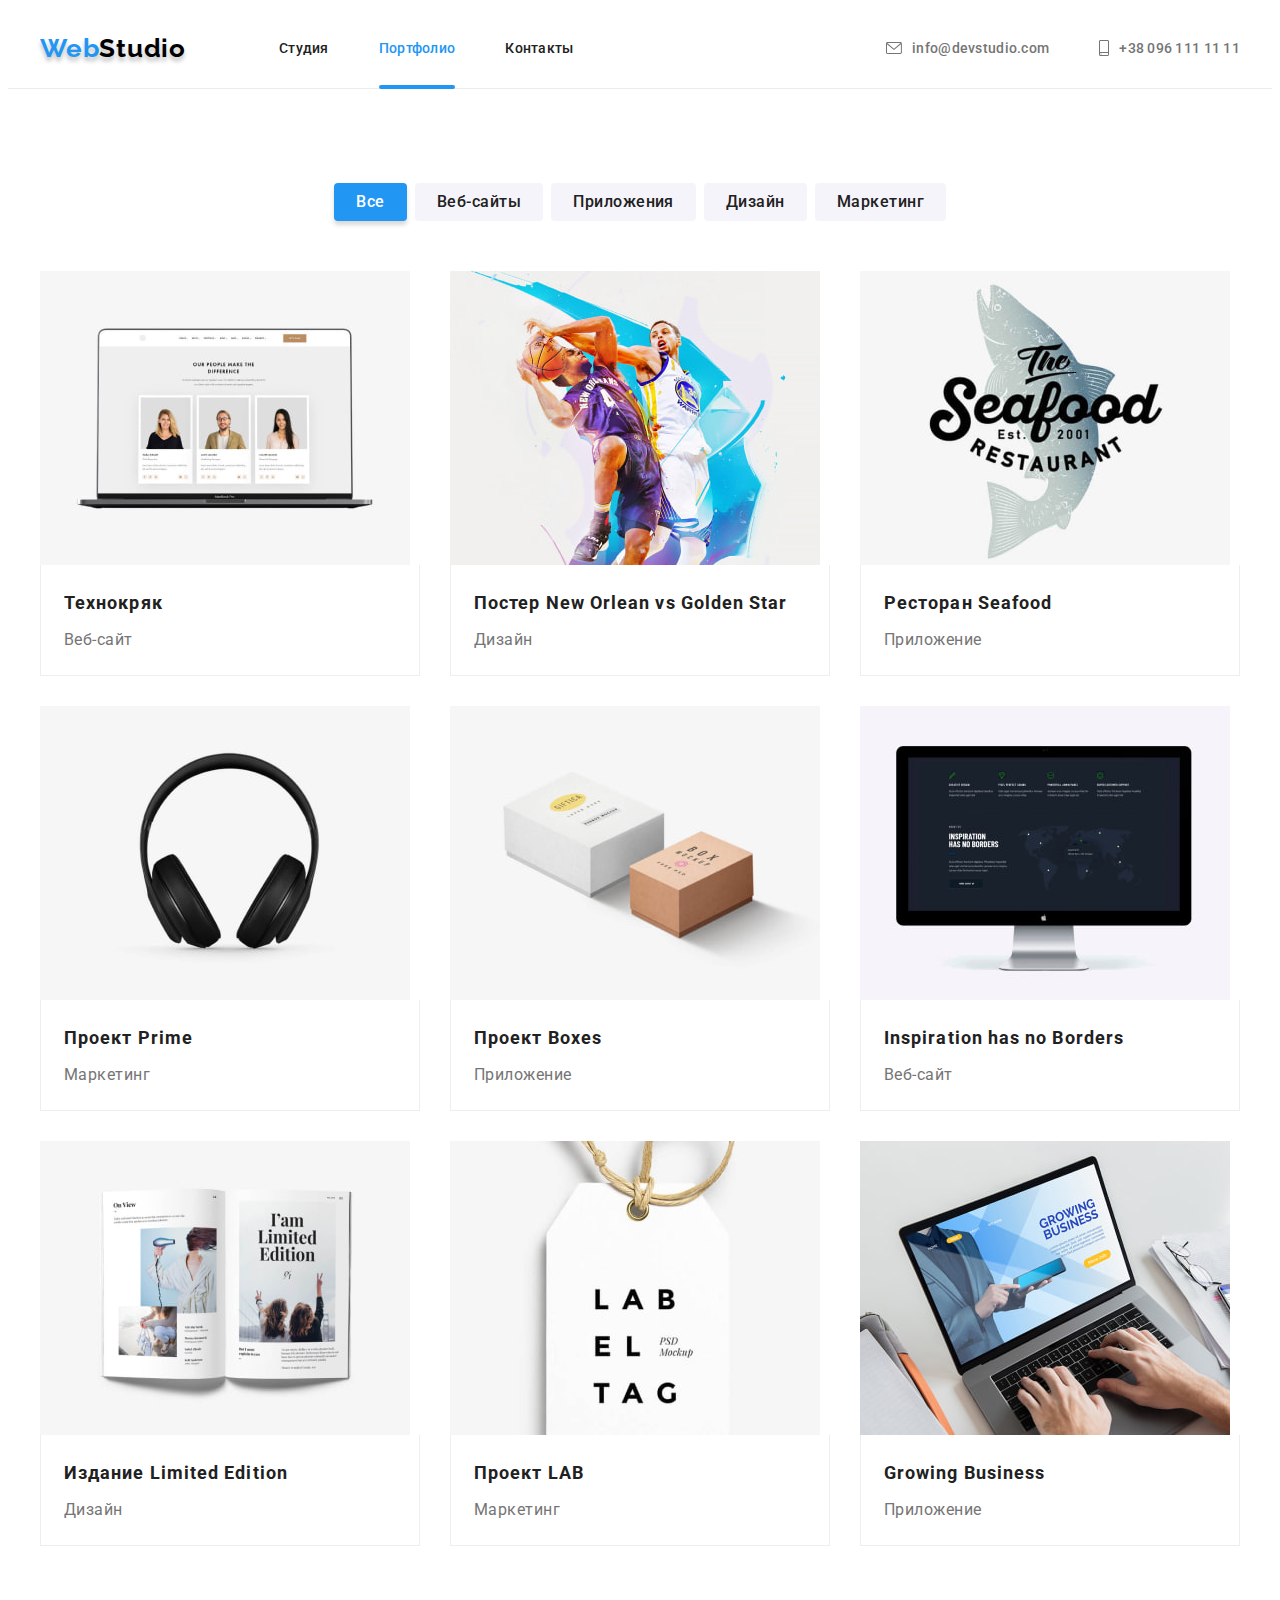
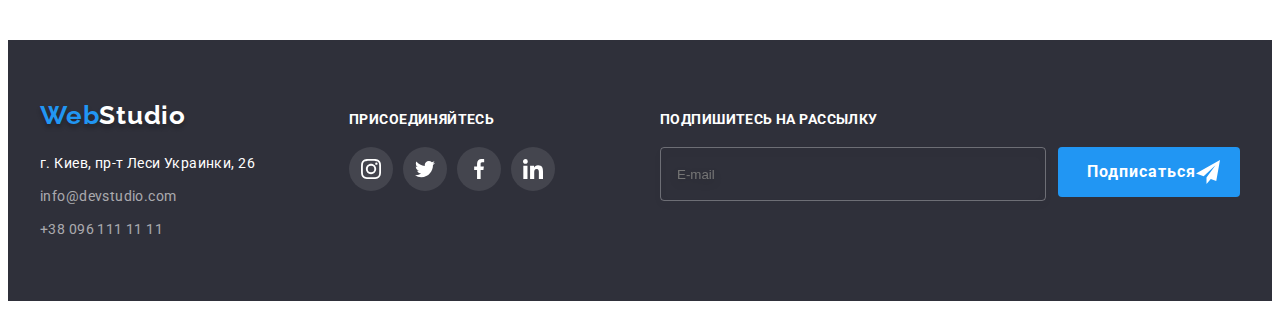
==== portfolio.html @ 52d1f2ff "Initial commit" ====
<!DOCTYPE html>
<html lang="en">
  <head>
    <meta charset="UTF-8" />
    <meta http-equiv="X-UA-Compatible" content="IE=edge" />
    <meta name="viewport" content="width=device-width, initial-scale=1.0" />
    <title>Портфолио</title>
    <!-- Fonts start -->
    <link rel="preconnect" href="https://fonts.googleapis.com" />
    <link rel="preconnect" href="https://fonts.gstatic.com" crossorigin />
    <link
      href="https://fonts.googleapis.com/css2?family=Raleway:wght@700&family=Roboto:wght@400;500;700;900&display=swap"
      rel="stylesheet"
    />
    <!-- Fonts end -->
    <link
      rel="stylesheet"
      href="https://cdnjs.cloudflare.com/ajax/libs/modern-normalize/1.1.0/modern-normalize.min.css"
      integrity="sha512-wpPYUAdjBVSE4KJnH1VR1HeZfpl1ub8YT/NKx4PuQ5NmX2tKuGu6U/JRp5y+Y8XG2tV+wKQpNHVUX03MfMFn9Q=="
      crossorigin="anonymous"
      referrerpolicy="no-referrer"
    />
    <link rel="stylesheet" href="./css/main.min.css" />
    <!-- <link rel="stylesheet" href="./css/styles.css" /> -->
  </head>
  <body>
    <!-- Header section -->
    <header class="header">
      <div class="conteiner header__conteiner">
        <a class="logo header__logo link" href="./index.html"
          ><span class="header__logo--cl">Web</span>Studio</a
        >
        <nav class="nav">
          <ul class="nav__list list">
            <li class="nav__item">
              <a class="nav__link link" href="./index.html">Студия</a>
            </li>
            <li class="nav__item">
              <a class="nav__link nav__link--current link" href="./portfolio.html">Портфолио</a>
            </li>
            <li class="nav__item">
              <a class="nav__link link" href="#contacts">Контакты</a>
            </li>
          </ul>
        </nav>
        <ul class="header__list list">
          <li class="nav__item">
            <a class="header__mail link" href="mailto:info@devstudio.com">
              <svg class="header__icon" width="16" height="12">
                <use href="./images/icons.svg#mail"></use></svg
              >info@devstudio.com</a
            >
          </li>
          <li class="nav__item">
            <a class="header__phone link" href="tel:++380961111111">
              <svg class="header__icon" width="10" height="16">
                <use href="./images/icons.svg#smartphone"></use></svg
              >+38 096 111 11 11</a
            >
          </li>
        </ul>
      </div>
    </header>
    <!-- Main section -->
    <main>
      <section class="page-portfolio section">
        <div class="conteiner">
          <h1 class="section-title visually-hidden">Портфолио</h1>
          <ul class="filter__list list">
            <li><button class="filter__item btn btn--accent" type="button">Все</button></li>
            <li><button class="filter__item btn" type="button">Веб-сайты</button></li>
            <li><button class="filter__item btn" type="button">Приложения</button></li>
            <li><button class="filter__item btn" type="button">Дизайн</button></li>
            <li><button class="filter__item btn" type="button">Маркетинг</button></li>
          </ul>
          <ul class="page-portfolio__list list card-set">
            <li class="page-portfolio__item card-set__item">
              <a class="page-portfolio__link link" href="">
                <div class="page-portfolio__card-overlay">
                  <img
                    class="page-portfolio__img"
                    src="./images/portfolio/img1.jpeg"
                    alt="Дизайн веб-сайта Технокряк"
                    width="370"
                    height="294"
                  />
                  <div class="page-portfolio__overlay">
                    <p class="page-portfolio__overlay-text">
                      Ресурс предлагает комплексные предложения с разным уровнем функционала и
                      сервисов. Все это позволит посетителю получить исчерпывающие сведения о
                      компании или частном лице.
                    </p>
                  </div>
                </div>
                <div class="page-portfolio__card">
                  <h2 class="page-portfolio__card-title">Технокряк</h2>
                  <p class="page-portfolio__card-desc">Веб-сайт</p>
                </div>
              </a>
            </li>
            <li class="page-portfolio__item card-set__item">
              <a class="page-portfolio__link link" href="">
                <div class="page-portfolio__card-overlay">
                  <img
                    class="page-portfolio__img"
                    src="./images/portfolio/img2.jpeg"
                    alt="Постер"
                    width="370"
                    height="294"
                  />
                  <div class="page-portfolio__overlay">
                    <p class="page-portfolio__overlay-text">
                      Ресурс предлагает комплексные предложения с разным уровнем функционала и
                      сервисов. Все это позволит посетителю получить исчерпывающие сведения о
                      компании или частном лице.
                    </p>
                  </div>
                </div>
                <div class="page-portfolio__card">
                  <h2 class="page-portfolio__card-title">Постер New Orlean vs Golden Star</h2>
                  <p class="page-portfolio__card-desc">Дизайн</p>
                </div></a
              >
            </li>
            <li class="page-portfolio__item card-set__item">
              <a class="page-portfolio__link link" href="">
                <div class="page-portfolio__card-overlay">
                  <img
                    class="page-portfolio__img"
                    src="./images/portfolio/img3.jpeg"
                    alt="Лого приложения ресторана"
                    width="370"
                    height="294"
                  />
                  <div class="page-portfolio__overlay">
                    <p class="page-portfolio__overlay-text">
                      Ресурс предлагает комплексные предложения с разным уровнем функционала и
                      сервисов. Все это позволит посетителю получить исчерпывающие сведения о
                      компании или частном лице.
                    </p>
                  </div>
                </div>
                <div class="page-portfolio__card">
                  <h2 class="page-portfolio__card-title">Ресторан Seafood</h2>
                  <p class="page-portfolio__card-desc">Приложение</p>
                </div></a
              >
            </li>
            <li class="page-portfolio__item card-set__item">
              <a class="page-portfolio__link link" href="">
                <div class="page-portfolio__card-overlay">
                  <img
                    class="page-portfolio__img"
                    src="./images/portfolio/img4.jpeg"
                    alt="Наушники"
                    width="370"
                    height="294"
                  />
                  <div class="page-portfolio__overlay">
                    <p class="page-portfolio__overlay-text">
                      Ресурс предлагает комплексные предложения с разным уровнем функционала и
                      сервисов. Все это позволит посетителю получить исчерпывающие сведения о
                      компании или частном лице.
                    </p>
                  </div>
                </div>
                <div class="page-portfolio__card">
                  <h2 class="page-portfolio__card-title">Проект Prime</h2>
                  <p class="page-portfolio__card-desc">Маркетинг</p>
                </div></a
              >
            </li>
            <li class="page-portfolio__item card-set__item">
              <a class="page-portfolio__link link" href="">
                <div class="page-portfolio__card-overlay">
                  <img
                    class="page-portfolio__img"
                    src="./images/portfolio/img5.jpeg"
                    alt="Две коробочки"
                    width="370"
                    height="294"
                  />
                  <div class="page-portfolio__overlay">
                    <p class="page-portfolio__overlay-text">
                      Ресурс предлагает комплексные предложения с разным уровнем функционала и
                      сервисов. Все это позволит посетителю получить исчерпывающие сведения о
                      компании или частном лице.
                    </p>
                  </div>
                </div>
                <div class="page-portfolio__card">
                  <h2 class="page-portfolio__card-title">Проект Boxes</h2>
                  <p class="page-portfolio__card-desc">Приложение</p>
                </div></a
              >
            </li>
            <li class="page-portfolio__item card-set__item">
              <a class="page-portfolio__link link" href="">
                <div class="page-portfolio__card-overlay">
                  <img
                    class="page-portfolio__img"
                    src="./images/portfolio/img6.jpeg"
                    alt="Дизайн веб-сайта Inspiration has no Borders"
                    width="370"
                    height="294"
                  />
                  <div class="page-portfolio__overlay">
                    <p class="page-portfolio__overlay-text">
                      Ресурс предлагает комплексные предложения с разным уровнем функционала и
                      сервисов. Все это позволит посетителю получить исчерпывающие сведения о
                      компании или частном лице.
                    </p>
                  </div>
                </div>
                <div class="page-portfolio__card">
                  <h2 class="page-portfolio__card-title">Inspiration has no Borders</h2>
                  <p class="page-portfolio__card-desc">Веб-сайт</p>
                </div></a
              >
            </li>
            <li class="page-portfolio__item card-set__item">
              <a class="page-portfolio__link link" href="">
                <div class="page-portfolio__card-overlay">
                  <img
                    class="page-portfolio__img"
                    src="./images/portfolio/img7.jpeg"
                    alt="Дизайн журнала"
                    width="370"
                    height="294"
                  />
                  <div class="page-portfolio__overlay">
                    <p class="page-portfolio__overlay-text">
                      Ресурс предлагает комплексные предложения с разным уровнем функционала и
                      сервисов. Все это позволит посетителю получить исчерпывающие сведения о
                      компании или частном лице.
                    </p>
                  </div>
                </div>
                <div class="page-portfolio__card">
                  <h2 class="page-portfolio__card-title">Издание Limited Edition</h2>
                  <p class="page-portfolio__card-desc">Дизайн</p>
                </div></a
              >
            </li>
            <li class="page-portfolio__item card-set__item">
              <a class="page-portfolio__link link" href="">
                <div class="page-portfolio__card-overlay">
                  <img
                    class="page-portfolio__img"
                    src="./images/portfolio/img8.jpeg"
                    alt="Бирка"
                    width="370"
                    height="294"
                  />
                  <div class="page-portfolio__overlay">
                    <p class="page-portfolio__overlay-text">
                      Ресурс предлагает комплексные предложения с разным уровнем функционала и
                      сервисов. Все это позволит посетителю получить исчерпывающие сведения о
                      компании или частном лице.
                    </p>
                  </div>
                </div>
                <div class="page-portfolio__card">
                  <h2 class="page-portfolio__card-title">Проект LAB</h2>
                  <p class="page-portfolio__card-desc">Маркетинг</p>
                </div></a
              >
            </li>
            <li class="page-portfolio__item card-set__item">
              <a class="page-portfolio__link link" href="">
                <div class="page-portfolio__card-overlay">
                  <img
                    class="page-portfolio__img"
                    src="./images/portfolio/img9.jpeg"
                    alt="Дизайн приложения Growing Business"
                    width="370"
                    height="294"
                  />
                  <div class="page-portfolio__overlay">
                    <p class="page-portfolio__overlay-text">
                      Ресурс предлагает комплексные предложения с разным уровнем функционала и
                      сервисов. Все это позволит посетителю получить исчерпывающие сведения о
                      компании или частном лице.
                    </p>
                  </div>
                </div>
                <div class="page-portfolio__card">
                  <h2 class="page-portfolio__card-title">Growing Business</h2>
                  <p class="page-portfolio__card-desc">Приложение</p>
                </div></a
              >
            </li>
          </ul>
        </div>
      </section>
    </main>
    <!-- Footer section -->
    <footer class="footer">
      <div class="footer__conteiner conteiner">
        <div class="footer__block">
          <a class="header__logo link" href="./index.html"
            ><span class="header__logo--cl">Web</span><span class="footer__logo">Studio</span></a
          >
          <address class="footer__address">
            <ul class="footer__list list">
              <li class="footer__item">
                <a
                  class="footer__link link"
                  href="https://goo.gl/maps/QZBMDNfzERsqLgiA8"
                  target="_blank"
                  rel="noopener noreferrer"
                  >г. Киев, пр-т Леси Украинки, 26</a
                >
              </li>
              <li class="footer__item">
                <a class="footer__phone link" href="mailto:info@devstudio.com"
                  >info@devstudio.com</a
                >
              </li>
              <li class="footer__item">
                <a class="footer__mail link" href="tel:++380961111111">+38 096 111 11 11</a>
              </li>
            </ul>
          </address>
        </div>
        <div class="join">
          <p class="join__text">присоединяйтесь</p>
          <ul class="socials list">
            <li class="socials__item">
              <a
                class="socials__link--dark link"
                href="https://instagram.com"
                target="_blank"
                rel="noopener noreferrer"
              >
                <svg class="socials__icon--dark" width="20" height="20">
                  <use href="./images/icons.svg#instagram"></use>
                </svg>
              </a>
            </li>
            <li class="socials__item">
              <a
                class="socials__link--dark link"
                href="https://twitter.com"
                target="_blank"
                rel="noopener noreferrer"
              >
                <svg class="socials__icon--dark" width="20" height="20">
                  <use href="./images/icons.svg#twitter"></use>
                </svg>
              </a>
            </li>
            <li class="socials__item">
              <a
                class="socials__link--dark link"
                href="https://www.facebook.com"
                target="_blank"
                rel="noopener noreferrer"
              >
                <svg class="socials__icon--dark" width="20" height="20">
                  <use href="./images/icons.svg#facebook"></use>
                </svg>
              </a>
            </li>
            <li class="socials__item">
              <a
                class="socials__link--dark link"
                href="https://www.linkedin.com"
                target="_blank"
                rel="noopener noreferrer"
              >
                <svg class="socials__icon--dark" width="20" height="20">
                  <use href="./images/icons.svg#linkedin"></use>
                </svg>
              </a>
            </li>
          </ul>
        </div>
        <div class="subscription">
          <p class="subscription__text">Подпишитесь на рассылку</p>
          <form class="subscription__form">
            <label class="subscription__lable">
              <input
                class="subscription__input"
                type="email"
                name="user-email"
                placeholder="E-mail"
              />
            </label>
            <button class="subscription__btn" type="submit">
              Подписаться
              <svg class="subscription_icon" width="24" height="24">
                <use href="./images/icons.svg#icon-send"></use>
              </svg>
            </button>
          </form>
        </div>
      </div>
    </footer>
  </body>
</html>
---- css/main.min.css ----
:root{--main-font: "Roboto", sans-serif;--secondary-font: "Raleway", sans-serif;--main-txt-cl: #212121;--secondary-txt-cl: #757575;--accent-txt-cl: #2196f3;--studio-dark-cl: #000000;--footer-mail-phone-cl: rgba(255, 255, 255, 0.6);--light-txt-cl: #ffffff;--dark-bg-cl: #2f303a;--contacts-bg-cl: #f5f4fa;--btn-hover-cl: #188ce8;--portfolio-hover-cl: rgba(33, 150, 243, 0.9);--border-cl: #ececec;--portfolio-border-cl: #eeeeee;--icons-cl: #afb1b8;--footer-icons-bg: rgba(255, 255, 255, 0.1);--anim: 250ms cubic-bezier(0.4, 0, 0.2, 1);--subscription-input: rgba(255, 255, 255, 0.3);--indent: 30px;--items: 3}.visually-hidden{position:absolute;width:1px;height:1px;margin:-1px;border:0;padding:0;white-space:nowrap;-webkit-clip-path:inset(100%);clip-path:inset(100%);clip:rect(0 0 0 0);overflow:hidden}body{font-family:var(--main-font);color:var(--main-txt-cl);background-color:var(--light-txt-cl);font-size:14px;letter-spacing:.03em}.no-scroll{overflow:hidden}h1,h2,h3,h4,h5,h6,p{margin:0}ul{margin:0;padding:0}img{display:block;max-width:100%;height:auto}.link{text-decoration:none;color:currentColor}.list{list-style:none;padding-left:0;margin:0}.btn{max-width:200px;min-width:73px;min-height:38px;padding:6px 22px;border:none;font-family:inherit;font-weight:500;font-size:16px;line-height:1.625;text-align:center;letter-spacing:.03em;color:var(--main-txt-cl);background-color:var(--contacts-bg-cl);border-radius:4px;cursor:pointer;-webkit-transition:background-color var(--anim),color var(--anim),-webkit-box-shadow var(--anim);transition:background-color var(--anim),color var(--anim),-webkit-box-shadow var(--anim);transition:background-color var(--anim),color var(--anim),box-shadow var(--anim);transition:background-color var(--anim),color var(--anim),box-shadow var(--anim),-webkit-box-shadow var(--anim)}.btn--accent{-webkit-box-shadow:0px 4px 4px rgba(0,0,0,.15);box-shadow:0px 4px 4px rgba(0,0,0,.15);background-color:var(--accent-txt-cl);color:var(--light-txt-cl)}.btn:hover,.btn:focus{-webkit-box-shadow:0px 4px 4px rgba(0,0,0,.15);box-shadow:0px 4px 4px rgba(0,0,0,.15);background-color:var(--accent-txt-cl);color:var(--light-txt-cl)}.card-set{display:-webkit-box;display:-ms-flexbox;display:flex;-ms-flex-wrap:wrap;flex-wrap:wrap;gap:var(--indent)}.card-set__item{-ms-flex-preferred-size:calc((100% - var(--indent)*(var(--items) - 1))/var(--items));flex-basis:calc((100% - var(--indent)*(var(--items) - 1))/var(--items))}.conteiner{padding-left:15px;padding-right:15px;margin-left:auto;margin-right:auto}@media screen and (min-width: 480px){.conteiner{width:480px}}@media screen and (min-width: 768px){.conteiner{width:768px}}@media screen and (min-width: 1200px){.conteiner{width:1200px}}.section{padding-top:94px;padding-bottom:94px}.section-title{font-weight:700;font-size:36px;line-height:1.1666666667;text-align:center;letter-spacing:.03em;margin-bottom:50px}.socials{display:-webkit-box;display:-ms-flexbox;display:flex;-webkit-box-align:center;-ms-flex-align:center;align-items:center;-webkit-box-pack:center;-ms-flex-pack:center;justify-content:center;gap:10px}.socials__link{display:-webkit-box;display:-ms-flexbox;display:flex;-webkit-box-align:center;-ms-flex-align:center;align-items:center;-webkit-box-pack:center;-ms-flex-pack:center;justify-content:center;width:44px;height:44px;border-radius:50%;color:var(--icons-cl);-webkit-transition:background-color var(--anim),color var(--anim);transition:background-color var(--anim),color var(--anim)}.socials__link:hover,.socials__link:focus{background-color:var(--accent-txt-cl);color:var(--light-txt-cl)}.socials__icon{fill:currentColor}.socials__link--dark{display:-webkit-box;display:-ms-flexbox;display:flex;-webkit-box-align:center;-ms-flex-align:center;align-items:center;-webkit-box-pack:center;-ms-flex-pack:center;justify-content:center;width:44px;height:44px;border-radius:50%;background-color:var(--footer-icons-bg);-webkit-transition:background-color var(--anim);transition:background-color var(--anim)}.socials__link--dark:hover,.socials__link--dark:focus{background-color:var(--accent-txt-cl)}.socials__icon--dark{fill:var(--light-txt-cl)}.socials__link--dark:hover .socials__icon--dark,.socials__link--dark:focus .socials__icon--dark{fill:var(--light-txt-cl)}.filter__list{display:-webkit-box;display:-ms-flexbox;display:flex;gap:8px;margin-bottom:50px;margin-right:auto;margin-left:auto;-webkit-box-pack:center;-ms-flex-pack:center;justify-content:center}.backdrop{position:fixed;width:100%;height:100%;top:0;left:0;background-color:rgba(0,0,0,.2);-webkit-transition:opacity var(--anim),visibility var(--anim);transition:opacity var(--anim),visibility var(--anim);z-index:1000}.backdrop.is-hidden{opacity:0;visibility:hidden;pointer-events:none}.backdrop.is-hidden .modal{opacity:0;-webkit-transform:translate(-50%, -50%) scale(0.3) rotate(1turn);transform:translate(-50%, -50%) scale(0.3) rotate(1turn)}.modal{position:absolute;top:50%;left:50%;-webkit-transform:translate(-50%, -50%) scale(1) rotate(0);transform:translate(-50%, -50%) scale(1) rotate(0);width:528px;height:581px;padding:40px;background-color:var(--light-txt-cl);-webkit-box-shadow:0px 1px 3px rgba(0,0,0,.12),0px 1px 1px rgba(0,0,0,.14),0px 2px 1px rgba(0,0,0,.2);box-shadow:0px 1px 3px rgba(0,0,0,.12),0px 1px 1px rgba(0,0,0,.14),0px 2px 1px rgba(0,0,0,.2);border-radius:4px;opacity:1;-webkit-transition:opacity var(--anim),-webkit-transform var(--anim);transition:opacity var(--anim),-webkit-transform var(--anim);transition:transform var(--anim),opacity var(--anim);transition:transform var(--anim),opacity var(--anim),-webkit-transform var(--anim)}.modal__btn{position:absolute;top:8px;right:8px;display:-webkit-box;display:-ms-flexbox;display:flex;-webkit-box-align:center;-ms-flex-align:center;align-items:center;-webkit-box-pack:center;-ms-flex-pack:center;justify-content:center;width:30px;height:30px;padding:0;border-radius:50%;background-color:rgba(0,0,0,0);border:1px solid rgba(0,0,0,.1);cursor:pointer;-webkit-transition:fill var(--anim);transition:fill var(--anim)}.modal__btn:hover,.modal__btn:focus{fill:var(--accent-txt-cl)}.form{text-align:center}.form__title{display:block;margin-bottom:12px;font-size:20px;line-height:1.15;text-align:center;letter-spacing:.03em;color:currentColor}.form__group{margin-bottom:20px}.form__wrap{display:block;position:relative;margin-bottom:10px}.form__wrap:last-child{margin-bottom:0}.form__lable{display:block;text-align:left;margin-bottom:4px;font-weight:400;font-size:12px;line-height:1.1666666667;letter-spacing:.01em;color:var(--secondary-txt-cl)}.form__input,.form__textarea{width:100%;border:1px solid rgba(33,33,33,.2);border-radius:4px;padding:11px;padding-left:40px;outline:rgba(0,0,0,0);-webkit-transition:border-color var(--anim);transition:border-color var(--anim)}.form__input:hover,.form__input:focus,.form__textarea:hover,.form__textarea:focus{border-color:var(--accent-txt-cl)}.form__textarea{resize:none;padding:12px 16px;height:120px}.form__icon{position:absolute;bottom:11px;left:12px;-webkit-transition:fill var(--anim);transition:fill var(--anim)}.form__input:hover+.form__icon,.form__input:focus+.form__icon{fill:var(--accent-txt-cl)}.form-agreement{display:-webkit-box;display:-ms-flexbox;display:flex;-webkit-box-align:center;-ms-flex-align:center;align-items:center;-webkit-box-pack:center;-ms-flex-pack:center;justify-content:center;gap:6px;margin-bottom:30px}.form-agreement__checkbox:checked+.form-agreement__icon .form-agreement__icon-uncheck{opacity:0;-webkit-transition:opasity var(--anim);transition:opasity var(--anim)}.form-agreement__icon-check{opacity:0;-webkit-transition:opasity var(--anim);transition:opasity var(--anim)}.form-agreement__checkbox:checked+.form-agreement__icon .form-agreement__icon-check{opacity:1;-webkit-transition:opasity var(--anim);transition:opasity var(--anim)}.form-agreement__text{font-size:14px;-webkit-user-select:none;-moz-user-select:none;-ms-user-select:none;user-select:none;text-underline-position:under}.form-agreement__link{color:var(--accent-txt-cl)}.form__btn{padding:10px 55px;font-weight:700;font-size:16px;line-height:1.875;display:-webkit-inline-box;display:-ms-inline-flexbox;display:inline-flex;-webkit-box-align:center;-ms-flex-align:center;align-items:center;text-align:center;letter-spacing:.06em;background-color:var(--accent-txt-cl);color:var(--light-txt-cl);border:none;border-radius:4px;cursor:pointer;-webkit-transition:background-color var(--anim),-webkit-box-shadow var(--anim);transition:background-color var(--anim),-webkit-box-shadow var(--anim);transition:background-color var(--anim),box-shadow var(--anim);transition:background-color var(--anim),box-shadow var(--anim),-webkit-box-shadow var(--anim)}.form__btn:hover,.form__btn:focus{background-color:var(--btn-hover-cl);-webkit-box-shadow:0px 4px 4px rgba(0,0,0,.15);box-shadow:0px 4px 4px rgba(0,0,0,.15)}.header{border-bottom:1px solid var(--border-cl)}.header__conteiner{display:-webkit-box;display:-ms-flexbox;display:flex;-webkit-box-align:center;-ms-flex-align:center;align-items:center}.header__logo{font-family:var(--secondary-font);font-weight:700;font-size:26px;line-height:1.1923076923;letter-spacing:.03em;color:var(--studio-dark-cl);text-shadow:0px 4px 4px rgba(0,0,0,.25);margin-right:93px}.header__logo--cl{color:var(--accent-txt-cl)}.header__list{display:-webkit-box;display:-ms-flexbox;display:flex}.header__phone,.header__mail{display:-webkit-box;display:-ms-flexbox;display:flex;-webkit-box-align:center;-ms-flex-align:center;align-items:center;-webkit-box-pack:center;-ms-flex-pack:center;justify-content:center;font-weight:500;font-size:14px;line-height:16px;letter-spacing:.02em;color:var(--secondary-txt-cl);padding-top:32px;padding-bottom:32px;-webkit-transition:color var(--anim);transition:color var(--anim)}.header__phone:hover,.header__phone:focus,.header__mail:hover,.header__mail:focus{color:var(--accent-txt-cl)}.header__icon{fill:currentColor;margin-right:10px}.nav{margin-right:auto}.nav__list{display:-webkit-box;display:-ms-flexbox;display:flex;padding-top:32px;padding-bottom:32px}.nav__item{margin-right:50px}.nav__item:last-child{margin-right:0}.nav__link{font-weight:500;font-size:14px;line-height:1.1428571429;letter-spacing:.02em;padding-top:32px;padding-bottom:32px;-webkit-transition:color var(--anim);transition:color var(--anim)}.nav__link:hover,.nav__link:focus{color:var(--accent-txt-cl)}.nav__link--current{position:relative;color:var(--accent-txt-cl)}.nav__link--current::after{content:"";position:absolute;bottom:-1px;left:0;display:block;width:100%;height:4px;background-color:var(--accent-txt-cl);border-radius:2px}.hero{max-width:1600px;margin-left:auto;margin-right:auto;padding-top:200px;padding-bottom:200px;text-align:center;background-color:var(--dark-bg-cl);background-image:-webkit-gradient(linear, left top, right top, from(rgba(47, 48, 58, 0.4)), to(rgba(47, 48, 58, 0.4))),url(../images/hero/hero-bg.jpeg);background-image:linear-gradient(to right, rgba(47, 48, 58, 0.4), rgba(47, 48, 58, 0.4)),url(../images/hero/hero-bg.jpeg);background-repeat:no-repeat;background-position:center;background-size:cover}.hero__title{font-weight:900;font-size:44px;line-height:1.3636363636;text-align:center;letter-spacing:.06em;text-transform:uppercase;color:var(--light-txt-cl);margin-bottom:30px;max-width:696px;margin-left:auto;margin-right:auto}.hero__btn{max-width:300px;min-width:200px;min-height:50px;padding:10px 32px;border:none;font-family:inherit;font-weight:700;font-size:16px;line-height:1.875;letter-spacing:.06em;color:var(--light-txt-cl);background-color:var(--accent-txt-cl);-webkit-box-shadow:0px 4px 4px rgba(0,0,0,.15);box-shadow:0px 4px 4px rgba(0,0,0,.15);border-radius:4px;cursor:pointer;-webkit-transition:background-color var(--anim);transition:background-color var(--anim)}.hero__btn:hover,.hero__btn:focus{background-color:var(--btn-hover-cl)}.studio{padding-top:60px;padding-bottom:60px}@media screen and (min-width: 1200px){.studio{padding-top:94px;padding-bottom:94px}}.studio__list{--items: 1}@media screen and (min-width: 768px){.studio__list{--items: 2}}@media screen and (min-width: 1200px){.studio__list{--items: 4}}.studio__icons{display:-webkit-box;display:-ms-flexbox;display:flex;-webkit-box-align:center;-ms-flex-align:center;align-items:center;-webkit-box-pack:center;-ms-flex-pack:center;justify-content:center;margin-bottom:30px;gap:30px;width:100%;height:120px;background-color:var(--contacts-bg-cl);border-radius:4px}.studio__item:last-child{margin-right:0}.studio__subtitle{font-weight:700;font-size:14px;line-height:1.1428571429;letter-spacing:.03em;text-transform:uppercase;margin-bottom:10px;text-align:center}@media screen and (min-width: 768px){.studio__subtitle{text-align:left}}.studio__desc{font-size:14px;line-height:1.7142857143;letter-spacing:.03em;color:var(--secondary-txt-cl)}.portfolio{padding-top:0}.portfolio__item{position:relative}.portfolio__item:last-child{margin-right:0}.portfolio__overlay{position:absolute;bottom:0;width:100%;height:70px;display:-webkit-box;display:-ms-flexbox;display:flex;-webkit-box-align:center;-ms-flex-align:center;align-items:center;-webkit-box-pack:center;-ms-flex-pack:center;justify-content:center;background-color:rgba(47,48,58,.8)}.portfolio__text{font-weight:700;line-height:1.1428571429;text-transform:uppercase;color:var(--light-txt-cl)}.contacts{background-color:var(--contacts-bg-cl)}.contacts__list{--items: 4}.contacts__item{background:var(--light-txt-cl);-webkit-box-shadow:0px 1px 3px rgba(0,0,0,.12),0px 1px 1px rgba(0,0,0,.14),0px 2px 1px rgba(0,0,0,.2);box-shadow:0px 1px 3px rgba(0,0,0,.12),0px 1px 1px rgba(0,0,0,.14),0px 2px 1px rgba(0,0,0,.2);border-radius:0px 0px 4px 4px}.contacts__item:last-child{margin-right:0}.contacts__card{padding:30px 0;text-align:center}.contacts__title{font-weight:500;font-size:16px;line-height:1.1875;letter-spacing:.03em;margin-bottom:10px}.contacts__desc{font-size:16px;line-height:1.1875;letter-spacing:.03em;color:var(--secondary-txt-cl);margin-bottom:16px}.clients__list{--items: 6}.clients__link{display:-webkit-box;display:-ms-flexbox;display:flex;-webkit-box-align:center;-ms-flex-align:center;align-items:center;-webkit-box-pack:center;-ms-flex-pack:center;justify-content:center;width:170px;height:92px;border-radius:4px;color:var(--icons-cl);border:1px solid var(--icons-cl);-webkit-transition:border-color var(--anim),color var(--anim);transition:border-color var(--anim),color var(--anim)}.clients__link:hover,.clients__link:focus{border-color:var(--accent-txt-cl);color:var(--accent-txt-cl)}.clients__icon{fill:currentColor}.footer{background-color:var(--dark-bg-cl);padding-top:60px;padding-bottom:60px}.footer__conteiner{display:-webkit-box;display:-ms-flexbox;display:flex;-webkit-box-align:baseline;-ms-flex-align:baseline;align-items:baseline}.footer__block{margin-right:70px}.footer__logo{color:var(--light-txt-cl)}.footer__address{font-style:normal;margin-top:20px}.footer__item{margin-bottom:9px}.footer__item:last-child{margin-bottom:0}.footer__link{font-size:14px;line-height:1.7142857143;letter-spacing:.03em;color:var(--light-txt-cl);-webkit-transition:color var(--anim);transition:color var(--anim)}.footer__link:hover,.footer__link:focus{color:var(--accent-txt-cl)}.footer__phone,.footer__mail{font-size:14px;line-height:1.7142857143;letter-spacing:.03em;color:var(--footer-mail-phone-cl);-webkit-transition:color var(--anim);transition:color var(--anim)}.footer__phone:hover,.footer__phone:focus,.footer__mail:hover,.footer__mail:focus{color:var(--accent-txt-cl)}.join{margin-right:auto}.join__text{font-weight:700;font-size:14px;line-height:1.1428571429;letter-spacing:.03em;text-transform:uppercase;color:var(--light-txt-cl);margin-bottom:20px}.join-list{display:-webkit-box;display:-ms-flexbox;display:flex;-webkit-box-align:center;-ms-flex-align:center;align-items:center;-webkit-box-pack:center;-ms-flex-pack:center;justify-content:center;gap:10px;margin-left:70px}.subscription{width:580px;height:86px}.subscription__text{font-weight:700;font-size:14px;line-height:1.1428571429;letter-spacing:.03em;text-transform:uppercase;color:var(--light-txt-cl);margin-bottom:20px}.subscription__form{display:-webkit-box;display:-ms-flexbox;display:flex}.subscription__input{width:358px;height:50px;margin-right:12px;outline:none;background-color:rgba(0,0,0,0);border:1px solid var(--subscription-input);-webkit-filter:drop-shadow(0px 4px 4px rgba(0, 0, 0, 0.15));filter:drop-shadow(0px 4px 4px rgba(0, 0, 0, 0.15));border-radius:4px;padding-left:16px;padding-right:10px;color:var(--light-txt-cl);-webkit-transition:border-color var(--anim);transition:border-color var(--anim)}.subscription__input:hover,.subscription__input:focus{border-color:var(--accent-txt-cl)}.subscription__btn{width:200px;height:50px;padding-left:29px;font-family:inherit;font-weight:700;font-size:16px;line-height:1.875;display:-webkit-box;display:-ms-flexbox;display:flex;-webkit-box-align:center;-ms-flex-align:center;align-items:center;text-align:center;letter-spacing:.06em;color:var(--light-txt-cl);background-color:var(--accent-txt-cl);border:none;border-radius:4px;cursor:pointer;-webkit-transition:background-color var(--anim),-webkit-box-shadow var(--anim);transition:background-color var(--anim),-webkit-box-shadow var(--anim);transition:background-color var(--anim),box-shadow var(--anim);transition:background-color var(--anim),box-shadow var(--anim),-webkit-box-shadow var(--anim)}.subscription__btn:hover,.subscription__btn:focus{background-color:var(--btn-hover-cl);-webkit-box-shadow:0px 4px 4px rgba(0,0,0,.15);box-shadow:0px 4px 4px rgba(0,0,0,.15)}.subscription__icon{margin-left:10px}.page-portfolio__item:hover .page-portfolio__overlay,.page-portfolio__item:focus .page-portfolio__overlay{-webkit-transform:translateY(0);transform:translateY(0)}.page-portfolio__link{display:block;-webkit-transition:-webkit-box-shadow var(--anim);transition:-webkit-box-shadow var(--anim);transition:box-shadow var(--anim);transition:box-shadow var(--anim), -webkit-box-shadow var(--anim)}.page-portfolio__link:hover,.page-portfolio__link:focus{-webkit-box-shadow:0px 1px 1px rgba(0,0,0,.12),0px 4px 4px rgba(0,0,0,.06),1px 4px 6px rgba(0,0,0,.16);box-shadow:0px 1px 1px rgba(0,0,0,.12),0px 4px 4px rgba(0,0,0,.06),1px 4px 6px rgba(0,0,0,.16)}.page-portfolio__card-overlay{position:relative;overflow:hidden}.page-portfolio__overlay{position:absolute;top:0;left:0;-webkit-transform:translateY(100%);transform:translateY(100%);width:100%;height:294px;background-color:var(--portfolio-hover-cl);padding:63px 24px;display:-webkit-box;display:-ms-flexbox;display:flex;-webkit-box-align:center;-ms-flex-align:center;align-items:center;-webkit-box-pack:center;-ms-flex-pack:center;justify-content:center;font-size:18px;line-height:1.5555555556;letter-spacing:.03em;-webkit-transition:-webkit-transform var(--anim);transition:-webkit-transform var(--anim);transition:transform var(--anim);transition:transform var(--anim), -webkit-transform var(--anim)}.page-portfolio__overlay-text{color:var(--light-txt-cl);text-align:center;-webkit-user-select:none;-moz-user-select:none;-ms-user-select:none;user-select:none}.page-portfolio__card{padding:20px 23px;border:1px solid var(--portfolio-border-cl);border-top:none}.page-portfolio__card-title{font-weight:700;font-size:18px;line-height:2;letter-spacing:.06em;margin-bottom:4px}.page-portfolio__card-desc{font-size:16px;line-height:1.875;letter-spacing:.03em;color:var(--secondary-txt-cl)}/*# sourceMappingURL=main.min.css.map */
---- css/styles.css ----
/* :root {
  fonts
  --main-font: 'Roboto', sans-serif;
  --secondary-font: 'Raleway', sans-serif;
  text color
  --main-txt-cl: #212121;
  --secondary-txt-cl: #757575;
  --accent-txt-cl: #2196f3;
  --studio-dark-cl: #000000;
  --footer-mail-phone-cl: rgba(255, 255, 255, 0.6);
  --light-txt-cl: #ffffff;
  bg color
  --dark-bg-cl: #2f303a;
  --contacts-bg-cl: #f5f4fa;
  --btn-hover-cl: #188ce8;
  --portfolio-hover-cl: rgba(33, 150, 243, 0.9);
  others
  --border-cl: #ececec;
  --portfolio-border-cl: #eeeeee;
  --icons-cl: #afb1b8;
  --footer-icons-bg: rgba(255, 255, 255, 0.1);
  --anim: 250ms cubic-bezier(0.4, 0, 0.2, 1);
  --subscription-input: rgba(255, 255, 255, 0.3);
  --indent: 30px;
  --items: 3;
} */

/* body {
  font-family: var(--main-font);
  color: var(--main-txt-cl);
  background-color: var(--light-txt-cl);
  font-size: 14px;
  letter-spacing: 0.03em;
}

.no-scroll {
  overflow: hidden;
} */

/* reset styles */
/* h1,
h2,
h3,
h4,
h5,
h6,
p {
  margin: 0;
}
ul {
  margin: 0;
  padding: 0;
}
img {
  display: block;
  max-width: 100%;
  height: auto;
}
.conteiner {
  padding-left: 15px;
  padding-right: 15px;
  width: 1200px;
  margin-left: auto;
  margin-right: auto;
}
.section {
  padding-top: 94px;
  padding-bottom: 94px;
}
.link {
  text-decoration: none;
  color: currentColor;
}
.list {
  list-style: none;
  padding-left: 0;
  margin: 0;
} */
/* .visually-hidden {
  position: absolute;
  width: 1px;
  height: 1px;
  margin: -1px;
  border: 0;
  padding: 0;

  white-space: nowrap;
  clip-path: inset(100%);
  clip: rect(0 0 0 0);
  overflow: hidden;
} */
/* .section-title {
  font-weight: 700;
  font-size: 36px;
  line-height: calc(42 / 36);
  text-align: center;
  letter-spacing: 0.03em;
  margin-bottom: 50px;
} */

 /* .btn {
  max-width: 200px;
  min-width: 73px;
  min-height: 38px;
  padding: 6px 22px;
  border: none;
  font-family: inherit;
  font-weight: 500;
  font-size: 16px;
  line-height: calc(26 / 16);
  text-align: center;
  letter-spacing: 0.03em;
  color: var(--main-txt-cl);
  background-color: var(--contacts-bg-cl);
  border-radius: 4px;
  cursor: pointer;
  transition: background-color var(--anim), color var(--anim), box-shadow var(--anim);
}
.btn--accent {
  box-shadow: 0px 4px 4px rgba(0, 0, 0, 0.15);
  background-color: var(--accent-txt-cl);
  color: var(--light-txt-cl);
}

.btn:hover,
.btn:focus {
  box-shadow: 0px 4px 4px rgba(0, 0, 0, 0.15);
  background-color: var(--accent-txt-cl);
  color: var(--light-txt-cl);
} */

/* end of reset styles */

/* ______card-set______ */
/* .card-set{
  display: flex;
  flex-wrap: wrap;
  gap: var(--indent) ;
}
.card-set__item{
  flex-basis: calc((100% - var(--indent) * (var(--items) - 1)) / var(--items));
} */

/* Header section */
/* .header {
  border-bottom: 1px solid var(--border-cl);
}
.header__conteiner {
  display: flex;
  align-items: center;
}

.header__logo {
  font-family: var(--secondary-font);
  font-weight: 700;
  font-size: 26px;
  line-height: calc(31 / 26);
  letter-spacing: 0.03em;
  color: var(--studio-dark-cl);
  text-shadow: 0px 4px 4px rgba(0, 0, 0, 0.25);
  margin-right: 93px;
}
.header__logo--cl {
  color: var(--accent-txt-cl);
} */

/* .nav {
  margin-right: auto;
}
.nav__list {
  display: flex;
  padding-top: 32px;
  padding-bottom: 32px;
}
.nav__item {
  margin-right: 50px;
}
.nav__item:last-child {
  margin-right: 0;
}
.nav__link {
  font-weight: 500;
  font-size: 14px;
  line-height: calc(16 / 14);
  letter-spacing: 0.02em;
  padding-top: 32px;
  padding-bottom: 32px;
  transition: color var(--anim);
}
.nav__link:hover,
.nav__link:focus{
  color: var(--accent-txt-cl);
}
.nav__link--current {
  position: relative;
  color: var(--accent-txt-cl);
}
.nav__link--current::after {
  content: '';
  position: absolute;
  bottom: -1px;
  left: 0;
  display: block;
  width: 100%;
  height: 4px;
  background-color: var(--accent-txt-cl);
  border-radius: 2px;
} */


/* .header__list {
  display: flex;
}
.header__phone,
.header__mail {
  display: flex;
  align-items: center;
  justify-content: center;
  font-weight: 500;
  font-size: 14px;
  line-height: 16px;
  letter-spacing: 0.02em;
  color: var(--secondary-txt-cl);
  padding-top: 32px;
  padding-bottom: 32px;
  transition: color var(--anim);
}
.header__phone:focus,
.header__phone:hover,
.header__mail:hover,
.header__mail:focus {
  color: var(--accent-txt-cl);
}
.header__icon {
  
  fill: currentColor;
  margin-right: 10px;
} */
/* .header-mail:hover .header-socials-icon,
.header-mail:focus .header-socials-icon,
.header-phone:hover .header-socials-icon,
.header-phone:focus .header-socials-icon {
    fill: var(--accent-txt-cl);
} */

/* Hero section */

/* .hero {
  max-width: 1600px;
  margin-left: auto;
  margin-right: auto;
  padding-top: 200px;
  padding-bottom: 200px;
  text-align: center;
  background-color: var(--dark-bg-cl);
  background-image: linear-gradient(to right, rgba(47, 48, 58, 0.4), rgba(47, 48, 58, 0.4)),
    url(../images/hero/hero-bg.jpeg);
  background-repeat: no-repeat;
  background-position: center;
  background-size: cover;
}
.hero__title {
  font-weight: 900;
  font-size: 44px;
  line-height: calc(60 / 44);
  text-align: center;
  letter-spacing: 0.06em;
  text-transform: uppercase;
  color: var(--light-txt-cl);
  margin-bottom: 30px;
  max-width: 696px;
  margin-left: auto;
  margin-right: auto;
}
.hero__btn {
  max-width: 300px;
  min-width: 200px;
  min-height: 50px;
  padding: 10px 32px;
  border: none;
  font-family: inherit;
  font-weight: 700;
  font-size: 16px;
  line-height: calc(30 / 16);
  letter-spacing: 0.06em;
  color: var(--light-txt-cl);
  background-color: var(--accent-txt-cl);
  box-shadow: 0px 4px 4px rgba(0, 0, 0, 0.15);
  border-radius: 4px;
  cursor: pointer;
  transition: background-color var(--anim);
}
.hero__btn:hover,
.hero__btn:focus {
  background-color: var(--btn-hover-cl);
} */

/* Studio section */
/* .studio__list{
  --items: 4;
}
.studio__icons {
  display: flex;
  align-items: center;
  justify-content: center;
  margin-bottom: 30px;
  gap: 30px;

  width: 270px;
    height: 120px;
    background-color: var(--contacts-bg-cl);
    border-radius: 4px;
}
.studio__item:last-child {
  margin-right: 0;
}
.studio__subtitle {
  font-weight: 700;
  font-size: 14px;
  line-height: calc(16 / 14);
  letter-spacing: 0.03em;
  text-transform: uppercase;
  margin-bottom: 10px;
}
.studio__desc {
  font-size: 14px;
  line-height: calc(24 / 14);
  letter-spacing: 0.03em;
  color: var(--secondary-txt-cl);
} */

/* Portfolio section */

/* .portfolio {
  padding-top: 0;
}
.portfolio__item {

  position: relative;
}
.portfolio__item:last-child {
  margin-right: 0;
}
.portfolio__overlay {
  position: absolute;
  bottom: 0;
  width: 100%;
  height: 70px;
  display: flex;
  align-items: center;
  justify-content: center;
  background-color: rgba(47, 48, 58, 0.8);
}
.portfolio__text {
    font-weight: 700;
    line-height: calc(16 / 14);
    text-transform: uppercase;
    color: var(--light-txt-cl);
} */


/* Contacts section */

/* .contacts {
  background-color: var(--contacts-bg-cl);
}
.contacts__list{
  --items:4;
}
.contacts__item {
  background: var(--light-txt-cl);
  box-shadow: 0px 1px 3px rgba(0, 0, 0, 0.12), 0px 1px 1px rgba(0, 0, 0, 0.14),
    0px 2px 1px rgba(0, 0, 0, 0.2);
  border-radius: 0px 0px 4px 4px;
}
.contacts__item:last-child {
  margin-right: 0;
}
.contacts__card {
  padding: 30px 0;
  text-align: center;
}
.contacts__title {
  font-weight: 500;
  font-size: 16px;
  line-height: calc(19 / 16);
  letter-spacing: 0.03em;
  margin-bottom: 10px;
}
.contacts__desc {
  font-size: 16px;
  line-height: calc(19 / 16);
  letter-spacing: 0.03em;
  color: var(--secondary-txt-cl);
  margin-bottom: 16px;
} */

/* .socials {
  display: flex;
  align-items: center;
  justify-content: center;
  gap: 10px;
}
.socials__link {
  display: flex;
  align-items: center;
  justify-content: center;
  width: 44px;
  height: 44px;
  border-radius: 50%;
  color: var(--icons-cl);
  transition: background-color var(--anim), color var(--anim);
}
.socials__link:hover,
.socials__link:focus {
  background-color: var(--accent-txt-cl);
  color: var(--light-txt-cl);
}
.socials__icon {
  fill: currentColor;
} */


/* Clients section */

/* .clients__list {
  --items:6;
}
.clients__link {
  display: flex;
  align-items: center;
  justify-content: center;
  width: 170px;
  height: 92px;
  border-radius: 4px;
  color: var(--icons-cl);
  border: 1px solid var(--icons-cl);
  transition: border-color var(--anim), color var(--anim);
}
.clients__link:hover,
.clients__link:focus {
  border-color: var(--accent-txt-cl);
  color: var(--accent-txt-cl);
}
.clients__icon {

  fill: currentColor;
} */


/* Footer */
/* .footer {
  background-color: var(--dark-bg-cl);
  padding-top: 60px;
  padding-bottom: 60px;
}
.footer__conteiner {
  display: flex;
  align-items: baseline;
}
.footer__block {
  margin-right: 70px;
}
.footer__logo {
  color: var(--light-txt-cl);
}
.footer__address {
  font-style: normal;
  margin-top: 20px;
}
.footer__item {
  margin-bottom: 9px;
}
.footer__item:last-child {
  margin-bottom: 0;
}
.footer__link {
  font-size: 14px;
  line-height: calc(24 / 14);
  letter-spacing: 0.03em;
  color: var(--light-txt-cl);
  transition: color var(--anim);
}
.footer__phone,
.footer__mail {
  font-size: 14px;
  line-height: calc(24 / 14);
  letter-spacing: 0.03em;
  color: var(--footer-mail-phone-cl);
  transition: color var(--anim);
}
.footer__link:hover,
.footer__link:focus,
.footer__phone:hover,
.footer__phone:focus,
.footer__mail:hover,
.footer__mail:focus {
  color: var(--accent-txt-cl);
} */

/* .join {
    margin-right: auto;
}
.join__text {
  font-weight: 700;
  font-size: 14px;
  line-height: calc(16 / 14);
  letter-spacing: 0.03em;
  text-transform: uppercase;
  color: var(--light-txt-cl);
  margin-bottom: 20px;
}
.join-list {
  display: flex;
  align-items: center;
  justify-content: center;
  gap: 10px;
  margin-left: 70px;
} */

/* .socials__link--dark {
  display: flex;
  align-items: center;
  justify-content: center;
  width: 44px;
  height: 44px;
  border-radius: 50%;
  background-color: var(--footer-icons-bg);
  transition: background-color var(--anim);
}
.socials__icon--dark {
  fill: var(--light-txt-cl);
}
.socials__link--dark:hover,
.socials__link--dark:focus {
  background-color: var(--accent-txt-cl);
}
.socials__link--dark:hover .socials__icon--dark,
.socials__link--dark:focus .socials__icon--dark {
  fill: var(--light-txt-cl);
} */

/* .subscription{
 
  width: 580px;
  height: 86px;
}
.subscription__text{
 
  font-weight: 700;
    font-size: 14px;
    line-height: calc(16 / 14);
    letter-spacing: 0.03em;
    text-transform: uppercase;
    color: var(--light-txt-cl);
    margin-bottom: 20px;
}
.subscription__form{
  display: flex;
}
.subscription__input{

  width: 358px;
  height: 50px;
  margin-right: 12px;
  outline: none;
  background-color: transparent;
  border: 1px solid var(--subscription-input);
  filter: drop-shadow(0px 4px 4px rgba(0, 0, 0, 0.15));
  border-radius: 4px;
  padding-left: 16px;
  padding-right: 10px;
  color: var(--light-txt-cl);
  transition: border-color var(--anim);
}
.subscription__input:hover,
.subscription__input:focus{
  border-color: var(--accent-txt-cl);
}
.subscription__btn{
  width: 200px;
  height: 50px;
  padding-left: 29px ;
  font-family: inherit;
  font-weight: 700;
  font-size: 16px;
  line-height: calc(30 / 16);

  display: flex;
  align-items: center;
  text-align: center;
  letter-spacing: 0.06em;
  
  color: var(--light-txt-cl);
  background-color: var(--accent-txt-cl);
  border: none;
  border-radius: 4px;
  cursor: pointer;
  transition: background-color var(--anim), box-shadow var(--anim);
}
.subscription__btn:hover,
.subscription__btn:focus{
  background-color: var(--btn-hover-cl);
  box-shadow: 0px 4px 4px rgba(0, 0, 0, 0.15);
}
.subscription__icon{
  margin-left: 10px;
} */


/* ______________ */
/* Portfolio page */
/* ______________ */

/* Main section */


/* .filter__list {
  display: flex;
  gap: 8px;
  margin-bottom: 50px;
  margin-right: auto;
  margin-left: auto;
  justify-content: center;
} */
/* .page-portfolio__list {
  display: flex;
  flex-wrap: wrap;
  gap: 30px;
} */
/* .page-portfolio__item:hover,
.page-portfolio-item:focus{
    box-shadow: 0px 1px 1px rgba(0, 0, 0, 0.12), 0px 4px 4px rgba(0, 0, 0, 0.06), 1px 4px 6px rgba(0, 0, 0, 0.16);
} */
/* .page-portfolio-item {
  position: relative;
  overflow: hidden;
} */
/* .page-portfolio__item:hover .page-portfolio__overlay,
.page-portfolio__item:focus .page-portfolio__overlay {
  transform: translateY(0);
}
.page-portfolio__link {
  display: block;
  transition: box-shadow var(--anim);
}
.page-portfolio__link:hover,
.page-portfolio__link:focus {
  box-shadow: 0px 1px 1px rgba(0, 0, 0, 0.12), 0px 4px 4px rgba(0, 0, 0, 0.06),
    1px 4px 6px rgba(0, 0, 0, 0.16);
}
.page-portfolio__card-overlay {
  position: relative;
  overflow: hidden;
} */
/* .page-portfolio__img{
    overflow: hidden;
} */

/* .page-portfolio__overlay {
  position: absolute;
  top: 0;
  left: 0;

  transform: translateY(100%);

  width: 100%;
  height: 294px;
  background-color: var(--portfolio-hover-cl);
  padding: 63px 24px;
  display: flex;
  align-items: center;
  justify-content: center;
  font-size: 18px;
  line-height: calc(28 / 18);
  letter-spacing: 0.03em;
  transition: transform var(--anim);
}
.page-portfolio__overlay-text {
  color: var(--light-txt-cl);
  text-align: center;
  user-select: none;
}
.page-portfolio__card {
  padding: 20px 23px;
  border: 1px solid var(--portfolio-border-cl);
  border-top: none;
}
.page-portfolio__card-title {
  font-weight: 700;
  font-size: 18px;
  line-height: calc(36 / 18);
  letter-spacing: 0.06em;
  margin-bottom: 4px;
}
.page-portfolio__card-desc {
  font-size: 16px;
  line-height: calc(30 / 16);
  letter-spacing: 0.03em;
  color: var(--secondary-txt-cl);
} */





/* ------------ */
/* Modal window */
/* ------------ */
/* .backdrop {
  position: fixed;
  width: 100%;
  height: 100%;
  top: 0;
  left: 0;
  background-color: rgba(0, 0, 0, 0.2);
 
  transition: opacity var(--anim), visibility var(--anim);
 
  z-index: 1000;
}
.backdrop.is-hidden {
  opacity: 0;
  visibility: hidden;
  pointer-events: none;
}
.backdrop.is-hidden .modal {
  opacity: 0;
  transform: translate(-50%, -50%) scale(0.3) rotate(1turn);
}
.modal {
  position: absolute;
  top: 50%;
  left: 50%;
  transform: translate(-50%, -50%) scale(1) rotate(0);
  width: 528px;
  height: 581px;

  padding: 40px;

  background-color: var(--light-txt-cl);
  box-shadow: 0px 1px 3px rgba(0, 0, 0, 0.12), 0px 1px 1px rgba(0, 0, 0, 0.14),
    0px 2px 1px rgba(0, 0, 0, 0.2);
  border-radius: 4px;

  opacity: 1;
  transition: transform var(--anim), opacity var(--anim);
}
.modal__btn {
  position: absolute;
  top: 8px;
  right: 8px;
  display: flex;
  align-items: center;
  justify-content: center;
  width: 30px;
  height: 30px;
  padding: 0;
  border-radius: 50%;
  background-color: transparent;
  border: 1px solid rgba(0, 0, 0, 0.1);
  cursor: pointer;
  transition: fill var(--anim);
}
.modal__btn:hover,
.modal__btn:focus{
  fill: var(--accent-txt-cl);
} */

/* .form {
  text-align: center;
}
.form__title{
  display: block;
  margin-bottom: 12px;

  font-size: 20px;
  line-height: calc(23 / 20);
  text-align: center;
  letter-spacing: 0.03em; 
  color: currentColor;
}
.form__group{
  margin-bottom: 20px;
}
.form__wrap{
  display: block;
  position: relative;
  margin-bottom: 10px;
}
.form__wrap:last-child{
  margin-bottom: 0;
}
.form__lable{
  display: block;
  text-align: left;
  margin-bottom: 4px;
  font-weight: 400;
    font-size: 12px;
    line-height: calc(14 / 12);
    letter-spacing: 0.01em;
  color: var(--secondary-txt-cl);
}
.form__input,
.form__textarea{
  width: 100%;
  border: 1px solid rgba(33, 33, 33, 0.2);
  border-radius: 4px;
  padding: 11px;
  padding-left: 40px;
  outline: transparent;
  transition: border-color var(--anim);
}
.form__input:hover,
.form__input:focus,
.form__textarea:hover,
.form__textarea:focus{
  border-color: var(--accent-txt-cl);
}
.form__textarea{
  resize: none;
  padding: 12px 16px;
  height: 120px;
}
.form__icon{
  position: absolute;
  bottom: 11px;
  left: 12px;
  transition: fill var(--anim);
} */
/* .form-icon:hover,
.form-icon:focus{
  fill: var(--accent-txt-cl);
} */
/* .form__input:hover + .form__icon,
.form__input:focus +.form__icon{
  fill: var(--accent-txt-cl);
}
.form-agreement{
  display: flex;
  align-items: center;
  justify-content: center;
  gap: 6px;
  margin-bottom: 30px;
}
.form-agreement__checkbox:checked + .form-agreement__icon .form-agreement__icon-uncheck{
  opacity: 0;
  transition: opasity var(--anim);
}
.form-agreement__icon-check{
  opacity: 0;
  transition: opasity var(--anim);
}
.form-agreement__checkbox:checked+.form-agreement__icon .form-agreement__icon-check {
  opacity: 1;
  transition: opasity var(--anim);
}
.form-agreement__text{
  font-size: 14px;
  user-select: none;
  text-underline-position: under;
}
.form-agreement__link{
  color: var(--accent-txt-cl);
}
.form__btn{
  padding: 10px 55px;
  font-weight: 700;
  font-size: 16px;
  line-height: calc(30 / 16);

  display: inline-flex;
  align-items: center;
  text-align: center;
  letter-spacing: 0.06em;

  background-color: var(--accent-txt-cl);
  color: var(--light-txt-cl);
  
  border: none;
  border-radius: 4px;
  cursor: pointer;
  transition: background-color var(--anim), box-shadow var(--anim);
}
.form__btn:hover,
.form__btn:focus {
    background-color: var(--btn-hover-cl);
    box-shadow: 0px 4px 4px rgba(0, 0, 0, 0.15);
} */
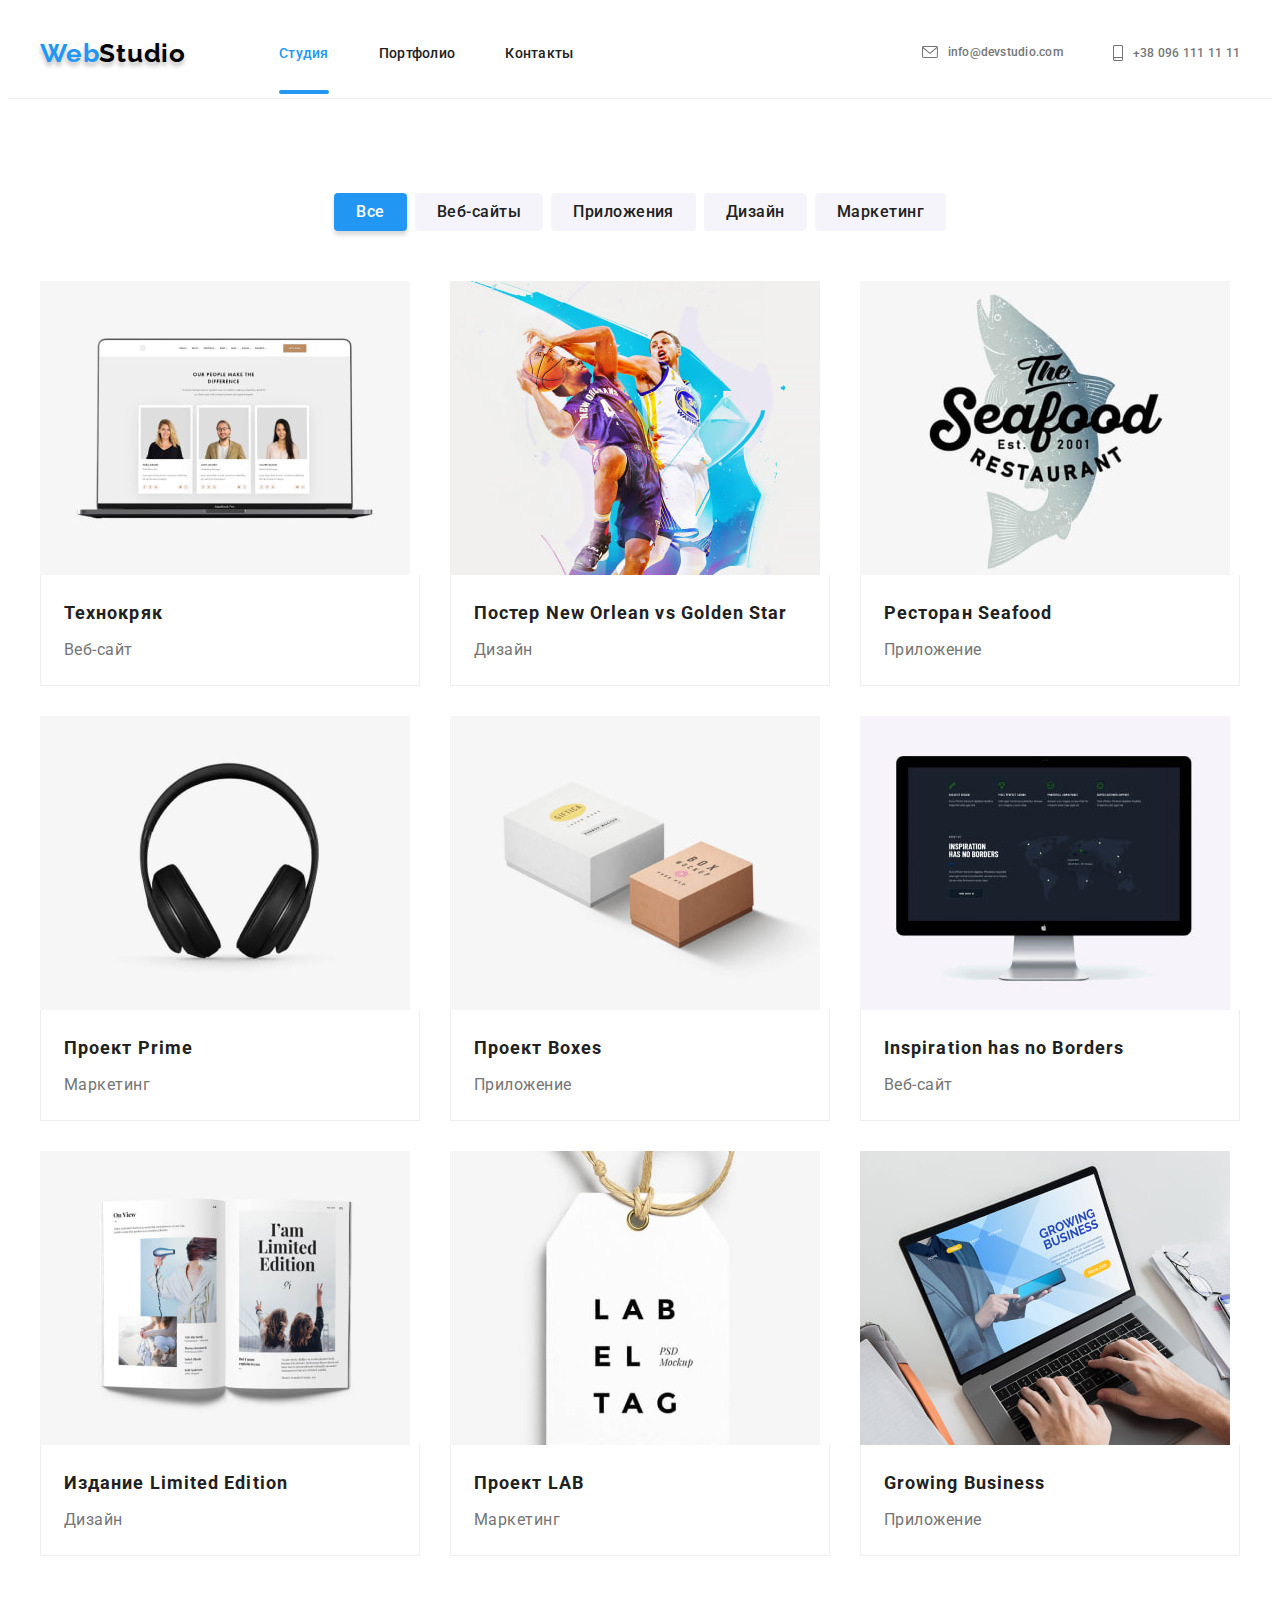
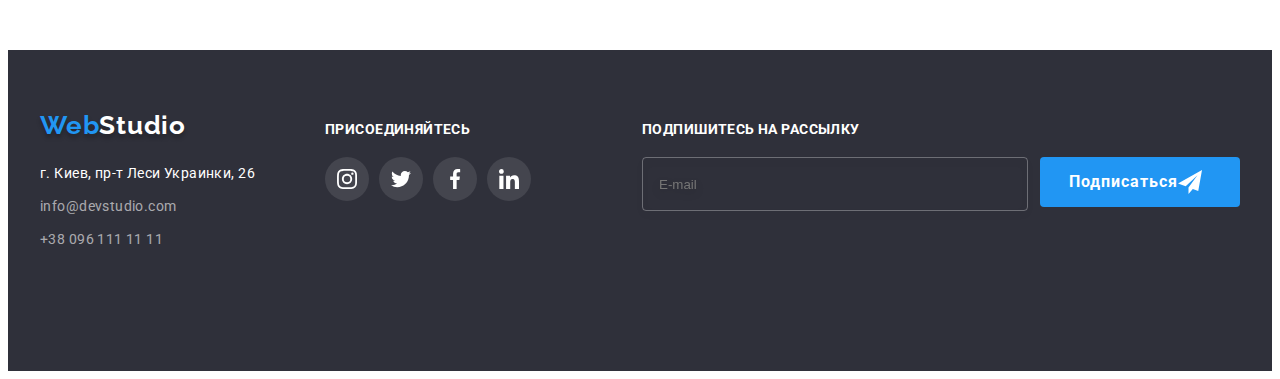
==== commit 7acd39be: "hw8 adopted sections added" ====
--- a/portfolio.html
+++ b/portfolio.html
@@ -33,10 +33,10 @@
         <nav class="nav">
           <ul class="nav__list list">
             <li class="nav__item">
-              <a class="nav__link link" href="./index.html">Студия</a>
+              <a class="nav__link nav__link--current link" href="./index.html">Студия</a>
             </li>
             <li class="nav__item">
-              <a class="nav__link nav__link--current link" href="./portfolio.html">Портфолио</a>
+              <a class="nav__link link" href="./portfolio.html">Портфолио</a>
             </li>
             <li class="nav__item">
               <a class="nav__link link" href="#contacts">Контакты</a>
@@ -44,14 +44,14 @@
           </ul>
         </nav>
         <ul class="header__list list">
-          <li class="nav__item">
+          <li class="header__item">
             <a class="header__mail link" href="mailto:info@devstudio.com">
               <svg class="header__icon" width="16" height="12">
                 <use href="./images/icons.svg#mail"></use></svg
               >info@devstudio.com</a
             >
           </li>
-          <li class="nav__item">
+          <li class="header__item">
             <a class="header__phone link" href="tel:++380961111111">
               <svg class="header__icon" width="10" height="16">
                 <use href="./images/icons.svg#smartphone"></use></svg
@@ -297,84 +297,87 @@
     <!-- Footer section -->
     <footer class="footer">
       <div class="footer__conteiner conteiner">
-        <div class="footer__block">
-          <a class="header__logo link" href="./index.html"
-            ><span class="header__logo--cl">Web</span><span class="footer__logo">Studio</span></a
-          >
-          <address class="footer__address">
-            <ul class="footer__list list">
-              <li class="footer__item">
+        <div class="footer-tablet__conteiner">
+          <div class="footer__block">
+            <a class="footer__logo link" href="./index.html"
+              ><span class="header__logo--cl">Web</span
+              ><span class="footer__logo--cl">Studio</span></a
+            >
+            <address class="footer__address">
+              <ul class="footer__list list">
+                <li class="footer__item">
+                  <a
+                    class="footer__link link"
+                    href="https://goo.gl/maps/QZBMDNfzERsqLgiA8"
+                    target="_blank"
+                    rel="noopener noreferrer"
+                    >г. Киев, пр-т Леси Украинки, 26</a
+                  >
+                </li>
+                <li class="footer__item">
+                  <a class="footer__phone link" href="mailto:info@devstudio.com"
+                    >info@devstudio.com</a
+                  >
+                </li>
+                <li class="footer__item">
+                  <a class="footer__mail link" href="tel:++380961111111">+38 096 111 11 11</a>
+                </li>
+              </ul>
+            </address>
+          </div>
+          <div class="join">
+            <p class="join__text">присоединяйтесь</p>
+            <ul class="socials list">
+              <li class="socials__item">
                 <a
-                  class="footer__link link"
-                  href="https://goo.gl/maps/QZBMDNfzERsqLgiA8"
+                  class="socials__link--dark link"
+                  href="https://instagram.com"
                   target="_blank"
                   rel="noopener noreferrer"
-                  >г. Киев, пр-т Леси Украинки, 26</a
                 >
+                  <svg class="socials__icon--dark" width="20" height="20">
+                    <use href="./images/icons.svg#instagram"></use>
+                  </svg>
+                </a>
               </li>
-              <li class="footer__item">
-                <a class="footer__phone link" href="mailto:info@devstudio.com"
-                  >info@devstudio.com</a
+              <li class="socials__item">
+                <a
+                  class="socials__link--dark link"
+                  href="https://twitter.com"
+                  target="_blank"
+                  rel="noopener noreferrer"
                 >
+                  <svg class="socials__icon--dark" width="20" height="20">
+                    <use href="./images/icons.svg#twitter"></use>
+                  </svg>
+                </a>
               </li>
-              <li class="footer__item">
-                <a class="footer__mail link" href="tel:++380961111111">+38 096 111 11 11</a>
+              <li class="socials__item">
+                <a
+                  class="socials__link--dark link"
+                  href="https://www.facebook.com"
+                  target="_blank"
+                  rel="noopener noreferrer"
+                >
+                  <svg class="socials__icon--dark" width="20" height="20">
+                    <use href="./images/icons.svg#facebook"></use>
+                  </svg>
+                </a>
+              </li>
+              <li class="socials__item">
+                <a
+                  class="socials__link--dark link"
+                  href="https://www.linkedin.com"
+                  target="_blank"
+                  rel="noopener noreferrer"
+                >
+                  <svg class="socials__icon--dark" width="20" height="20">
+                    <use href="./images/icons.svg#linkedin"></use>
+                  </svg>
+                </a>
               </li>
             </ul>
-          </address>
-        </div>
-        <div class="join">
-          <p class="join__text">присоединяйтесь</p>
-          <ul class="socials list">
-            <li class="socials__item">
-              <a
-                class="socials__link--dark link"
-                href="https://instagram.com"
-                target="_blank"
-                rel="noopener noreferrer"
-              >
-                <svg class="socials__icon--dark" width="20" height="20">
-                  <use href="./images/icons.svg#instagram"></use>
-                </svg>
-              </a>
-            </li>
-            <li class="socials__item">
-              <a
-                class="socials__link--dark link"
-                href="https://twitter.com"
-                target="_blank"
-                rel="noopener noreferrer"
-              >
-                <svg class="socials__icon--dark" width="20" height="20">
-                  <use href="./images/icons.svg#twitter"></use>
-                </svg>
-              </a>
-            </li>
-            <li class="socials__item">
-              <a
-                class="socials__link--dark link"
-                href="https://www.facebook.com"
-                target="_blank"
-                rel="noopener noreferrer"
-              >
-                <svg class="socials__icon--dark" width="20" height="20">
-                  <use href="./images/icons.svg#facebook"></use>
-                </svg>
-              </a>
-            </li>
-            <li class="socials__item">
-              <a
-                class="socials__link--dark link"
-                href="https://www.linkedin.com"
-                target="_blank"
-                rel="noopener noreferrer"
-              >
-                <svg class="socials__icon--dark" width="20" height="20">
-                  <use href="./images/icons.svg#linkedin"></use>
-                </svg>
-              </a>
-            </li>
-          </ul>
+          </div>
         </div>
         <div class="subscription">
           <p class="subscription__text">Подпишитесь на рассылку</p>
@@ -385,6 +388,7 @@
                 type="email"
                 name="user-email"
                 placeholder="E-mail"
+                required
               />
             </label>
             <button class="subscription__btn" type="submit">
--- a/css/main.min.css
+++ b/css/main.min.css
@@ -1 +1 @@
-:root{--main-font: "Roboto", sans-serif;--secondary-font: "Raleway", sans-serif;--main-txt-cl: #212121;--secondary-txt-cl: #757575;--accent-txt-cl: #2196f3;--studio-dark-cl: #000000;--footer-mail-phone-cl: rgba(255, 255, 255, 0.6);--light-txt-cl: #ffffff;--dark-bg-cl: #2f303a;--contacts-bg-cl: #f5f4fa;--btn-hover-cl: #188ce8;--portfolio-hover-cl: rgba(33, 150, 243, 0.9);--border-cl: #ececec;--portfolio-border-cl: #eeeeee;--icons-cl: #afb1b8;--footer-icons-bg: rgba(255, 255, 255, 0.1);--anim: 250ms cubic-bezier(0.4, 0, 0.2, 1);--subscription-input: rgba(255, 255, 255, 0.3);--indent: 30px;--items: 3}.visually-hidden{position:absolute;width:1px;height:1px;margin:-1px;border:0;padding:0;white-space:nowrap;-webkit-clip-path:inset(100%);clip-path:inset(100%);clip:rect(0 0 0 0);overflow:hidden}body{font-family:var(--main-font);color:var(--main-txt-cl);background-color:var(--light-txt-cl);font-size:14px;letter-spacing:.03em}.no-scroll{overflow:hidden}h1,h2,h3,h4,h5,h6,p{margin:0}ul{margin:0;padding:0}img{display:block;max-width:100%;height:auto}.link{text-decoration:none;color:currentColor}.list{list-style:none;padding-left:0;margin:0}.btn{max-width:200px;min-width:73px;min-height:38px;padding:6px 22px;border:none;font-family:inherit;font-weight:500;font-size:16px;line-height:1.625;text-align:center;letter-spacing:.03em;color:var(--main-txt-cl);background-color:var(--contacts-bg-cl);border-radius:4px;cursor:pointer;-webkit-transition:background-color var(--anim),color var(--anim),-webkit-box-shadow var(--anim);transition:background-color var(--anim),color var(--anim),-webkit-box-shadow var(--anim);transition:background-color var(--anim),color var(--anim),box-shadow var(--anim);transition:background-color var(--anim),color var(--anim),box-shadow var(--anim),-webkit-box-shadow var(--anim)}.btn--accent{-webkit-box-shadow:0px 4px 4px rgba(0,0,0,.15);box-shadow:0px 4px 4px rgba(0,0,0,.15);background-color:var(--accent-txt-cl);color:var(--light-txt-cl)}.btn:hover,.btn:focus{-webkit-box-shadow:0px 4px 4px rgba(0,0,0,.15);box-shadow:0px 4px 4px rgba(0,0,0,.15);background-color:var(--accent-txt-cl);color:var(--light-txt-cl)}.card-set{display:-webkit-box;display:-ms-flexbox;display:flex;-ms-flex-wrap:wrap;flex-wrap:wrap;gap:var(--indent)}.card-set__item{-ms-flex-preferred-size:calc((100% - var(--indent)*(var(--items) - 1))/var(--items));flex-basis:calc((100% - var(--indent)*(var(--items) - 1))/var(--items))}.conteiner{padding-left:15px;padding-right:15px;margin-left:auto;margin-right:auto}@media screen and (min-width: 480px){.conteiner{width:480px}}@media screen and (min-width: 768px){.conteiner{width:768px}}@media screen and (min-width: 1200px){.conteiner{width:1200px}}.section{padding-top:94px;padding-bottom:94px}.section-title{font-weight:700;font-size:36px;line-height:1.1666666667;text-align:center;letter-spacing:.03em;margin-bottom:50px}.socials{display:-webkit-box;display:-ms-flexbox;display:flex;-webkit-box-align:center;-ms-flex-align:center;align-items:center;-webkit-box-pack:center;-ms-flex-pack:center;justify-content:center;gap:10px}.socials__link{display:-webkit-box;display:-ms-flexbox;display:flex;-webkit-box-align:center;-ms-flex-align:center;align-items:center;-webkit-box-pack:center;-ms-flex-pack:center;justify-content:center;width:44px;height:44px;border-radius:50%;color:var(--icons-cl);-webkit-transition:background-color var(--anim),color var(--anim);transition:background-color var(--anim),color var(--anim)}.socials__link:hover,.socials__link:focus{background-color:var(--accent-txt-cl);color:var(--light-txt-cl)}.socials__icon{fill:currentColor}.socials__link--dark{display:-webkit-box;display:-ms-flexbox;display:flex;-webkit-box-align:center;-ms-flex-align:center;align-items:center;-webkit-box-pack:center;-ms-flex-pack:center;justify-content:center;width:44px;height:44px;border-radius:50%;background-color:var(--footer-icons-bg);-webkit-transition:background-color var(--anim);transition:background-color var(--anim)}.socials__link--dark:hover,.socials__link--dark:focus{background-color:var(--accent-txt-cl)}.socials__icon--dark{fill:var(--light-txt-cl)}.socials__link--dark:hover .socials__icon--dark,.socials__link--dark:focus .socials__icon--dark{fill:var(--light-txt-cl)}.filter__list{display:-webkit-box;display:-ms-flexbox;display:flex;gap:8px;margin-bottom:50px;margin-right:auto;margin-left:auto;-webkit-box-pack:center;-ms-flex-pack:center;justify-content:center}.backdrop{position:fixed;width:100%;height:100%;top:0;left:0;background-color:rgba(0,0,0,.2);-webkit-transition:opacity var(--anim),visibility var(--anim);transition:opacity var(--anim),visibility var(--anim);z-index:1000}.backdrop.is-hidden{opacity:0;visibility:hidden;pointer-events:none}.backdrop.is-hidden .modal{opacity:0;-webkit-transform:translate(-50%, -50%) scale(0.3) rotate(1turn);transform:translate(-50%, -50%) scale(0.3) rotate(1turn)}.modal{position:absolute;top:50%;left:50%;-webkit-transform:translate(-50%, -50%) scale(1) rotate(0);transform:translate(-50%, -50%) scale(1) rotate(0);width:528px;height:581px;padding:40px;background-color:var(--light-txt-cl);-webkit-box-shadow:0px 1px 3px rgba(0,0,0,.12),0px 1px 1px rgba(0,0,0,.14),0px 2px 1px rgba(0,0,0,.2);box-shadow:0px 1px 3px rgba(0,0,0,.12),0px 1px 1px rgba(0,0,0,.14),0px 2px 1px rgba(0,0,0,.2);border-radius:4px;opacity:1;-webkit-transition:opacity var(--anim),-webkit-transform var(--anim);transition:opacity var(--anim),-webkit-transform var(--anim);transition:transform var(--anim),opacity var(--anim);transition:transform var(--anim),opacity var(--anim),-webkit-transform var(--anim)}.modal__btn{position:absolute;top:8px;right:8px;display:-webkit-box;display:-ms-flexbox;display:flex;-webkit-box-align:center;-ms-flex-align:center;align-items:center;-webkit-box-pack:center;-ms-flex-pack:center;justify-content:center;width:30px;height:30px;padding:0;border-radius:50%;background-color:rgba(0,0,0,0);border:1px solid rgba(0,0,0,.1);cursor:pointer;-webkit-transition:fill var(--anim);transition:fill var(--anim)}.modal__btn:hover,.modal__btn:focus{fill:var(--accent-txt-cl)}.form{text-align:center}.form__title{display:block;margin-bottom:12px;font-size:20px;line-height:1.15;text-align:center;letter-spacing:.03em;color:currentColor}.form__group{margin-bottom:20px}.form__wrap{display:block;position:relative;margin-bottom:10px}.form__wrap:last-child{margin-bottom:0}.form__lable{display:block;text-align:left;margin-bottom:4px;font-weight:400;font-size:12px;line-height:1.1666666667;letter-spacing:.01em;color:var(--secondary-txt-cl)}.form__input,.form__textarea{width:100%;border:1px solid rgba(33,33,33,.2);border-radius:4px;padding:11px;padding-left:40px;outline:rgba(0,0,0,0);-webkit-transition:border-color var(--anim);transition:border-color var(--anim)}.form__input:hover,.form__input:focus,.form__textarea:hover,.form__textarea:focus{border-color:var(--accent-txt-cl)}.form__textarea{resize:none;padding:12px 16px;height:120px}.form__icon{position:absolute;bottom:11px;left:12px;-webkit-transition:fill var(--anim);transition:fill var(--anim)}.form__input:hover+.form__icon,.form__input:focus+.form__icon{fill:var(--accent-txt-cl)}.form-agreement{display:-webkit-box;display:-ms-flexbox;display:flex;-webkit-box-align:center;-ms-flex-align:center;align-items:center;-webkit-box-pack:center;-ms-flex-pack:center;justify-content:center;gap:6px;margin-bottom:30px}.form-agreement__checkbox:checked+.form-agreement__icon .form-agreement__icon-uncheck{opacity:0;-webkit-transition:opasity var(--anim);transition:opasity var(--anim)}.form-agreement__icon-check{opacity:0;-webkit-transition:opasity var(--anim);transition:opasity var(--anim)}.form-agreement__checkbox:checked+.form-agreement__icon .form-agreement__icon-check{opacity:1;-webkit-transition:opasity var(--anim);transition:opasity var(--anim)}.form-agreement__text{font-size:14px;-webkit-user-select:none;-moz-user-select:none;-ms-user-select:none;user-select:none;text-underline-position:under}.form-agreement__link{color:var(--accent-txt-cl)}.form__btn{padding:10px 55px;font-weight:700;font-size:16px;line-height:1.875;display:-webkit-inline-box;display:-ms-inline-flexbox;display:inline-flex;-webkit-box-align:center;-ms-flex-align:center;align-items:center;text-align:center;letter-spacing:.06em;background-color:var(--accent-txt-cl);color:var(--light-txt-cl);border:none;border-radius:4px;cursor:pointer;-webkit-transition:background-color var(--anim),-webkit-box-shadow var(--anim);transition:background-color var(--anim),-webkit-box-shadow var(--anim);transition:background-color var(--anim),box-shadow var(--anim);transition:background-color var(--anim),box-shadow var(--anim),-webkit-box-shadow var(--anim)}.form__btn:hover,.form__btn:focus{background-color:var(--btn-hover-cl);-webkit-box-shadow:0px 4px 4px rgba(0,0,0,.15);box-shadow:0px 4px 4px rgba(0,0,0,.15)}.header{border-bottom:1px solid var(--border-cl)}.header__conteiner{display:-webkit-box;display:-ms-flexbox;display:flex;-webkit-box-align:center;-ms-flex-align:center;align-items:center}.header__logo{font-family:var(--secondary-font);font-weight:700;font-size:26px;line-height:1.1923076923;letter-spacing:.03em;color:var(--studio-dark-cl);text-shadow:0px 4px 4px rgba(0,0,0,.25);margin-right:93px}.header__logo--cl{color:var(--accent-txt-cl)}.header__list{display:-webkit-box;display:-ms-flexbox;display:flex}.header__phone,.header__mail{display:-webkit-box;display:-ms-flexbox;display:flex;-webkit-box-align:center;-ms-flex-align:center;align-items:center;-webkit-box-pack:center;-ms-flex-pack:center;justify-content:center;font-weight:500;font-size:14px;line-height:16px;letter-spacing:.02em;color:var(--secondary-txt-cl);padding-top:32px;padding-bottom:32px;-webkit-transition:color var(--anim);transition:color var(--anim)}.header__phone:hover,.header__phone:focus,.header__mail:hover,.header__mail:focus{color:var(--accent-txt-cl)}.header__icon{fill:currentColor;margin-right:10px}.nav{margin-right:auto}.nav__list{display:-webkit-box;display:-ms-flexbox;display:flex;padding-top:32px;padding-bottom:32px}.nav__item{margin-right:50px}.nav__item:last-child{margin-right:0}.nav__link{font-weight:500;font-size:14px;line-height:1.1428571429;letter-spacing:.02em;padding-top:32px;padding-bottom:32px;-webkit-transition:color var(--anim);transition:color var(--anim)}.nav__link:hover,.nav__link:focus{color:var(--accent-txt-cl)}.nav__link--current{position:relative;color:var(--accent-txt-cl)}.nav__link--current::after{content:"";position:absolute;bottom:-1px;left:0;display:block;width:100%;height:4px;background-color:var(--accent-txt-cl);border-radius:2px}.hero{max-width:1600px;margin-left:auto;margin-right:auto;padding-top:200px;padding-bottom:200px;text-align:center;background-color:var(--dark-bg-cl);background-image:-webkit-gradient(linear, left top, right top, from(rgba(47, 48, 58, 0.4)), to(rgba(47, 48, 58, 0.4))),url(../images/hero/hero-bg.jpeg);background-image:linear-gradient(to right, rgba(47, 48, 58, 0.4), rgba(47, 48, 58, 0.4)),url(../images/hero/hero-bg.jpeg);background-repeat:no-repeat;background-position:center;background-size:cover}.hero__title{font-weight:900;font-size:44px;line-height:1.3636363636;text-align:center;letter-spacing:.06em;text-transform:uppercase;color:var(--light-txt-cl);margin-bottom:30px;max-width:696px;margin-left:auto;margin-right:auto}.hero__btn{max-width:300px;min-width:200px;min-height:50px;padding:10px 32px;border:none;font-family:inherit;font-weight:700;font-size:16px;line-height:1.875;letter-spacing:.06em;color:var(--light-txt-cl);background-color:var(--accent-txt-cl);-webkit-box-shadow:0px 4px 4px rgba(0,0,0,.15);box-shadow:0px 4px 4px rgba(0,0,0,.15);border-radius:4px;cursor:pointer;-webkit-transition:background-color var(--anim);transition:background-color var(--anim)}.hero__btn:hover,.hero__btn:focus{background-color:var(--btn-hover-cl)}.studio{padding-top:60px;padding-bottom:60px}@media screen and (min-width: 1200px){.studio{padding-top:94px;padding-bottom:94px}}.studio__list{--items: 1}@media screen and (min-width: 768px){.studio__list{--items: 2}}@media screen and (min-width: 1200px){.studio__list{--items: 4}}.studio__icons{display:-webkit-box;display:-ms-flexbox;display:flex;-webkit-box-align:center;-ms-flex-align:center;align-items:center;-webkit-box-pack:center;-ms-flex-pack:center;justify-content:center;margin-bottom:30px;gap:30px;width:100%;height:120px;background-color:var(--contacts-bg-cl);border-radius:4px}.studio__item:last-child{margin-right:0}.studio__subtitle{font-weight:700;font-size:14px;line-height:1.1428571429;letter-spacing:.03em;text-transform:uppercase;margin-bottom:10px;text-align:center}@media screen and (min-width: 768px){.studio__subtitle{text-align:left}}.studio__desc{font-size:14px;line-height:1.7142857143;letter-spacing:.03em;color:var(--secondary-txt-cl)}.portfolio{padding-top:0}.portfolio__item{position:relative}.portfolio__item:last-child{margin-right:0}.portfolio__overlay{position:absolute;bottom:0;width:100%;height:70px;display:-webkit-box;display:-ms-flexbox;display:flex;-webkit-box-align:center;-ms-flex-align:center;align-items:center;-webkit-box-pack:center;-ms-flex-pack:center;justify-content:center;background-color:rgba(47,48,58,.8)}.portfolio__text{font-weight:700;line-height:1.1428571429;text-transform:uppercase;color:var(--light-txt-cl)}.contacts{background-color:var(--contacts-bg-cl)}.contacts__list{--items: 4}.contacts__item{background:var(--light-txt-cl);-webkit-box-shadow:0px 1px 3px rgba(0,0,0,.12),0px 1px 1px rgba(0,0,0,.14),0px 2px 1px rgba(0,0,0,.2);box-shadow:0px 1px 3px rgba(0,0,0,.12),0px 1px 1px rgba(0,0,0,.14),0px 2px 1px rgba(0,0,0,.2);border-radius:0px 0px 4px 4px}.contacts__item:last-child{margin-right:0}.contacts__card{padding:30px 0;text-align:center}.contacts__title{font-weight:500;font-size:16px;line-height:1.1875;letter-spacing:.03em;margin-bottom:10px}.contacts__desc{font-size:16px;line-height:1.1875;letter-spacing:.03em;color:var(--secondary-txt-cl);margin-bottom:16px}.clients__list{--items: 6}.clients__link{display:-webkit-box;display:-ms-flexbox;display:flex;-webkit-box-align:center;-ms-flex-align:center;align-items:center;-webkit-box-pack:center;-ms-flex-pack:center;justify-content:center;width:170px;height:92px;border-radius:4px;color:var(--icons-cl);border:1px solid var(--icons-cl);-webkit-transition:border-color var(--anim),color var(--anim);transition:border-color var(--anim),color var(--anim)}.clients__link:hover,.clients__link:focus{border-color:var(--accent-txt-cl);color:var(--accent-txt-cl)}.clients__icon{fill:currentColor}.footer{background-color:var(--dark-bg-cl);padding-top:60px;padding-bottom:60px}.footer__conteiner{display:-webkit-box;display:-ms-flexbox;display:flex;-webkit-box-align:baseline;-ms-flex-align:baseline;align-items:baseline}.footer__block{margin-right:70px}.footer__logo{color:var(--light-txt-cl)}.footer__address{font-style:normal;margin-top:20px}.footer__item{margin-bottom:9px}.footer__item:last-child{margin-bottom:0}.footer__link{font-size:14px;line-height:1.7142857143;letter-spacing:.03em;color:var(--light-txt-cl);-webkit-transition:color var(--anim);transition:color var(--anim)}.footer__link:hover,.footer__link:focus{color:var(--accent-txt-cl)}.footer__phone,.footer__mail{font-size:14px;line-height:1.7142857143;letter-spacing:.03em;color:var(--footer-mail-phone-cl);-webkit-transition:color var(--anim);transition:color var(--anim)}.footer__phone:hover,.footer__phone:focus,.footer__mail:hover,.footer__mail:focus{color:var(--accent-txt-cl)}.join{margin-right:auto}.join__text{font-weight:700;font-size:14px;line-height:1.1428571429;letter-spacing:.03em;text-transform:uppercase;color:var(--light-txt-cl);margin-bottom:20px}.join-list{display:-webkit-box;display:-ms-flexbox;display:flex;-webkit-box-align:center;-ms-flex-align:center;align-items:center;-webkit-box-pack:center;-ms-flex-pack:center;justify-content:center;gap:10px;margin-left:70px}.subscription{width:580px;height:86px}.subscription__text{font-weight:700;font-size:14px;line-height:1.1428571429;letter-spacing:.03em;text-transform:uppercase;color:var(--light-txt-cl);margin-bottom:20px}.subscription__form{display:-webkit-box;display:-ms-flexbox;display:flex}.subscription__input{width:358px;height:50px;margin-right:12px;outline:none;background-color:rgba(0,0,0,0);border:1px solid var(--subscription-input);-webkit-filter:drop-shadow(0px 4px 4px rgba(0, 0, 0, 0.15));filter:drop-shadow(0px 4px 4px rgba(0, 0, 0, 0.15));border-radius:4px;padding-left:16px;padding-right:10px;color:var(--light-txt-cl);-webkit-transition:border-color var(--anim);transition:border-color var(--anim)}.subscription__input:hover,.subscription__input:focus{border-color:var(--accent-txt-cl)}.subscription__btn{width:200px;height:50px;padding-left:29px;font-family:inherit;font-weight:700;font-size:16px;line-height:1.875;display:-webkit-box;display:-ms-flexbox;display:flex;-webkit-box-align:center;-ms-flex-align:center;align-items:center;text-align:center;letter-spacing:.06em;color:var(--light-txt-cl);background-color:var(--accent-txt-cl);border:none;border-radius:4px;cursor:pointer;-webkit-transition:background-color var(--anim),-webkit-box-shadow var(--anim);transition:background-color var(--anim),-webkit-box-shadow var(--anim);transition:background-color var(--anim),box-shadow var(--anim);transition:background-color var(--anim),box-shadow var(--anim),-webkit-box-shadow var(--anim)}.subscription__btn:hover,.subscription__btn:focus{background-color:var(--btn-hover-cl);-webkit-box-shadow:0px 4px 4px rgba(0,0,0,.15);box-shadow:0px 4px 4px rgba(0,0,0,.15)}.subscription__icon{margin-left:10px}.page-portfolio__item:hover .page-portfolio__overlay,.page-portfolio__item:focus .page-portfolio__overlay{-webkit-transform:translateY(0);transform:translateY(0)}.page-portfolio__link{display:block;-webkit-transition:-webkit-box-shadow var(--anim);transition:-webkit-box-shadow var(--anim);transition:box-shadow var(--anim);transition:box-shadow var(--anim), -webkit-box-shadow var(--anim)}.page-portfolio__link:hover,.page-portfolio__link:focus{-webkit-box-shadow:0px 1px 1px rgba(0,0,0,.12),0px 4px 4px rgba(0,0,0,.06),1px 4px 6px rgba(0,0,0,.16);box-shadow:0px 1px 1px rgba(0,0,0,.12),0px 4px 4px rgba(0,0,0,.06),1px 4px 6px rgba(0,0,0,.16)}.page-portfolio__card-overlay{position:relative;overflow:hidden}.page-portfolio__overlay{position:absolute;top:0;left:0;-webkit-transform:translateY(100%);transform:translateY(100%);width:100%;height:294px;background-color:var(--portfolio-hover-cl);padding:63px 24px;display:-webkit-box;display:-ms-flexbox;display:flex;-webkit-box-align:center;-ms-flex-align:center;align-items:center;-webkit-box-pack:center;-ms-flex-pack:center;justify-content:center;font-size:18px;line-height:1.5555555556;letter-spacing:.03em;-webkit-transition:-webkit-transform var(--anim);transition:-webkit-transform var(--anim);transition:transform var(--anim);transition:transform var(--anim), -webkit-transform var(--anim)}.page-portfolio__overlay-text{color:var(--light-txt-cl);text-align:center;-webkit-user-select:none;-moz-user-select:none;-ms-user-select:none;user-select:none}.page-portfolio__card{padding:20px 23px;border:1px solid var(--portfolio-border-cl);border-top:none}.page-portfolio__card-title{font-weight:700;font-size:18px;line-height:2;letter-spacing:.06em;margin-bottom:4px}.page-portfolio__card-desc{font-size:16px;line-height:1.875;letter-spacing:.03em;color:var(--secondary-txt-cl)}/*# sourceMappingURL=main.min.css.map */+:root{--main-font: "Roboto", sans-serif;--secondary-font: "Raleway", sans-serif;--main-txt-cl: #212121;--secondary-txt-cl: #757575;--accent-txt-cl: #2196f3;--studio-dark-cl: #000000;--footer-mail-phone-cl: rgba(255, 255, 255, 0.6);--light-txt-cl: #ffffff;--dark-bg-cl: #2f303a;--contacts-bg-cl: #f5f4fa;--btn-hover-cl: #188ce8;--portfolio-hover-cl: rgba(33, 150, 243, 0.9);--border-cl: #ececec;--portfolio-border-cl: #eeeeee;--icons-cl: #afb1b8;--footer-icons-bg: rgba(255, 255, 255, 0.1);--anim: 250ms cubic-bezier(0.4, 0, 0.2, 1);--subscription-input: rgba(255, 255, 255, 0.3);--indent: 30px;--items: 3}.visually-hidden{position:absolute;width:1px;height:1px;margin:-1px;border:0;padding:0;white-space:nowrap;-webkit-clip-path:inset(100%);clip-path:inset(100%);clip:rect(0 0 0 0);overflow:hidden}body{font-family:var(--main-font);color:var(--main-txt-cl);background-color:var(--light-txt-cl);font-size:14px;letter-spacing:.03em}.no-scroll{overflow:hidden}h1,h2,h3,h4,h5,h6,p{margin:0}ul{margin:0;padding:0}img{display:block;max-width:100%;height:auto}.link{text-decoration:none;color:currentColor}.list{list-style:none;padding-left:0;margin:0}.btn{max-width:200px;min-width:73px;min-height:38px;padding:6px 22px;border:none;font-family:inherit;font-weight:500;font-size:16px;line-height:1.625;text-align:center;letter-spacing:.03em;color:var(--main-txt-cl);background-color:var(--contacts-bg-cl);border-radius:4px;cursor:pointer;-webkit-transition:background-color var(--anim),color var(--anim),-webkit-box-shadow var(--anim);transition:background-color var(--anim),color var(--anim),-webkit-box-shadow var(--anim);transition:background-color var(--anim),color var(--anim),box-shadow var(--anim);transition:background-color var(--anim),color var(--anim),box-shadow var(--anim),-webkit-box-shadow var(--anim)}.btn--accent{-webkit-box-shadow:0px 4px 4px rgba(0,0,0,.15);box-shadow:0px 4px 4px rgba(0,0,0,.15);background-color:var(--accent-txt-cl);color:var(--light-txt-cl)}.btn:hover,.btn:focus{-webkit-box-shadow:0px 4px 4px rgba(0,0,0,.15);box-shadow:0px 4px 4px rgba(0,0,0,.15);background-color:var(--accent-txt-cl);color:var(--light-txt-cl)}.card-set{display:-webkit-box;display:-ms-flexbox;display:flex;-ms-flex-wrap:wrap;flex-wrap:wrap;gap:var(--indent)}.card-set__item{-ms-flex-preferred-size:calc((100% - var(--indent)*(var(--items) - 1))/var(--items));flex-basis:calc((100% - var(--indent)*(var(--items) - 1))/var(--items))}.conteiner{padding-left:15px;padding-right:15px;margin-left:auto;margin-right:auto}@media screen and (min-width: 480px){.conteiner{width:480px}}@media screen and (min-width: 768px){.conteiner{width:768px}}@media screen and (min-width: 1200px){.conteiner{width:1200px}}.section{padding-top:60px;padding-bottom:60px}@media screen and (min-width: 1200px){.section{padding-top:94px;padding-bottom:94px}}.section-title{font-weight:700;font-size:36px;line-height:1.1666666667;text-align:center;letter-spacing:.03em;margin-bottom:50px}.socials{display:-webkit-box;display:-ms-flexbox;display:flex;-webkit-box-align:center;-ms-flex-align:center;align-items:center;-webkit-box-pack:center;-ms-flex-pack:center;justify-content:center;gap:10px}.socials__link{display:-webkit-box;display:-ms-flexbox;display:flex;-webkit-box-align:center;-ms-flex-align:center;align-items:center;-webkit-box-pack:center;-ms-flex-pack:center;justify-content:center;width:44px;height:44px;border-radius:50%;color:var(--icons-cl);-webkit-transition:background-color var(--anim),color var(--anim);transition:background-color var(--anim),color var(--anim)}.socials__link:hover,.socials__link:focus{background-color:var(--accent-txt-cl);color:var(--light-txt-cl)}.socials__icon{fill:currentColor}.socials__link--dark{display:-webkit-box;display:-ms-flexbox;display:flex;-webkit-box-align:center;-ms-flex-align:center;align-items:center;-webkit-box-pack:center;-ms-flex-pack:center;justify-content:center;width:44px;height:44px;border-radius:50%;background-color:var(--footer-icons-bg);-webkit-transition:background-color var(--anim);transition:background-color var(--anim)}.socials__link--dark:hover,.socials__link--dark:focus{background-color:var(--accent-txt-cl)}.socials__icon--dark{fill:var(--light-txt-cl)}.socials__link--dark:hover .socials__icon--dark,.socials__link--dark:focus .socials__icon--dark{fill:var(--light-txt-cl)}.filter__list{display:-webkit-box;display:-ms-flexbox;display:flex;gap:8px;margin-bottom:50px;margin-right:auto;margin-left:auto;-webkit-box-pack:center;-ms-flex-pack:center;justify-content:center}.backdrop{position:fixed;width:100%;height:100%;top:0;left:0;background-color:rgba(0,0,0,.2);-webkit-transition:opacity var(--anim),visibility var(--anim);transition:opacity var(--anim),visibility var(--anim);z-index:1000}.backdrop.is-hidden{opacity:0;visibility:hidden;pointer-events:none}.backdrop.is-hidden .modal{opacity:0;-webkit-transform:translate(-50%, -50%) scale(0.3) rotate(1turn);transform:translate(-50%, -50%) scale(0.3) rotate(1turn)}.modal{position:absolute;top:50%;left:50%;-webkit-transform:translate(-50%, -50%) scale(1) rotate(0);transform:translate(-50%, -50%) scale(1) rotate(0);width:450px;height:609px;padding:40px;background-color:var(--light-txt-cl);-webkit-box-shadow:0px 1px 3px rgba(0,0,0,.12),0px 1px 1px rgba(0,0,0,.14),0px 2px 1px rgba(0,0,0,.2);box-shadow:0px 1px 3px rgba(0,0,0,.12),0px 1px 1px rgba(0,0,0,.14),0px 2px 1px rgba(0,0,0,.2);border-radius:4px;opacity:1;-webkit-transition:opacity var(--anim),-webkit-transform var(--anim);transition:opacity var(--anim),-webkit-transform var(--anim);transition:transform var(--anim),opacity var(--anim);transition:transform var(--anim),opacity var(--anim),-webkit-transform var(--anim)}@media screen and (min-width: 1200px){.modal{width:528px;height:581px}}.modal__btn{position:absolute;top:8px;right:8px;display:-webkit-box;display:-ms-flexbox;display:flex;-webkit-box-align:center;-ms-flex-align:center;align-items:center;-webkit-box-pack:center;-ms-flex-pack:center;justify-content:center;width:30px;height:30px;padding:0;border-radius:50%;background-color:rgba(0,0,0,0);border:1px solid rgba(0,0,0,.1);cursor:pointer;-webkit-transition:fill var(--anim);transition:fill var(--anim)}.modal__btn:hover,.modal__btn:focus{fill:var(--accent-txt-cl)}.form{text-align:center}.form__title{display:block;margin-bottom:12px;font-size:20px;line-height:1.15;text-align:center;letter-spacing:.03em;color:currentColor}.form__group{margin-bottom:20px}.form__wrap{display:block;position:relative;margin-bottom:10px}.form__wrap:last-child{margin-bottom:0}.form__lable{display:block;text-align:left;margin-bottom:4px;font-weight:400;font-size:12px;line-height:1.1666666667;letter-spacing:.01em;color:var(--secondary-txt-cl)}.form__input,.form__textarea{width:100%;border:1px solid rgba(33,33,33,.2);border-radius:4px;padding:11px;padding-left:40px;outline:rgba(0,0,0,0);-webkit-transition:border-color var(--anim);transition:border-color var(--anim)}.form__input:hover,.form__input:focus,.form__textarea:hover,.form__textarea:focus{border-color:var(--accent-txt-cl)}.form__textarea{resize:none;padding:12px 16px;height:120px}.form__icon{position:absolute;bottom:11px;left:12px;-webkit-transition:fill var(--anim);transition:fill var(--anim)}.form__input:hover+.form__icon,.form__input:focus+.form__icon{fill:var(--accent-txt-cl)}.form-agreement{display:-webkit-box;display:-ms-flexbox;display:flex;-webkit-box-align:center;-ms-flex-align:center;align-items:center;-webkit-box-pack:center;-ms-flex-pack:center;justify-content:center;gap:6px;margin-bottom:30px}.form-agreement__checkbox:checked+.form-agreement__icon .form-agreement__icon-uncheck{opacity:0;-webkit-transition:opasity var(--anim);transition:opasity var(--anim)}.form-agreement__icon-check{opacity:0;-webkit-transition:opasity var(--anim);transition:opasity var(--anim)}.form-agreement__checkbox:checked+.form-agreement__icon .form-agreement__icon-check{opacity:1;-webkit-transition:opasity var(--anim);transition:opasity var(--anim)}.form-agreement__text{font-size:12px;line-height:.8571428571;-webkit-user-select:none;-moz-user-select:none;-ms-user-select:none;user-select:none;text-underline-position:under}@media screen and (min-width: 1200px){.form-agreement__text{font-size:14px;line-height:1.7142857143}}.form-agreement__link{color:var(--accent-txt-cl)}.form__btn{padding:10px 55px;font-weight:700;font-size:16px;line-height:1.875;display:-webkit-inline-box;display:-ms-inline-flexbox;display:inline-flex;-webkit-box-align:center;-ms-flex-align:center;align-items:center;text-align:center;letter-spacing:.06em;background-color:var(--accent-txt-cl);color:var(--light-txt-cl);border:none;border-radius:4px;cursor:pointer;-webkit-transition:background-color var(--anim),-webkit-box-shadow var(--anim);transition:background-color var(--anim),-webkit-box-shadow var(--anim);transition:background-color var(--anim),box-shadow var(--anim);transition:background-color var(--anim),box-shadow var(--anim),-webkit-box-shadow var(--anim)}.form__btn:hover,.form__btn:focus{background-color:var(--btn-hover-cl);-webkit-box-shadow:0px 4px 4px rgba(0,0,0,.15);box-shadow:0px 4px 4px rgba(0,0,0,.15)}.header{border-bottom:1px solid var(--border-cl)}.header__conteiner{display:-webkit-box;display:-ms-flexbox;display:flex;-webkit-box-align:center;-ms-flex-align:center;align-items:center}.header__logo{font-family:var(--secondary-font);font-weight:700;font-size:26px;line-height:1.1923076923;letter-spacing:.03em;color:var(--studio-dark-cl);text-shadow:0px 4px 4px rgba(0,0,0,.25)}@media screen and (min-width: 768px){.header__logo{margin-right:88px}}@media screen and (min-width: 1200px){.header__logo{margin-right:93px}}.header__logo--cl{color:var(--accent-txt-cl)}@media screen and (min-width: 1200px){.header__list{display:-webkit-box;display:-ms-flexbox;display:flex}}@media screen and (min-width: 768px){.header__item{padding-top:5px;padding-bottom:5px;-webkit-box-align:start;-ms-flex-align:start;align-items:start}}@media screen and (min-width: 1200px){.header__item{margin-right:50px}.header__item:last-child{margin-right:0}}.header__phone,.header__mail{display:-webkit-box;display:-ms-flexbox;display:flex;-webkit-box-align:center;-ms-flex-align:center;align-items:center;-webkit-box-pack:center;-ms-flex-pack:center;justify-content:center;font-weight:500;font-size:14px;line-height:16px;letter-spacing:.02em;color:var(--secondary-txt-cl);-webkit-transition:color var(--anim);transition:color var(--anim)}.header__phone:hover,.header__phone:focus,.header__mail:hover,.header__mail:focus{color:var(--accent-txt-cl)}@media screen and (min-width: 768px){.header__phone,.header__mail{-webkit-box-pack:left;-ms-flex-pack:left;justify-content:left;font-size:12px;line-height:1.1666666667}}@media screen and (min-width: 1200px){.header__phone,.header__mail{padding-top:32px;padding-bottom:32px}}.header__icon{fill:currentColor;margin-right:10px}.nav{margin-right:auto}.nav__list{display:-webkit-box;display:-ms-flexbox;display:flex;padding-top:32px;padding-bottom:32px}.nav__item{margin-right:50px}.nav__item:last-child{margin-right:0}.nav__link{font-weight:500;font-size:14px;line-height:1.1428571429;letter-spacing:.02em;padding-top:32px;padding-bottom:32px;-webkit-transition:color var(--anim);transition:color var(--anim)}.nav__link:hover,.nav__link:focus{color:var(--accent-txt-cl)}.nav__link--current{position:relative;color:var(--accent-txt-cl)}.nav__link--current::after{content:"";position:absolute;bottom:-1px;left:0;display:block;width:100%;height:4px;background-color:var(--accent-txt-cl);border-radius:2px}.hero{max-width:1600px;margin-left:auto;margin-right:auto;padding-top:200px;padding-bottom:200px;text-align:center;background-color:var(--dark-bg-cl);background-image:-webkit-gradient(linear, left top, right top, from(rgba(47, 48, 58, 0.4)), to(rgba(47, 48, 58, 0.4))),url(../images/hero/hero-bg.jpeg);background-image:linear-gradient(to right, rgba(47, 48, 58, 0.4), rgba(47, 48, 58, 0.4)),url(../images/hero/hero-bg.jpeg);background-repeat:no-repeat;background-position:center;background-size:cover}.hero__title{font-weight:900;text-align:center;letter-spacing:.06em;text-transform:uppercase;color:var(--light-txt-cl);margin-bottom:30px;margin-left:auto;margin-right:auto}@media screen and (min-width: 480px){.hero__title{font-size:26px;line-height:1.6153846154;max-width:360px}}@media screen and (min-width: 1200px){.hero__title{font-size:44px;line-height:1.3636363636;max-width:696px}}.hero__btn{max-width:300px;min-width:200px;min-height:50px;padding:10px 32px;border:none;font-family:inherit;font-weight:700;font-size:16px;line-height:1.875;letter-spacing:.06em;color:var(--light-txt-cl);background-color:var(--accent-txt-cl);-webkit-box-shadow:0px 4px 4px rgba(0,0,0,.15);box-shadow:0px 4px 4px rgba(0,0,0,.15);border-radius:4px;cursor:pointer;-webkit-transition:background-color var(--anim);transition:background-color var(--anim)}.hero__btn:hover,.hero__btn:focus{background-color:var(--btn-hover-cl)}.studio{padding-top:60px;padding-bottom:60px}@media screen and (min-width: 1200px){.studio{padding-top:94px;padding-bottom:94px}}.studio__list{--items: 1}@media screen and (min-width: 768px){.studio__list{--items: 2}}@media screen and (min-width: 1200px){.studio__list{--items: 4}}.studio__icons{display:-webkit-box;display:-ms-flexbox;display:flex;-webkit-box-align:center;-ms-flex-align:center;align-items:center;-webkit-box-pack:center;-ms-flex-pack:center;justify-content:center;margin-bottom:30px;gap:30px;width:100%;height:120px;background-color:var(--contacts-bg-cl);border-radius:4px}.studio__item:last-child{margin-right:0}.studio__subtitle{font-weight:700;font-size:14px;line-height:1.1428571429;letter-spacing:.03em;text-transform:uppercase;margin-bottom:10px;text-align:center}@media screen and (min-width: 768px){.studio__subtitle{text-align:left}}.studio__desc{font-size:14px;line-height:1.7142857143;letter-spacing:.03em;color:var(--secondary-txt-cl)}.portfolio{padding-top:0}@media screen and (max-width: 1199px){.portfolio{display:none}}.portfolio__item{position:relative}.portfolio__item:last-child{margin-right:0}.portfolio__overlay{position:absolute;bottom:0;width:100%;height:70px;display:-webkit-box;display:-ms-flexbox;display:flex;-webkit-box-align:center;-ms-flex-align:center;align-items:center;-webkit-box-pack:center;-ms-flex-pack:center;justify-content:center;background-color:rgba(47,48,58,.8)}.portfolio__text{font-weight:700;line-height:1.1428571429;text-transform:uppercase;color:var(--light-txt-cl)}.contacts{background-color:var(--contacts-bg-cl)}.contacts__list{--items: 1}@media screen and (min-width: 768px){.contacts__list{--items: 2}}@media screen and (min-width: 1200px){.contacts__list{--items: 4}}.contacts__item{background:var(--light-txt-cl);-webkit-box-shadow:0px 1px 3px rgba(0,0,0,.12),0px 1px 1px rgba(0,0,0,.14),0px 2px 1px rgba(0,0,0,.2);box-shadow:0px 1px 3px rgba(0,0,0,.12),0px 1px 1px rgba(0,0,0,.14),0px 2px 1px rgba(0,0,0,.2);border-radius:0px 0px 4px 4px}.contacts__item:last-child{margin-right:0}.contacts__card{padding:30px 0;text-align:center}.contacts__title{font-weight:500;font-size:16px;line-height:1.1875;letter-spacing:.03em;margin-bottom:10px}.contacts__desc{font-size:16px;line-height:1.1875;letter-spacing:.03em;color:var(--secondary-txt-cl);margin-bottom:16px}.clients__list{--items: 2}@media screen and (min-width: 768px){.clients__list{--items: 3}}@media screen and (min-width: 1200px){.clients__list{--items: 6}}.clients__link{display:-webkit-box;display:-ms-flexbox;display:flex;-webkit-box-align:center;-ms-flex-align:center;align-items:center;-webkit-box-pack:center;-ms-flex-pack:center;justify-content:center;width:100%;height:92px;border-radius:4px;color:var(--icons-cl);border:1px solid var(--icons-cl);-webkit-transition:border-color var(--anim),color var(--anim);transition:border-color var(--anim),color var(--anim)}.clients__link:hover,.clients__link:focus{border-color:var(--accent-txt-cl);color:var(--accent-txt-cl)}.clients__icon{fill:currentColor}.footer{background-color:var(--dark-bg-cl);padding-top:60px;padding-bottom:60px}.footer__conteiner{-webkit-box-align:baseline;-ms-flex-align:baseline;align-items:baseline;text-align:center}@media screen and (min-width: 1200px){.footer__conteiner{display:-webkit-box;display:-ms-flexbox;display:flex;-moz-text-align-last:left;text-align-last:left}}@media screen and (min-width: 768px)and (max-width: 1199px){.footer-tablet__conteiner{display:-webkit-box;display:-ms-flexbox;display:flex}}@media screen and (min-width: 1200px){.footer-tablet__conteiner{display:-webkit-box;display:-ms-flexbox;display:flex;-webkit-box-align:baseline;-ms-flex-align:baseline;align-items:baseline}}@media screen and (min-width: 768px){.footer__block{margin-left:76px;margin-right:165px}}@media screen and (min-width: 1200px){.footer__block{margin-left:0;margin-right:70px}}.footer__logo{font-family:var(--secondary-font);font-weight:700;font-size:26px;line-height:1.1923076923;letter-spacing:.03em;color:var(--studio-dark-cl);text-shadow:0px 4px 4px rgba(0,0,0,.25)}.footer__logo--cl{color:var(--light-txt-cl)}.footer__address{font-style:normal;margin-top:20px}.footer__list{padding-bottom:60px}.footer__item{margin-bottom:9px}.footer__item:last-child{margin-bottom:0}.footer__link{font-size:14px;line-height:1.7142857143;letter-spacing:.03em;color:var(--light-txt-cl);-webkit-transition:color var(--anim);transition:color var(--anim)}.footer__link:hover,.footer__link:focus{color:var(--accent-txt-cl)}.footer__phone,.footer__mail{font-size:14px;line-height:1.7142857143;letter-spacing:.03em;color:var(--footer-mail-phone-cl);-webkit-transition:color var(--anim);transition:color var(--anim)}.footer__phone:hover,.footer__phone:focus,.footer__mail:hover,.footer__mail:focus{color:var(--accent-txt-cl)}.join{padding-bottom:60px}.join__text{font-weight:700;font-size:14px;line-height:1.1428571429;letter-spacing:.03em;text-transform:uppercase;color:var(--light-txt-cl);margin-bottom:20px}.join-list{display:-webkit-box;display:-ms-flexbox;display:flex;-webkit-box-align:center;-ms-flex-align:center;align-items:center;-webkit-box-pack:center;-ms-flex-pack:center;justify-content:center;gap:10px;margin-left:70px}@media screen and (min-width: 1200px){.subscription{margin-left:auto}}.subscription__text{font-weight:700;font-size:14px;line-height:1.1428571429;letter-spacing:.03em;text-transform:uppercase;color:var(--light-txt-cl);margin-bottom:20px}@media screen and (min-width: 1200px){.subscription__form{display:-webkit-box;display:-ms-flexbox;display:flex}}.subscription__input{width:358px;height:50px;outline:none;background-color:rgba(0,0,0,0);border:1px solid var(--subscription-input);-webkit-filter:drop-shadow(0px 4px 4px rgba(0, 0, 0, 0.15));filter:drop-shadow(0px 4px 4px rgba(0, 0, 0, 0.15));border-radius:4px;padding-left:16px;padding-right:10px;margin-bottom:20px;color:var(--light-txt-cl);-webkit-transition:border-color var(--anim);transition:border-color var(--anim)}.subscription__input:hover,.subscription__input:focus{border-color:var(--accent-txt-cl)}@media screen and (min-width: 1200px){.subscription__input{margin-right:12px}}.subscription__btn{margin:0 auto;width:200px;height:50px;padding-left:29px;font-family:inherit;font-weight:700;font-size:16px;line-height:1.875;display:-webkit-box;display:-ms-flexbox;display:flex;-webkit-box-align:center;-ms-flex-align:center;align-items:center;text-align:center;letter-spacing:.06em;color:var(--light-txt-cl);background-color:var(--accent-txt-cl);border:none;border-radius:4px;cursor:pointer;-webkit-transition:background-color var(--anim),-webkit-box-shadow var(--anim);transition:background-color var(--anim),-webkit-box-shadow var(--anim);transition:background-color var(--anim),box-shadow var(--anim);transition:background-color var(--anim),box-shadow var(--anim),-webkit-box-shadow var(--anim)}.subscription__btn:hover,.subscription__btn:focus{background-color:var(--btn-hover-cl);-webkit-box-shadow:0px 4px 4px rgba(0,0,0,.15);box-shadow:0px 4px 4px rgba(0,0,0,.15)}.subscription__icon{margin-left:10px}.page-portfolio__list{--item: 1}@media screen and (min-width: 768px){.page-portfolio__list{--item: 2}}@media screen and (min-width: 1200px){.page-portfolio__list{--item: 3}}.page-portfolio__item:hover .page-portfolio__overlay,.page-portfolio__item:focus .page-portfolio__overlay{-webkit-transform:translateY(0);transform:translateY(0)}.page-portfolio__link{display:block;-webkit-transition:-webkit-box-shadow var(--anim);transition:-webkit-box-shadow var(--anim);transition:box-shadow var(--anim);transition:box-shadow var(--anim), -webkit-box-shadow var(--anim)}.page-portfolio__link:hover,.page-portfolio__link:focus{-webkit-box-shadow:0px 1px 1px rgba(0,0,0,.12),0px 4px 4px rgba(0,0,0,.06),1px 4px 6px rgba(0,0,0,.16);box-shadow:0px 1px 1px rgba(0,0,0,.12),0px 4px 4px rgba(0,0,0,.06),1px 4px 6px rgba(0,0,0,.16)}.page-portfolio__card-overlay{position:relative;overflow:hidden}.page-portfolio__overlay{position:absolute;top:0;left:0;-webkit-transform:translateY(100%);transform:translateY(100%);width:100%;height:294px;background-color:var(--portfolio-hover-cl);padding:63px 24px;display:-webkit-box;display:-ms-flexbox;display:flex;-webkit-box-align:center;-ms-flex-align:center;align-items:center;-webkit-box-pack:center;-ms-flex-pack:center;justify-content:center;font-size:18px;line-height:1.5555555556;letter-spacing:.03em;-webkit-transition:-webkit-transform var(--anim);transition:-webkit-transform var(--anim);transition:transform var(--anim);transition:transform var(--anim), -webkit-transform var(--anim)}.page-portfolio__overlay-text{color:var(--light-txt-cl);text-align:center;-webkit-user-select:none;-moz-user-select:none;-ms-user-select:none;user-select:none}.page-portfolio__card{padding:20px 23px;border:1px solid var(--portfolio-border-cl);border-top:none}.page-portfolio__card-title{font-weight:700;font-size:18px;line-height:2;letter-spacing:.06em;margin-bottom:4px}.page-portfolio__card-desc{font-size:16px;line-height:1.875;letter-spacing:.03em;color:var(--secondary-txt-cl)}/*# sourceMappingURL=main.min.css.map */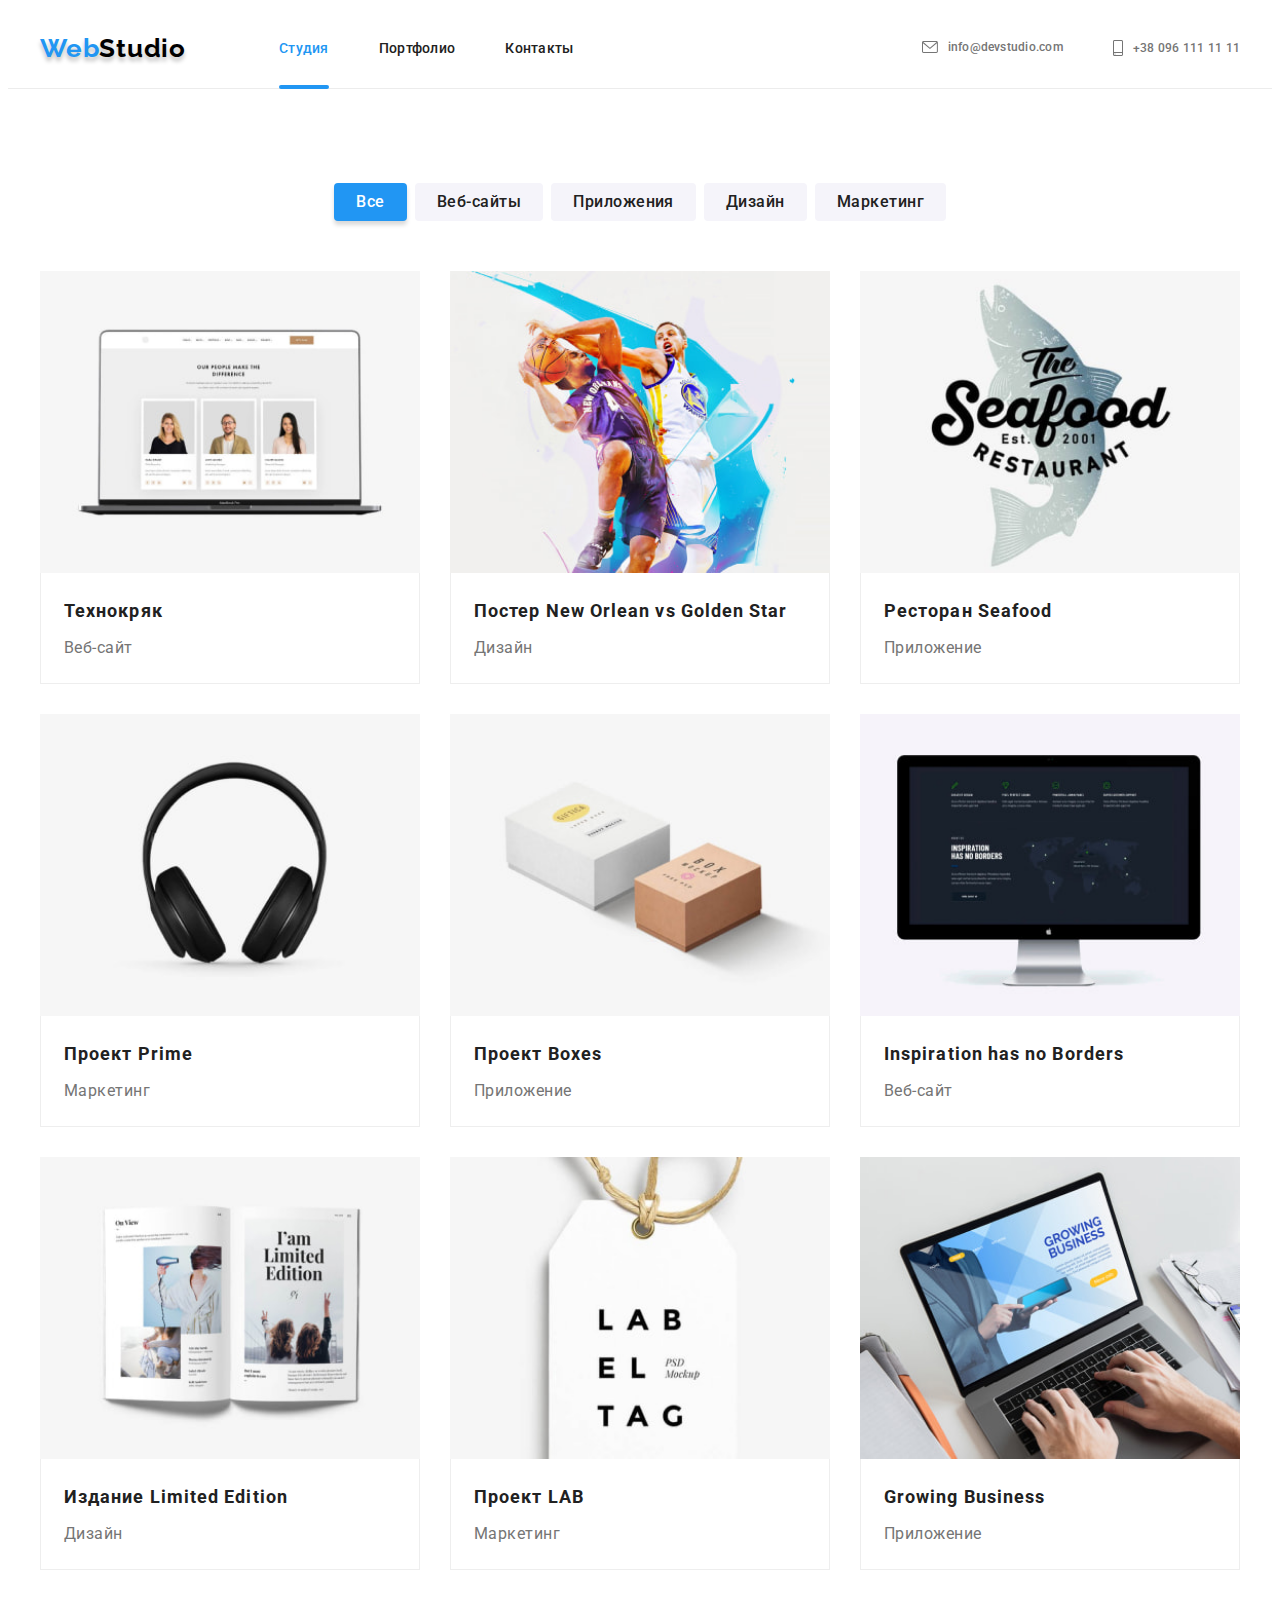
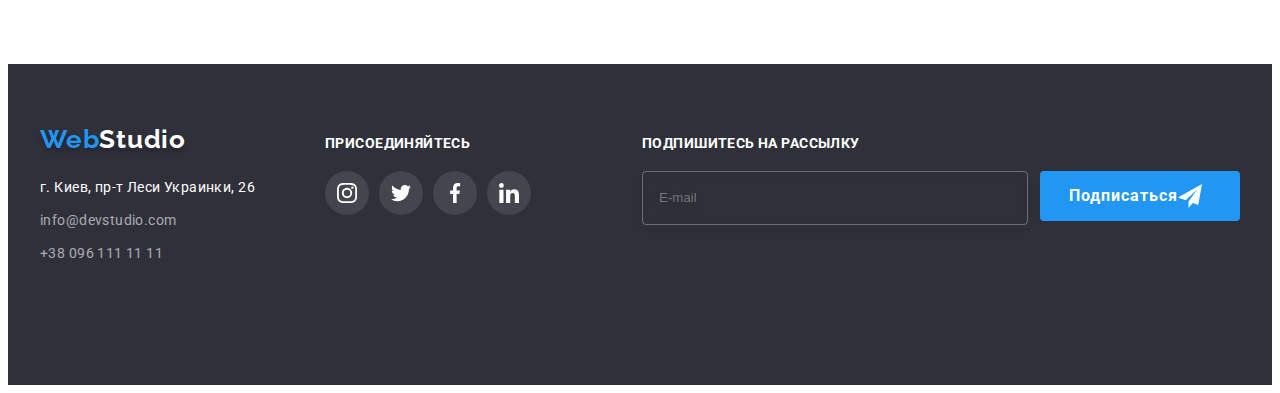
==== commit c782847f: "hw8 styles added" ====
--- a/portfolio.html
+++ b/portfolio.html
@@ -59,6 +59,12 @@
             >
           </li>
         </ul>
+
+        <button class="header__menu-btn" type="button" data-menu-open>
+          <svg class="header__menu-icon" width="40" height="40">
+            <use href="./images/icons.svg#menu"></use>
+          </svg>
+        </button>
       </div>
     </header>
     <!-- Main section -->
@@ -401,5 +407,75 @@
         </div>
       </div>
     </footer>
+
+    <div class="menu-overlay" data-menu>
+      <div class="menu-conteiner">
+        <button type="button" class="menu__btn" data-menu-close>
+          <svg class="modal-btn-icon" width="40" height="40">
+            <use href="./images/icons.svg#close-menu"></use>
+          </svg>
+        </button>
+
+        <ul class="menu__list list">
+          <li class="menu__item item">
+            <a class="menu__link link" href="./index.html">Студия</a>
+          </li>
+          <li class="menu__item item">
+            <a class="menu__link menu__link--current link" href="./portfolio.html">Портфолио</a>
+          </li>
+          <li class="menu__item item"><a class="menu__link link" href="#contacts">Контакты</a></li>
+        </ul>
+
+        <ul class="menu__list list">
+          <li class="menu__item item">
+            <a class="menu__phone link" href="tel:+380961111111">+38 096 111 11 11</a>
+          </li>
+          <li class="menu__item item">
+            <a class="menu__mail link" href="mailto:info@devstudio.com">info@devstudio.com</a>
+          </li>
+        </ul>
+
+        <ul class="menu__list mob__socials list">
+          <li class="menu__socials-item item">
+            <a
+              class="menu__socials link"
+              href="https://instagram.com"
+              target="_blank"
+              rel="noopener noreferrer"
+              >Instagram</a
+            >
+          </li>
+          <li class="menu__socials-item item">
+            <a
+              class="menu__socials link"
+              href="https://twitter.com"
+              target="_blank"
+              rel="noopener noreferrer"
+              >Twitter</a
+            >
+          </li>
+          <li class="menu__socials-item item">
+            <a
+              class="menu__socials link"
+              href="https://www.facebook.com"
+              target="_blank"
+              rel="noopener noreferrer"
+              >Facebook</a
+            >
+          </li>
+          <li class="menu__socials-item item">
+            <a
+              class="menu__socials linkedin link"
+              href="https://www.linkedin.com"
+              target="_blank"
+              rel="noopener noreferrer"
+              >LinkedIn</a
+            >
+          </li>
+        </ul>
+      </div>
+    </div>
+
+    <script src="./js/mobile-menu.js"></script>
   </body>
 </html>
--- a/css/main.min.css
+++ b/css/main.min.css
@@ -1 +1 @@
-:root{--main-font: "Roboto", sans-serif;--secondary-font: "Raleway", sans-serif;--main-txt-cl: #212121;--secondary-txt-cl: #757575;--accent-txt-cl: #2196f3;--studio-dark-cl: #000000;--footer-mail-phone-cl: rgba(255, 255, 255, 0.6);--light-txt-cl: #ffffff;--dark-bg-cl: #2f303a;--contacts-bg-cl: #f5f4fa;--btn-hover-cl: #188ce8;--portfolio-hover-cl: rgba(33, 150, 243, 0.9);--border-cl: #ececec;--portfolio-border-cl: #eeeeee;--icons-cl: #afb1b8;--footer-icons-bg: rgba(255, 255, 255, 0.1);--anim: 250ms cubic-bezier(0.4, 0, 0.2, 1);--subscription-input: rgba(255, 255, 255, 0.3);--indent: 30px;--items: 3}.visually-hidden{position:absolute;width:1px;height:1px;margin:-1px;border:0;padding:0;white-space:nowrap;-webkit-clip-path:inset(100%);clip-path:inset(100%);clip:rect(0 0 0 0);overflow:hidden}body{font-family:var(--main-font);color:var(--main-txt-cl);background-color:var(--light-txt-cl);font-size:14px;letter-spacing:.03em}.no-scroll{overflow:hidden}h1,h2,h3,h4,h5,h6,p{margin:0}ul{margin:0;padding:0}img{display:block;max-width:100%;height:auto}.link{text-decoration:none;color:currentColor}.list{list-style:none;padding-left:0;margin:0}.btn{max-width:200px;min-width:73px;min-height:38px;padding:6px 22px;border:none;font-family:inherit;font-weight:500;font-size:16px;line-height:1.625;text-align:center;letter-spacing:.03em;color:var(--main-txt-cl);background-color:var(--contacts-bg-cl);border-radius:4px;cursor:pointer;-webkit-transition:background-color var(--anim),color var(--anim),-webkit-box-shadow var(--anim);transition:background-color var(--anim),color var(--anim),-webkit-box-shadow var(--anim);transition:background-color var(--anim),color var(--anim),box-shadow var(--anim);transition:background-color var(--anim),color var(--anim),box-shadow var(--anim),-webkit-box-shadow var(--anim)}.btn--accent{-webkit-box-shadow:0px 4px 4px rgba(0,0,0,.15);box-shadow:0px 4px 4px rgba(0,0,0,.15);background-color:var(--accent-txt-cl);color:var(--light-txt-cl)}.btn:hover,.btn:focus{-webkit-box-shadow:0px 4px 4px rgba(0,0,0,.15);box-shadow:0px 4px 4px rgba(0,0,0,.15);background-color:var(--accent-txt-cl);color:var(--light-txt-cl)}.card-set{display:-webkit-box;display:-ms-flexbox;display:flex;-ms-flex-wrap:wrap;flex-wrap:wrap;gap:var(--indent)}.card-set__item{-ms-flex-preferred-size:calc((100% - var(--indent)*(var(--items) - 1))/var(--items));flex-basis:calc((100% - var(--indent)*(var(--items) - 1))/var(--items))}.conteiner{padding-left:15px;padding-right:15px;margin-left:auto;margin-right:auto}@media screen and (min-width: 480px){.conteiner{width:480px}}@media screen and (min-width: 768px){.conteiner{width:768px}}@media screen and (min-width: 1200px){.conteiner{width:1200px}}.section{padding-top:60px;padding-bottom:60px}@media screen and (min-width: 1200px){.section{padding-top:94px;padding-bottom:94px}}.section-title{font-weight:700;font-size:36px;line-height:1.1666666667;text-align:center;letter-spacing:.03em;margin-bottom:50px}.socials{display:-webkit-box;display:-ms-flexbox;display:flex;-webkit-box-align:center;-ms-flex-align:center;align-items:center;-webkit-box-pack:center;-ms-flex-pack:center;justify-content:center;gap:10px}.socials__link{display:-webkit-box;display:-ms-flexbox;display:flex;-webkit-box-align:center;-ms-flex-align:center;align-items:center;-webkit-box-pack:center;-ms-flex-pack:center;justify-content:center;width:44px;height:44px;border-radius:50%;color:var(--icons-cl);-webkit-transition:background-color var(--anim),color var(--anim);transition:background-color var(--anim),color var(--anim)}.socials__link:hover,.socials__link:focus{background-color:var(--accent-txt-cl);color:var(--light-txt-cl)}.socials__icon{fill:currentColor}.socials__link--dark{display:-webkit-box;display:-ms-flexbox;display:flex;-webkit-box-align:center;-ms-flex-align:center;align-items:center;-webkit-box-pack:center;-ms-flex-pack:center;justify-content:center;width:44px;height:44px;border-radius:50%;background-color:var(--footer-icons-bg);-webkit-transition:background-color var(--anim);transition:background-color var(--anim)}.socials__link--dark:hover,.socials__link--dark:focus{background-color:var(--accent-txt-cl)}.socials__icon--dark{fill:var(--light-txt-cl)}.socials__link--dark:hover .socials__icon--dark,.socials__link--dark:focus .socials__icon--dark{fill:var(--light-txt-cl)}.filter__list{display:-webkit-box;display:-ms-flexbox;display:flex;gap:8px;margin-bottom:50px;margin-right:auto;margin-left:auto;-webkit-box-pack:center;-ms-flex-pack:center;justify-content:center}.backdrop{position:fixed;width:100%;height:100%;top:0;left:0;background-color:rgba(0,0,0,.2);-webkit-transition:opacity var(--anim),visibility var(--anim);transition:opacity var(--anim),visibility var(--anim);z-index:1000}.backdrop.is-hidden{opacity:0;visibility:hidden;pointer-events:none}.backdrop.is-hidden .modal{opacity:0;-webkit-transform:translate(-50%, -50%) scale(0.3) rotate(1turn);transform:translate(-50%, -50%) scale(0.3) rotate(1turn)}.modal{position:absolute;top:50%;left:50%;-webkit-transform:translate(-50%, -50%) scale(1) rotate(0);transform:translate(-50%, -50%) scale(1) rotate(0);width:450px;height:609px;padding:40px;background-color:var(--light-txt-cl);-webkit-box-shadow:0px 1px 3px rgba(0,0,0,.12),0px 1px 1px rgba(0,0,0,.14),0px 2px 1px rgba(0,0,0,.2);box-shadow:0px 1px 3px rgba(0,0,0,.12),0px 1px 1px rgba(0,0,0,.14),0px 2px 1px rgba(0,0,0,.2);border-radius:4px;opacity:1;-webkit-transition:opacity var(--anim),-webkit-transform var(--anim);transition:opacity var(--anim),-webkit-transform var(--anim);transition:transform var(--anim),opacity var(--anim);transition:transform var(--anim),opacity var(--anim),-webkit-transform var(--anim)}@media screen and (min-width: 1200px){.modal{width:528px;height:581px}}.modal__btn{position:absolute;top:8px;right:8px;display:-webkit-box;display:-ms-flexbox;display:flex;-webkit-box-align:center;-ms-flex-align:center;align-items:center;-webkit-box-pack:center;-ms-flex-pack:center;justify-content:center;width:30px;height:30px;padding:0;border-radius:50%;background-color:rgba(0,0,0,0);border:1px solid rgba(0,0,0,.1);cursor:pointer;-webkit-transition:fill var(--anim);transition:fill var(--anim)}.modal__btn:hover,.modal__btn:focus{fill:var(--accent-txt-cl)}.form{text-align:center}.form__title{display:block;margin-bottom:12px;font-size:20px;line-height:1.15;text-align:center;letter-spacing:.03em;color:currentColor}.form__group{margin-bottom:20px}.form__wrap{display:block;position:relative;margin-bottom:10px}.form__wrap:last-child{margin-bottom:0}.form__lable{display:block;text-align:left;margin-bottom:4px;font-weight:400;font-size:12px;line-height:1.1666666667;letter-spacing:.01em;color:var(--secondary-txt-cl)}.form__input,.form__textarea{width:100%;border:1px solid rgba(33,33,33,.2);border-radius:4px;padding:11px;padding-left:40px;outline:rgba(0,0,0,0);-webkit-transition:border-color var(--anim);transition:border-color var(--anim)}.form__input:hover,.form__input:focus,.form__textarea:hover,.form__textarea:focus{border-color:var(--accent-txt-cl)}.form__textarea{resize:none;padding:12px 16px;height:120px}.form__icon{position:absolute;bottom:11px;left:12px;-webkit-transition:fill var(--anim);transition:fill var(--anim)}.form__input:hover+.form__icon,.form__input:focus+.form__icon{fill:var(--accent-txt-cl)}.form-agreement{display:-webkit-box;display:-ms-flexbox;display:flex;-webkit-box-align:center;-ms-flex-align:center;align-items:center;-webkit-box-pack:center;-ms-flex-pack:center;justify-content:center;gap:6px;margin-bottom:30px}.form-agreement__checkbox:checked+.form-agreement__icon .form-agreement__icon-uncheck{opacity:0;-webkit-transition:opasity var(--anim);transition:opasity var(--anim)}.form-agreement__icon-check{opacity:0;-webkit-transition:opasity var(--anim);transition:opasity var(--anim)}.form-agreement__checkbox:checked+.form-agreement__icon .form-agreement__icon-check{opacity:1;-webkit-transition:opasity var(--anim);transition:opasity var(--anim)}.form-agreement__text{font-size:12px;line-height:.8571428571;-webkit-user-select:none;-moz-user-select:none;-ms-user-select:none;user-select:none;text-underline-position:under}@media screen and (min-width: 1200px){.form-agreement__text{font-size:14px;line-height:1.7142857143}}.form-agreement__link{color:var(--accent-txt-cl)}.form__btn{padding:10px 55px;font-weight:700;font-size:16px;line-height:1.875;display:-webkit-inline-box;display:-ms-inline-flexbox;display:inline-flex;-webkit-box-align:center;-ms-flex-align:center;align-items:center;text-align:center;letter-spacing:.06em;background-color:var(--accent-txt-cl);color:var(--light-txt-cl);border:none;border-radius:4px;cursor:pointer;-webkit-transition:background-color var(--anim),-webkit-box-shadow var(--anim);transition:background-color var(--anim),-webkit-box-shadow var(--anim);transition:background-color var(--anim),box-shadow var(--anim);transition:background-color var(--anim),box-shadow var(--anim),-webkit-box-shadow var(--anim)}.form__btn:hover,.form__btn:focus{background-color:var(--btn-hover-cl);-webkit-box-shadow:0px 4px 4px rgba(0,0,0,.15);box-shadow:0px 4px 4px rgba(0,0,0,.15)}.header{border-bottom:1px solid var(--border-cl)}.header__conteiner{display:-webkit-box;display:-ms-flexbox;display:flex;-webkit-box-align:center;-ms-flex-align:center;align-items:center}.header__logo{font-family:var(--secondary-font);font-weight:700;font-size:26px;line-height:1.1923076923;letter-spacing:.03em;color:var(--studio-dark-cl);text-shadow:0px 4px 4px rgba(0,0,0,.25)}@media screen and (min-width: 768px){.header__logo{margin-right:88px}}@media screen and (min-width: 1200px){.header__logo{margin-right:93px}}.header__logo--cl{color:var(--accent-txt-cl)}@media screen and (min-width: 1200px){.header__list{display:-webkit-box;display:-ms-flexbox;display:flex}}@media screen and (min-width: 768px){.header__item{padding-top:5px;padding-bottom:5px;-webkit-box-align:start;-ms-flex-align:start;align-items:start}}@media screen and (min-width: 1200px){.header__item{margin-right:50px}.header__item:last-child{margin-right:0}}.header__phone,.header__mail{display:-webkit-box;display:-ms-flexbox;display:flex;-webkit-box-align:center;-ms-flex-align:center;align-items:center;-webkit-box-pack:center;-ms-flex-pack:center;justify-content:center;font-weight:500;font-size:14px;line-height:16px;letter-spacing:.02em;color:var(--secondary-txt-cl);-webkit-transition:color var(--anim);transition:color var(--anim)}.header__phone:hover,.header__phone:focus,.header__mail:hover,.header__mail:focus{color:var(--accent-txt-cl)}@media screen and (min-width: 768px){.header__phone,.header__mail{-webkit-box-pack:left;-ms-flex-pack:left;justify-content:left;font-size:12px;line-height:1.1666666667}}@media screen and (min-width: 1200px){.header__phone,.header__mail{padding-top:32px;padding-bottom:32px}}.header__icon{fill:currentColor;margin-right:10px}.nav{margin-right:auto}.nav__list{display:-webkit-box;display:-ms-flexbox;display:flex;padding-top:32px;padding-bottom:32px}.nav__item{margin-right:50px}.nav__item:last-child{margin-right:0}.nav__link{font-weight:500;font-size:14px;line-height:1.1428571429;letter-spacing:.02em;padding-top:32px;padding-bottom:32px;-webkit-transition:color var(--anim);transition:color var(--anim)}.nav__link:hover,.nav__link:focus{color:var(--accent-txt-cl)}.nav__link--current{position:relative;color:var(--accent-txt-cl)}.nav__link--current::after{content:"";position:absolute;bottom:-1px;left:0;display:block;width:100%;height:4px;background-color:var(--accent-txt-cl);border-radius:2px}.hero{max-width:1600px;margin-left:auto;margin-right:auto;padding-top:200px;padding-bottom:200px;text-align:center;background-color:var(--dark-bg-cl);background-image:-webkit-gradient(linear, left top, right top, from(rgba(47, 48, 58, 0.4)), to(rgba(47, 48, 58, 0.4))),url(../images/hero/hero-bg.jpeg);background-image:linear-gradient(to right, rgba(47, 48, 58, 0.4), rgba(47, 48, 58, 0.4)),url(../images/hero/hero-bg.jpeg);background-repeat:no-repeat;background-position:center;background-size:cover}.hero__title{font-weight:900;text-align:center;letter-spacing:.06em;text-transform:uppercase;color:var(--light-txt-cl);margin-bottom:30px;margin-left:auto;margin-right:auto}@media screen and (min-width: 480px){.hero__title{font-size:26px;line-height:1.6153846154;max-width:360px}}@media screen and (min-width: 1200px){.hero__title{font-size:44px;line-height:1.3636363636;max-width:696px}}.hero__btn{max-width:300px;min-width:200px;min-height:50px;padding:10px 32px;border:none;font-family:inherit;font-weight:700;font-size:16px;line-height:1.875;letter-spacing:.06em;color:var(--light-txt-cl);background-color:var(--accent-txt-cl);-webkit-box-shadow:0px 4px 4px rgba(0,0,0,.15);box-shadow:0px 4px 4px rgba(0,0,0,.15);border-radius:4px;cursor:pointer;-webkit-transition:background-color var(--anim);transition:background-color var(--anim)}.hero__btn:hover,.hero__btn:focus{background-color:var(--btn-hover-cl)}.studio{padding-top:60px;padding-bottom:60px}@media screen and (min-width: 1200px){.studio{padding-top:94px;padding-bottom:94px}}.studio__list{--items: 1}@media screen and (min-width: 768px){.studio__list{--items: 2}}@media screen and (min-width: 1200px){.studio__list{--items: 4}}.studio__icons{display:-webkit-box;display:-ms-flexbox;display:flex;-webkit-box-align:center;-ms-flex-align:center;align-items:center;-webkit-box-pack:center;-ms-flex-pack:center;justify-content:center;margin-bottom:30px;gap:30px;width:100%;height:120px;background-color:var(--contacts-bg-cl);border-radius:4px}.studio__item:last-child{margin-right:0}.studio__subtitle{font-weight:700;font-size:14px;line-height:1.1428571429;letter-spacing:.03em;text-transform:uppercase;margin-bottom:10px;text-align:center}@media screen and (min-width: 768px){.studio__subtitle{text-align:left}}.studio__desc{font-size:14px;line-height:1.7142857143;letter-spacing:.03em;color:var(--secondary-txt-cl)}.portfolio{padding-top:0}@media screen and (max-width: 1199px){.portfolio{display:none}}.portfolio__item{position:relative}.portfolio__item:last-child{margin-right:0}.portfolio__overlay{position:absolute;bottom:0;width:100%;height:70px;display:-webkit-box;display:-ms-flexbox;display:flex;-webkit-box-align:center;-ms-flex-align:center;align-items:center;-webkit-box-pack:center;-ms-flex-pack:center;justify-content:center;background-color:rgba(47,48,58,.8)}.portfolio__text{font-weight:700;line-height:1.1428571429;text-transform:uppercase;color:var(--light-txt-cl)}.contacts{background-color:var(--contacts-bg-cl)}.contacts__list{--items: 1}@media screen and (min-width: 768px){.contacts__list{--items: 2}}@media screen and (min-width: 1200px){.contacts__list{--items: 4}}.contacts__item{background:var(--light-txt-cl);-webkit-box-shadow:0px 1px 3px rgba(0,0,0,.12),0px 1px 1px rgba(0,0,0,.14),0px 2px 1px rgba(0,0,0,.2);box-shadow:0px 1px 3px rgba(0,0,0,.12),0px 1px 1px rgba(0,0,0,.14),0px 2px 1px rgba(0,0,0,.2);border-radius:0px 0px 4px 4px}.contacts__item:last-child{margin-right:0}.contacts__card{padding:30px 0;text-align:center}.contacts__title{font-weight:500;font-size:16px;line-height:1.1875;letter-spacing:.03em;margin-bottom:10px}.contacts__desc{font-size:16px;line-height:1.1875;letter-spacing:.03em;color:var(--secondary-txt-cl);margin-bottom:16px}.clients__list{--items: 2}@media screen and (min-width: 768px){.clients__list{--items: 3}}@media screen and (min-width: 1200px){.clients__list{--items: 6}}.clients__link{display:-webkit-box;display:-ms-flexbox;display:flex;-webkit-box-align:center;-ms-flex-align:center;align-items:center;-webkit-box-pack:center;-ms-flex-pack:center;justify-content:center;width:100%;height:92px;border-radius:4px;color:var(--icons-cl);border:1px solid var(--icons-cl);-webkit-transition:border-color var(--anim),color var(--anim);transition:border-color var(--anim),color var(--anim)}.clients__link:hover,.clients__link:focus{border-color:var(--accent-txt-cl);color:var(--accent-txt-cl)}.clients__icon{fill:currentColor}.footer{background-color:var(--dark-bg-cl);padding-top:60px;padding-bottom:60px}.footer__conteiner{-webkit-box-align:baseline;-ms-flex-align:baseline;align-items:baseline;text-align:center}@media screen and (min-width: 1200px){.footer__conteiner{display:-webkit-box;display:-ms-flexbox;display:flex;-moz-text-align-last:left;text-align-last:left}}@media screen and (min-width: 768px)and (max-width: 1199px){.footer-tablet__conteiner{display:-webkit-box;display:-ms-flexbox;display:flex}}@media screen and (min-width: 1200px){.footer-tablet__conteiner{display:-webkit-box;display:-ms-flexbox;display:flex;-webkit-box-align:baseline;-ms-flex-align:baseline;align-items:baseline}}@media screen and (min-width: 768px){.footer__block{margin-left:76px;margin-right:165px}}@media screen and (min-width: 1200px){.footer__block{margin-left:0;margin-right:70px}}.footer__logo{font-family:var(--secondary-font);font-weight:700;font-size:26px;line-height:1.1923076923;letter-spacing:.03em;color:var(--studio-dark-cl);text-shadow:0px 4px 4px rgba(0,0,0,.25)}.footer__logo--cl{color:var(--light-txt-cl)}.footer__address{font-style:normal;margin-top:20px}.footer__list{padding-bottom:60px}.footer__item{margin-bottom:9px}.footer__item:last-child{margin-bottom:0}.footer__link{font-size:14px;line-height:1.7142857143;letter-spacing:.03em;color:var(--light-txt-cl);-webkit-transition:color var(--anim);transition:color var(--anim)}.footer__link:hover,.footer__link:focus{color:var(--accent-txt-cl)}.footer__phone,.footer__mail{font-size:14px;line-height:1.7142857143;letter-spacing:.03em;color:var(--footer-mail-phone-cl);-webkit-transition:color var(--anim);transition:color var(--anim)}.footer__phone:hover,.footer__phone:focus,.footer__mail:hover,.footer__mail:focus{color:var(--accent-txt-cl)}.join{padding-bottom:60px}.join__text{font-weight:700;font-size:14px;line-height:1.1428571429;letter-spacing:.03em;text-transform:uppercase;color:var(--light-txt-cl);margin-bottom:20px}.join-list{display:-webkit-box;display:-ms-flexbox;display:flex;-webkit-box-align:center;-ms-flex-align:center;align-items:center;-webkit-box-pack:center;-ms-flex-pack:center;justify-content:center;gap:10px;margin-left:70px}@media screen and (min-width: 1200px){.subscription{margin-left:auto}}.subscription__text{font-weight:700;font-size:14px;line-height:1.1428571429;letter-spacing:.03em;text-transform:uppercase;color:var(--light-txt-cl);margin-bottom:20px}@media screen and (min-width: 1200px){.subscription__form{display:-webkit-box;display:-ms-flexbox;display:flex}}.subscription__input{width:358px;height:50px;outline:none;background-color:rgba(0,0,0,0);border:1px solid var(--subscription-input);-webkit-filter:drop-shadow(0px 4px 4px rgba(0, 0, 0, 0.15));filter:drop-shadow(0px 4px 4px rgba(0, 0, 0, 0.15));border-radius:4px;padding-left:16px;padding-right:10px;margin-bottom:20px;color:var(--light-txt-cl);-webkit-transition:border-color var(--anim);transition:border-color var(--anim)}.subscription__input:hover,.subscription__input:focus{border-color:var(--accent-txt-cl)}@media screen and (min-width: 1200px){.subscription__input{margin-right:12px}}.subscription__btn{margin:0 auto;width:200px;height:50px;padding-left:29px;font-family:inherit;font-weight:700;font-size:16px;line-height:1.875;display:-webkit-box;display:-ms-flexbox;display:flex;-webkit-box-align:center;-ms-flex-align:center;align-items:center;text-align:center;letter-spacing:.06em;color:var(--light-txt-cl);background-color:var(--accent-txt-cl);border:none;border-radius:4px;cursor:pointer;-webkit-transition:background-color var(--anim),-webkit-box-shadow var(--anim);transition:background-color var(--anim),-webkit-box-shadow var(--anim);transition:background-color var(--anim),box-shadow var(--anim);transition:background-color var(--anim),box-shadow var(--anim),-webkit-box-shadow var(--anim)}.subscription__btn:hover,.subscription__btn:focus{background-color:var(--btn-hover-cl);-webkit-box-shadow:0px 4px 4px rgba(0,0,0,.15);box-shadow:0px 4px 4px rgba(0,0,0,.15)}.subscription__icon{margin-left:10px}.page-portfolio__list{--item: 1}@media screen and (min-width: 768px){.page-portfolio__list{--item: 2}}@media screen and (min-width: 1200px){.page-portfolio__list{--item: 3}}.page-portfolio__item:hover .page-portfolio__overlay,.page-portfolio__item:focus .page-portfolio__overlay{-webkit-transform:translateY(0);transform:translateY(0)}.page-portfolio__link{display:block;-webkit-transition:-webkit-box-shadow var(--anim);transition:-webkit-box-shadow var(--anim);transition:box-shadow var(--anim);transition:box-shadow var(--anim), -webkit-box-shadow var(--anim)}.page-portfolio__link:hover,.page-portfolio__link:focus{-webkit-box-shadow:0px 1px 1px rgba(0,0,0,.12),0px 4px 4px rgba(0,0,0,.06),1px 4px 6px rgba(0,0,0,.16);box-shadow:0px 1px 1px rgba(0,0,0,.12),0px 4px 4px rgba(0,0,0,.06),1px 4px 6px rgba(0,0,0,.16)}.page-portfolio__card-overlay{position:relative;overflow:hidden}.page-portfolio__overlay{position:absolute;top:0;left:0;-webkit-transform:translateY(100%);transform:translateY(100%);width:100%;height:294px;background-color:var(--portfolio-hover-cl);padding:63px 24px;display:-webkit-box;display:-ms-flexbox;display:flex;-webkit-box-align:center;-ms-flex-align:center;align-items:center;-webkit-box-pack:center;-ms-flex-pack:center;justify-content:center;font-size:18px;line-height:1.5555555556;letter-spacing:.03em;-webkit-transition:-webkit-transform var(--anim);transition:-webkit-transform var(--anim);transition:transform var(--anim);transition:transform var(--anim), -webkit-transform var(--anim)}.page-portfolio__overlay-text{color:var(--light-txt-cl);text-align:center;-webkit-user-select:none;-moz-user-select:none;-ms-user-select:none;user-select:none}.page-portfolio__card{padding:20px 23px;border:1px solid var(--portfolio-border-cl);border-top:none}.page-portfolio__card-title{font-weight:700;font-size:18px;line-height:2;letter-spacing:.06em;margin-bottom:4px}.page-portfolio__card-desc{font-size:16px;line-height:1.875;letter-spacing:.03em;color:var(--secondary-txt-cl)}/*# sourceMappingURL=main.min.css.map */+:root{--main-font: "Roboto", sans-serif;--secondary-font: "Raleway", sans-serif;--main-txt-cl: #212121;--secondary-txt-cl: #757575;--accent-txt-cl: #2196f3;--studio-dark-cl: #000000;--footer-mail-phone-cl: rgba(255, 255, 255, 0.6);--light-txt-cl: #ffffff;--dark-bg-cl: #2f303a;--contacts-bg-cl: #f5f4fa;--btn-hover-cl: #188ce8;--portfolio-hover-cl: rgba(33, 150, 243, 0.9);--border-cl: #ececec;--portfolio-border-cl: #eeeeee;--icons-cl: #afb1b8;--footer-icons-bg: rgba(255, 255, 255, 0.1);--anim: 250ms cubic-bezier(0.4, 0, 0.2, 1);--subscription-input: rgba(255, 255, 255, 0.3);--indent: 30px;--items: 3}.visually-hidden{position:absolute;width:1px;height:1px;margin:-1px;border:0;padding:0;white-space:nowrap;-webkit-clip-path:inset(100%);clip-path:inset(100%);clip:rect(0 0 0 0);overflow:hidden}body{font-family:var(--main-font);color:var(--main-txt-cl);background-color:var(--light-txt-cl);font-size:14px;letter-spacing:.03em}.no-scroll{overflow:hidden}h1,h2,h3,h4,h5,h6,p{margin:0}ul{margin:0;padding:0}img{display:block;width:100%;height:auto;-o-object-fit:cover;object-fit:cover;-o-object-position:center;object-position:center}.link{text-decoration:none;color:currentColor}.list{list-style:none;padding-left:0;margin:0}.btn{max-width:200px;min-width:73px;min-height:38px;padding:6px 22px;border:none;font-family:inherit;font-weight:500;font-size:16px;line-height:1.625;text-align:center;letter-spacing:.03em;color:var(--main-txt-cl);background-color:var(--contacts-bg-cl);border-radius:4px;cursor:pointer;-webkit-transition:background-color var(--anim),color var(--anim),-webkit-box-shadow var(--anim);transition:background-color var(--anim),color var(--anim),-webkit-box-shadow var(--anim);transition:background-color var(--anim),color var(--anim),box-shadow var(--anim);transition:background-color var(--anim),color var(--anim),box-shadow var(--anim),-webkit-box-shadow var(--anim)}.btn--accent{-webkit-box-shadow:0px 4px 4px rgba(0,0,0,.15);box-shadow:0px 4px 4px rgba(0,0,0,.15);background-color:var(--accent-txt-cl);color:var(--light-txt-cl)}.btn:hover,.btn:focus{-webkit-box-shadow:0px 4px 4px rgba(0,0,0,.15);box-shadow:0px 4px 4px rgba(0,0,0,.15);background-color:var(--accent-txt-cl);color:var(--light-txt-cl)}.card-set{display:-webkit-box;display:-ms-flexbox;display:flex;-ms-flex-wrap:wrap;flex-wrap:wrap;gap:var(--indent)}.card-set__item{-ms-flex-preferred-size:calc((100% - var(--indent)*(var(--items) - 1))/var(--items));flex-basis:calc((100% - var(--indent)*(var(--items) - 1))/var(--items))}.conteiner{padding-left:15px;padding-right:15px;margin-left:auto;margin-right:auto}@media screen and (min-width: 480px){.conteiner{width:480px}}@media screen and (min-width: 768px){.conteiner{width:768px}}@media screen and (min-width: 1200px){.conteiner{width:1200px}}.section{padding-top:60px;padding-bottom:60px}@media screen and (min-width: 1200px){.section{padding-top:94px;padding-bottom:94px}}.section-title{font-weight:700;font-size:36px;line-height:1.1666666667;text-align:center;letter-spacing:.03em;margin-bottom:50px}.socials{display:-webkit-box;display:-ms-flexbox;display:flex;-webkit-box-align:center;-ms-flex-align:center;align-items:center;-webkit-box-pack:center;-ms-flex-pack:center;justify-content:center;gap:10px}.socials__link{display:-webkit-box;display:-ms-flexbox;display:flex;-webkit-box-align:center;-ms-flex-align:center;align-items:center;-webkit-box-pack:center;-ms-flex-pack:center;justify-content:center;width:44px;height:44px;border-radius:50%;color:var(--icons-cl);-webkit-transition:background-color var(--anim),color var(--anim);transition:background-color var(--anim),color var(--anim)}.socials__link:hover,.socials__link:focus{background-color:var(--accent-txt-cl);color:var(--light-txt-cl)}.socials__icon{fill:currentColor}.socials__link--dark{display:-webkit-box;display:-ms-flexbox;display:flex;-webkit-box-align:center;-ms-flex-align:center;align-items:center;-webkit-box-pack:center;-ms-flex-pack:center;justify-content:center;width:44px;height:44px;border-radius:50%;background-color:var(--footer-icons-bg);-webkit-transition:background-color var(--anim);transition:background-color var(--anim)}.socials__link--dark:hover,.socials__link--dark:focus{background-color:var(--accent-txt-cl)}.socials__icon--dark{fill:var(--light-txt-cl)}.socials__link--dark:hover .socials__icon--dark,.socials__link--dark:focus .socials__icon--dark{fill:var(--light-txt-cl)}.filter__list{display:-webkit-box;display:-ms-flexbox;display:flex;gap:8px;width:363px;height:91px;-ms-flex-wrap:wrap;flex-wrap:wrap;-webkit-box-pack:start;-ms-flex-pack:start;justify-content:start}@media screen and (min-width: 767px){.filter__list{display:-webkit-box;display:-ms-flexbox;display:flex;gap:8px;margin-bottom:50px;margin-right:auto;margin-left:auto;-webkit-box-pack:center;-ms-flex-pack:center;justify-content:center;-ms-flex-wrap:nowrap;flex-wrap:nowrap;width:100%;height:100%}}.backdrop{position:fixed;width:100%;height:100%;top:0;left:0;background-color:rgba(0,0,0,.2);-webkit-transition:opacity var(--anim),visibility var(--anim);transition:opacity var(--anim),visibility var(--anim);z-index:10000;overflow-y:scroll;overflow-x:scroll}.backdrop.is-hidden{opacity:0;visibility:hidden;pointer-events:none}.backdrop.is-hidden .modal{opacity:0;-webkit-transform:translate(-50%, -50%) scale(0.3) rotate(1turn);transform:translate(-50%, -50%) scale(0.3) rotate(1turn)}.modal{position:absolute;top:50%;left:50%;-webkit-transform:translate(-50%, -50%) scale(1) rotate(0);transform:translate(-50%, -50%) scale(1) rotate(0);width:450px;height:609px;padding:40px;background-color:var(--light-txt-cl);-webkit-box-shadow:0px 1px 3px rgba(0,0,0,.12),0px 1px 1px rgba(0,0,0,.14),0px 2px 1px rgba(0,0,0,.2);box-shadow:0px 1px 3px rgba(0,0,0,.12),0px 1px 1px rgba(0,0,0,.14),0px 2px 1px rgba(0,0,0,.2);border-radius:4px;opacity:1;-webkit-transition:opacity var(--anim),-webkit-transform var(--anim);transition:opacity var(--anim),-webkit-transform var(--anim);transition:transform var(--anim),opacity var(--anim);transition:transform var(--anim),opacity var(--anim),-webkit-transform var(--anim)}@media screen and (min-width: 1200px){.modal{width:528px;height:581px}}.modal__btn{position:absolute;top:8px;right:8px;display:-webkit-box;display:-ms-flexbox;display:flex;-webkit-box-align:center;-ms-flex-align:center;align-items:center;-webkit-box-pack:center;-ms-flex-pack:center;justify-content:center;width:30px;height:30px;padding:0;border-radius:50%;background-color:rgba(0,0,0,0);border:1px solid rgba(0,0,0,.1);cursor:pointer;-webkit-transition:fill var(--anim);transition:fill var(--anim)}.modal__btn:hover,.modal__btn:focus{fill:var(--accent-txt-cl)}.form{text-align:center}.form__title{display:block;margin-bottom:12px;font-size:20px;line-height:1.15;text-align:center;letter-spacing:.03em;color:currentColor}.form__group{margin-bottom:20px}.form__wrap{display:block;position:relative;margin-bottom:10px}.form__wrap:last-child{margin-bottom:0}.form__lable{display:block;text-align:left;margin-bottom:4px;font-weight:400;font-size:12px;line-height:1.1666666667;letter-spacing:.01em;color:var(--secondary-txt-cl)}.form__input,.form__textarea{width:100%;border:1px solid rgba(33,33,33,.2);border-radius:4px;padding:11px;padding-left:40px;outline:rgba(0,0,0,0);-webkit-transition:border-color var(--anim);transition:border-color var(--anim)}.form__input:hover,.form__input:focus,.form__textarea:hover,.form__textarea:focus{border-color:var(--accent-txt-cl)}.form__textarea{resize:none;padding:12px 16px;height:120px}.form__icon{position:absolute;bottom:11px;left:12px;-webkit-transition:fill var(--anim);transition:fill var(--anim)}.form__input:hover+.form__icon,.form__input:focus+.form__icon{fill:var(--accent-txt-cl)}.form-agreement{display:-webkit-box;display:-ms-flexbox;display:flex;-webkit-box-align:center;-ms-flex-align:center;align-items:center;-webkit-box-pack:center;-ms-flex-pack:center;justify-content:center;gap:6px;margin-bottom:30px}.form-agreement__checkbox:checked+.form-agreement__icon .form-agreement__icon-uncheck{opacity:0;-webkit-transition:opasity var(--anim);transition:opasity var(--anim)}.form-agreement__icon-check{opacity:0;-webkit-transition:opasity var(--anim);transition:opasity var(--anim)}.form-agreement__checkbox:checked+.form-agreement__icon .form-agreement__icon-check{opacity:1;-webkit-transition:opasity var(--anim);transition:opasity var(--anim)}.form-agreement__text{font-size:12px;line-height:.8571428571;-webkit-user-select:none;-moz-user-select:none;-ms-user-select:none;user-select:none;text-underline-position:under}@media screen and (min-width: 1200px){.form-agreement__text{font-size:14px;line-height:1.7142857143}}.form-agreement__link{color:var(--accent-txt-cl)}.form__btn{padding:10px 55px;font-weight:700;font-size:16px;line-height:1.875;display:-webkit-inline-box;display:-ms-inline-flexbox;display:inline-flex;-webkit-box-align:center;-ms-flex-align:center;align-items:center;text-align:center;letter-spacing:.06em;background-color:var(--accent-txt-cl);color:var(--light-txt-cl);border:none;border-radius:4px;cursor:pointer;-webkit-transition:background-color var(--anim),-webkit-box-shadow var(--anim);transition:background-color var(--anim),-webkit-box-shadow var(--anim);transition:background-color var(--anim),box-shadow var(--anim);transition:background-color var(--anim),box-shadow var(--anim),-webkit-box-shadow var(--anim)}.form__btn:hover,.form__btn:focus{background-color:var(--btn-hover-cl);-webkit-box-shadow:0px 4px 4px rgba(0,0,0,.15);box-shadow:0px 4px 4px rgba(0,0,0,.15)}.menu-overlay{opacity:0;pointer-events:none;visibility:hidden}@media screen and (min-width: 768px){.menu-overlay{display:none}}.menu-overlay.is-open{opacity:1;pointer-events:initial;visibility:visible}.menu-conteiner{display:-webkit-box;display:-ms-flexbox;display:flex;-webkit-box-orient:vertical;-webkit-box-direction:normal;-ms-flex-direction:column;flex-direction:column;position:fixed;top:0;left:0;width:100%;height:100%;background-color:var(--light-txt-cl);padding:48px 40px;-webkit-transform:translateX(100%);transform:translateX(100%);-webkit-transition:-webkit-transform var(--anim);transition:-webkit-transform var(--anim);transition:transform var(--anim);transition:transform var(--anim), -webkit-transform var(--anim)}.menu-overlay.is-open .menu-conteiner{-webkit-transform:translateX(0);transform:translateX(0)}.menu__btn{position:absolute;top:10px;right:15px;display:-webkit-box;display:-ms-flexbox;display:flex;-webkit-box-align:center;-ms-flex-align:center;align-items:center;-webkit-box-pack:center;-ms-flex-pack:center;justify-content:center;padding:0;background-color:rgba(0,0,0,0);border:none;cursor:pointer;-webkit-transition:fill var(--anim);transition:fill var(--anim)}.menu__btn:hover,.menu__btn:focus{fill:var(--accent-txt-cl)}.menu__list{gap:32px}.menu__list:first-child{margin-bottom:auto}.menu__list:nth-child(2){margin-bottom:auto}.menu__list:last-child{margin-top:64px;display:-webkit-box;display:-ms-flexbox;display:flex;-ms-flex-wrap:wrap;flex-wrap:wrap}.menu__item{font-weight:500;font-size:40px;line-height:1.175;letter-spacing:.02em;color:var(--main-txt-cl);margin-bottom:32px}.menu__item:last-child{margin-bottom:0}.menu__link:hover,.menu__link:focus{color:var(--accent-txt-cl)}.menu__link--current{color:var(--accent-txt-cl)}.menu__phone{font-size:34px;line-height:1.1764705882;color:var(--accent-txt-cl)}.menu__mail{font-size:24px;line-height:1.1666666667;color:var(--secondary-txt-cl)}.mob__socials{gap:10px}.menu__socials{color:var(--accent-txt-cl);padding-right:10px;border-right:1px solid rgba(33,33,33,.2);font-size:18px;line-height:1.2222222222}.linkedin{border:none}.header{border-bottom:1px solid var(--border-cl)}.header__conteiner{display:-webkit-box;display:-ms-flexbox;display:flex;-webkit-box-align:center;-ms-flex-align:center;align-items:center}.header__logo{font-family:var(--secondary-font);font-weight:700;font-size:24px;line-height:1.1666666667;letter-spacing:.03em;color:var(--studio-dark-cl);text-shadow:0px 4px 4px rgba(0,0,0,.25);padding-top:16px;padding-bottom:16px}@media screen and (min-width: 768px){.header__logo{margin-right:88px}}@media screen and (min-width: 1200px){.header__logo{margin-right:93px;font-size:26px;line-height:1.1923076923}}.header__logo--cl{color:var(--accent-txt-cl)}@media screen and (max-width: 767px){.header__list{display:none}}@media screen and (min-width: 1200px){.header__list{display:-webkit-box;display:-ms-flexbox;display:flex}}@media screen and (min-width: 768px){.header__item{padding-top:5px;padding-bottom:5px;-webkit-box-align:start;-ms-flex-align:start;align-items:start}}@media screen and (min-width: 1200px){.header__item{margin-right:50px;padding-top:0;padding-bottom:0}}.header__item:last-child{margin-right:0}.header__phone,.header__mail{display:-webkit-box;display:-ms-flexbox;display:flex;-webkit-box-align:center;-ms-flex-align:center;align-items:center;-webkit-box-pack:center;-ms-flex-pack:center;justify-content:center;font-weight:500;font-size:14px;line-height:16px;letter-spacing:.02em;color:var(--secondary-txt-cl);-webkit-transition:color var(--anim);transition:color var(--anim)}.header__phone:hover,.header__phone:focus,.header__mail:hover,.header__mail:focus{color:var(--accent-txt-cl)}@media screen and (min-width: 768px){.header__phone,.header__mail{-webkit-box-pack:left;-ms-flex-pack:left;justify-content:left;font-size:12px;line-height:1.1666666667}}@media screen and (min-width: 1200px){.header__phone,.header__mail{padding-top:32px;padding-bottom:32px}}.header__icon{fill:currentColor;margin-right:10px}@media screen and (max-width: 767px){.header__icon{margin-right:0}}.header__menu-btn{margin-left:auto;background-color:rgba(0,0,0,0);border:none}@media screen and (min-width: 768px){.header__menu-btn{display:none}}.header__menu-icon{fill:currentColor;margin-right:10px}.header__menu-icon:hover,.header__menu-icon:focus{fill:var(--accent-txt-cl)}@media screen and (max-width: 767px){.header__menu-icon{margin-right:0}}.nav{margin-right:auto}@media screen and (max-width: 767px){.nav{display:none}}.nav__list{display:-webkit-box;display:-ms-flexbox;display:flex;padding-top:32px;padding-bottom:32px}.nav__item{margin-right:50px}.nav__item:last-child{margin-right:0}.nav__link{font-weight:500;font-size:14px;line-height:1.1428571429;letter-spacing:.02em;padding-top:32px;padding-bottom:32px;-webkit-transition:color var(--anim);transition:color var(--anim)}.nav__link:hover,.nav__link:focus{color:var(--accent-txt-cl)}.nav__link--current{position:relative;color:var(--accent-txt-cl)}.nav__link--current::after{content:"";position:absolute;bottom:-1px;left:0;display:block;width:100%;height:4px;background-color:var(--accent-txt-cl);border-radius:2px}.hero{max-width:1600px;margin-left:auto;margin-right:auto;padding-top:200px;padding-bottom:200px;text-align:center;background-color:var(--dark-bg-cl);background-image:-webkit-gradient(linear, left top, right top, from(rgba(47, 48, 58, 0.4)), to(rgba(47, 48, 58, 0.4))),url(../images/hero/hero-bg.jpeg);background-image:linear-gradient(to right, rgba(47, 48, 58, 0.4), rgba(47, 48, 58, 0.4)),url(../images/hero/hero-bg.jpeg);background-repeat:no-repeat;background-position:center;background-size:cover}.hero__title{font-weight:900;text-align:center;letter-spacing:.06em;text-transform:uppercase;color:var(--light-txt-cl);margin-bottom:30px;margin-left:auto;margin-right:auto}@media screen and (min-width: 480px){.hero__title{font-size:26px;line-height:1.6153846154;max-width:360px}}@media screen and (min-width: 1200px){.hero__title{font-size:44px;line-height:1.3636363636;max-width:696px}}.hero__btn{max-width:300px;min-width:200px;min-height:50px;padding:10px 32px;border:none;font-family:inherit;font-weight:700;font-size:16px;line-height:1.875;letter-spacing:.06em;color:var(--light-txt-cl);background-color:var(--accent-txt-cl);-webkit-box-shadow:0px 4px 4px rgba(0,0,0,.15);box-shadow:0px 4px 4px rgba(0,0,0,.15);border-radius:4px;cursor:pointer;-webkit-transition:background-color var(--anim);transition:background-color var(--anim)}.hero__btn:hover,.hero__btn:focus{background-color:var(--btn-hover-cl)}.studio{padding-top:60px;padding-bottom:60px}@media screen and (min-width: 1200px){.studio{padding-top:94px;padding-bottom:94px}}.studio__list{--items: 1}@media screen and (min-width: 768px){.studio__list{--items: 2}}@media screen and (min-width: 1200px){.studio__list{--items: 4}}.studio__icons{display:-webkit-box;display:-ms-flexbox;display:flex;-webkit-box-align:center;-ms-flex-align:center;align-items:center;-webkit-box-pack:center;-ms-flex-pack:center;justify-content:center;margin-bottom:30px;gap:30px;width:100%;height:120px;background-color:var(--contacts-bg-cl);border-radius:4px}.studio__item:last-child{margin-right:0}.studio__subtitle{font-weight:700;font-size:14px;line-height:1.1428571429;letter-spacing:.03em;text-transform:uppercase;margin-bottom:10px;text-align:center}@media screen and (min-width: 768px){.studio__subtitle{text-align:left}}.studio__desc{font-size:14px;line-height:1.7142857143;letter-spacing:.03em;color:var(--secondary-txt-cl)}.portfolio{padding-top:0}@media screen and (max-width: 1199px){.portfolio{display:none}}.portfolio__item{position:relative}.portfolio__item:last-child{margin-right:0}.portfolio__overlay{position:absolute;bottom:0;width:100%;height:70px;display:-webkit-box;display:-ms-flexbox;display:flex;-webkit-box-align:center;-ms-flex-align:center;align-items:center;-webkit-box-pack:center;-ms-flex-pack:center;justify-content:center;background-color:rgba(47,48,58,.8)}.portfolio__text{font-weight:700;line-height:1.1428571429;text-transform:uppercase;color:var(--light-txt-cl)}.contacts{background-color:var(--contacts-bg-cl)}.contacts__list{--items: 1}@media screen and (min-width: 768px){.contacts__list{--items: 2}}@media screen and (min-width: 1200px){.contacts__list{--items: 4}}.contacts__item{background:var(--light-txt-cl);-webkit-box-shadow:0px 1px 3px rgba(0,0,0,.12),0px 1px 1px rgba(0,0,0,.14),0px 2px 1px rgba(0,0,0,.2);box-shadow:0px 1px 3px rgba(0,0,0,.12),0px 1px 1px rgba(0,0,0,.14),0px 2px 1px rgba(0,0,0,.2);border-radius:0px 0px 4px 4px}.contacts__item:last-child{margin-right:0}.contacts__card{padding:30px 0;text-align:center}.contacts__title{font-weight:500;font-size:16px;line-height:1.1875;letter-spacing:.03em;margin-bottom:10px}.contacts__desc{font-size:16px;line-height:1.1875;letter-spacing:.03em;color:var(--secondary-txt-cl);margin-bottom:16px}.clients__list{--items: 2}@media screen and (min-width: 768px){.clients__list{--items: 3}}@media screen and (min-width: 1200px){.clients__list{--items: 6}}.clients__link{display:-webkit-box;display:-ms-flexbox;display:flex;-webkit-box-align:center;-ms-flex-align:center;align-items:center;-webkit-box-pack:center;-ms-flex-pack:center;justify-content:center;width:100%;height:92px;border-radius:4px;color:var(--icons-cl);border:1px solid var(--icons-cl);-webkit-transition:border-color var(--anim),color var(--anim);transition:border-color var(--anim),color var(--anim)}.clients__link:hover,.clients__link:focus{border-color:var(--accent-txt-cl);color:var(--accent-txt-cl)}.clients__icon{fill:currentColor}.footer{background-color:var(--dark-bg-cl);padding-top:60px;padding-bottom:60px}.footer__conteiner{-webkit-box-align:baseline;-ms-flex-align:baseline;align-items:baseline;text-align:center}@media screen and (min-width: 1200px){.footer__conteiner{display:-webkit-box;display:-ms-flexbox;display:flex;-moz-text-align-last:left;text-align-last:left}}@media screen and (min-width: 768px)and (max-width: 1199px){.footer-tablet__conteiner{display:-webkit-box;display:-ms-flexbox;display:flex}}@media screen and (min-width: 1200px){.footer-tablet__conteiner{display:-webkit-box;display:-ms-flexbox;display:flex;-webkit-box-align:baseline;-ms-flex-align:baseline;align-items:baseline}}@media screen and (min-width: 768px){.footer__block{margin-left:76px;margin-right:165px}}@media screen and (min-width: 1200px){.footer__block{margin-left:0;margin-right:70px}}.footer__logo{font-family:var(--secondary-font);font-weight:700;font-size:26px;line-height:1.1923076923;letter-spacing:.03em;color:var(--studio-dark-cl);text-shadow:0px 4px 4px rgba(0,0,0,.25)}.footer__logo--cl{color:var(--light-txt-cl)}.footer__address{font-style:normal;margin-top:20px}.footer__list{padding-bottom:60px}.footer__item{margin-bottom:9px}.footer__item:last-child{margin-bottom:0}.footer__link{font-size:14px;line-height:1.7142857143;letter-spacing:.03em;color:var(--light-txt-cl);-webkit-transition:color var(--anim);transition:color var(--anim)}.footer__link:hover,.footer__link:focus{color:var(--accent-txt-cl)}.footer__phone,.footer__mail{font-size:14px;line-height:1.7142857143;letter-spacing:.03em;color:var(--footer-mail-phone-cl);-webkit-transition:color var(--anim);transition:color var(--anim)}.footer__phone:hover,.footer__phone:focus,.footer__mail:hover,.footer__mail:focus{color:var(--accent-txt-cl)}.join{padding-bottom:60px}.join__text{font-weight:700;font-size:14px;line-height:1.1428571429;letter-spacing:.03em;text-transform:uppercase;color:var(--light-txt-cl);margin-bottom:20px}.join-list{display:-webkit-box;display:-ms-flexbox;display:flex;-webkit-box-align:center;-ms-flex-align:center;align-items:center;-webkit-box-pack:center;-ms-flex-pack:center;justify-content:center;gap:10px;margin-left:70px}@media screen and (min-width: 1200px){.subscription{margin-left:auto}}.subscription__text{font-weight:700;font-size:14px;line-height:1.1428571429;letter-spacing:.03em;text-transform:uppercase;color:var(--light-txt-cl);margin-bottom:20px}@media screen and (min-width: 1200px){.subscription__form{display:-webkit-box;display:-ms-flexbox;display:flex}}.subscription__input{width:358px;height:50px;outline:none;background-color:rgba(0,0,0,0);border:1px solid var(--subscription-input);-webkit-filter:drop-shadow(0px 4px 4px rgba(0, 0, 0, 0.15));filter:drop-shadow(0px 4px 4px rgba(0, 0, 0, 0.15));border-radius:4px;padding-left:16px;padding-right:10px;margin-bottom:20px;color:var(--light-txt-cl);-webkit-transition:border-color var(--anim);transition:border-color var(--anim)}.subscription__input:hover,.subscription__input:focus{border-color:var(--accent-txt-cl)}@media screen and (min-width: 1200px){.subscription__input{margin-right:12px}}.subscription__btn{margin:0 auto;width:200px;height:50px;padding-left:29px;font-family:inherit;font-weight:700;font-size:16px;line-height:1.875;display:-webkit-box;display:-ms-flexbox;display:flex;-webkit-box-align:center;-ms-flex-align:center;align-items:center;text-align:center;letter-spacing:.06em;color:var(--light-txt-cl);background-color:var(--accent-txt-cl);border:none;border-radius:4px;cursor:pointer;-webkit-transition:background-color var(--anim),-webkit-box-shadow var(--anim);transition:background-color var(--anim),-webkit-box-shadow var(--anim);transition:background-color var(--anim),box-shadow var(--anim);transition:background-color var(--anim),box-shadow var(--anim),-webkit-box-shadow var(--anim)}.subscription__btn:hover,.subscription__btn:focus{background-color:var(--btn-hover-cl);-webkit-box-shadow:0px 4px 4px rgba(0,0,0,.15);box-shadow:0px 4px 4px rgba(0,0,0,.15)}.subscription__icon{margin-left:10px}.page-portfolio__list{--item: 1}@media screen and (min-width: 768px){.page-portfolio__list{--item: 2}}@media screen and (min-width: 1200px){.page-portfolio__list{--item: 3}}.page-portfolio__item:hover .page-portfolio__overlay,.page-portfolio__item:focus .page-portfolio__overlay{-webkit-transform:translateY(0);transform:translateY(0)}.page-portfolio__link{display:block;-webkit-transition:-webkit-box-shadow var(--anim);transition:-webkit-box-shadow var(--anim);transition:box-shadow var(--anim);transition:box-shadow var(--anim), -webkit-box-shadow var(--anim)}.page-portfolio__link:hover,.page-portfolio__link:focus{-webkit-box-shadow:0px 1px 1px rgba(0,0,0,.12),0px 4px 4px rgba(0,0,0,.06),1px 4px 6px rgba(0,0,0,.16);box-shadow:0px 1px 1px rgba(0,0,0,.12),0px 4px 4px rgba(0,0,0,.06),1px 4px 6px rgba(0,0,0,.16)}.page-portfolio__card-overlay{position:relative;overflow:hidden}.page-portfolio__overlay{position:absolute;top:0;left:0;-webkit-transform:translateY(100%);transform:translateY(100%);width:100%;height:294px;background-color:var(--portfolio-hover-cl);padding:63px 24px;display:-webkit-box;display:-ms-flexbox;display:flex;-webkit-box-align:center;-ms-flex-align:center;align-items:center;-webkit-box-pack:center;-ms-flex-pack:center;justify-content:center;font-size:18px;line-height:1.5555555556;letter-spacing:.03em;-webkit-transition:-webkit-transform var(--anim);transition:-webkit-transform var(--anim);transition:transform var(--anim);transition:transform var(--anim), -webkit-transform var(--anim)}.page-portfolio__overlay-text{color:var(--light-txt-cl);text-align:center;-webkit-user-select:none;-moz-user-select:none;-ms-user-select:none;user-select:none}.page-portfolio__card{padding:20px 23px;border:1px solid var(--portfolio-border-cl);border-top:none}.page-portfolio__card-title{font-weight:700;font-size:18px;line-height:2;letter-spacing:.06em;margin-bottom:4px}.page-portfolio__card-desc{font-size:16px;line-height:1.875;letter-spacing:.03em;color:var(--secondary-txt-cl)}/*# sourceMappingURL=main.min.css.map */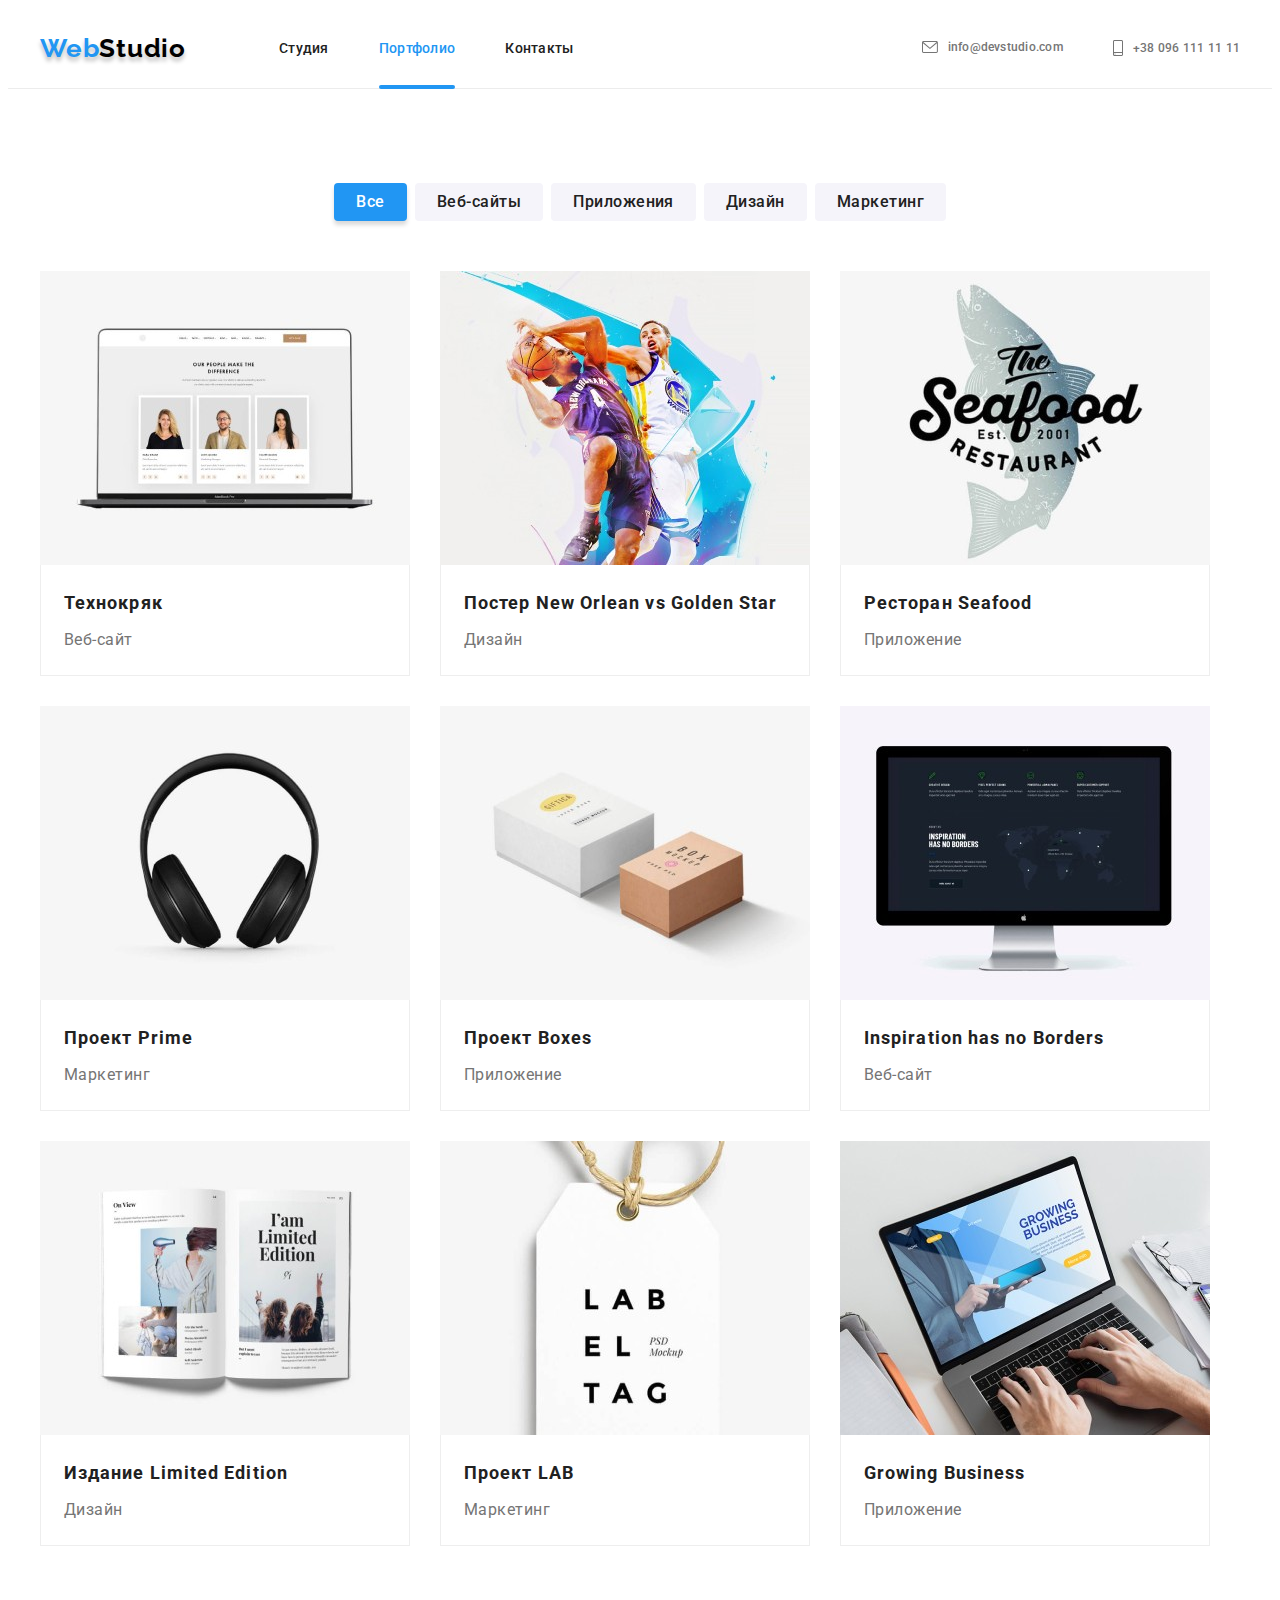
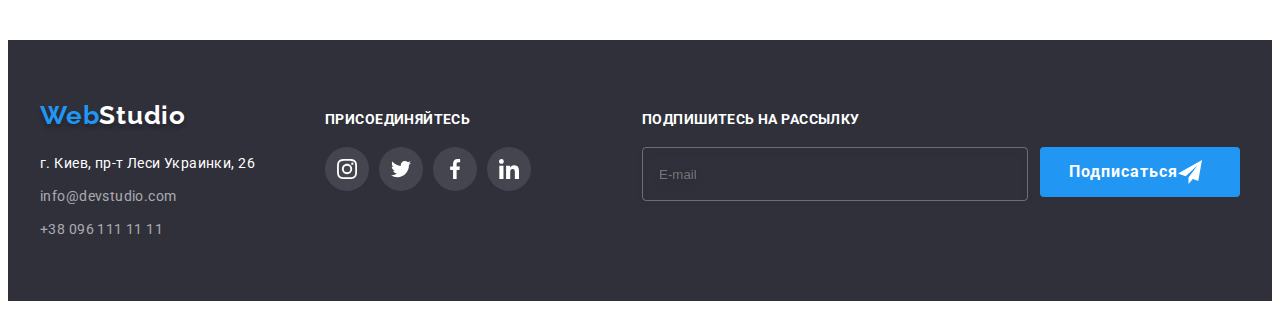
==== commit 7dbcdfd9: "hw8 adaptive pictures added + fixed bugs" ====
--- a/portfolio.html
+++ b/portfolio.html
@@ -33,10 +33,10 @@
         <nav class="nav">
           <ul class="nav__list list">
             <li class="nav__item">
-              <a class="nav__link nav__link--current link" href="./index.html">Студия</a>
+              <a class="nav__link link" href="./index.html">Студия</a>
             </li>
             <li class="nav__item">
-              <a class="nav__link link" href="./portfolio.html">Портфолио</a>
+              <a class="nav__link nav__link--current link" href="./portfolio.html">Портфолио</a>
             </li>
             <li class="nav__item">
               <a class="nav__link link" href="#contacts">Контакты</a>
@@ -79,17 +79,71 @@
             <li><button class="filter__item btn" type="button">Дизайн</button></li>
             <li><button class="filter__item btn" type="button">Маркетинг</button></li>
           </ul>
-          <ul class="page-portfolio__list list card-set">
-            <li class="page-portfolio__item card-set__item">
+          <ul class="page-portfolio__list card-set-portfolio list">
+            <li class="page-portfolio__item card-set-portfolio__item">
               <a class="page-portfolio__link link" href="">
                 <div class="page-portfolio__card-overlay">
-                  <img
-                    class="page-portfolio__img"
-                    src="./images/portfolio/img1.jpeg"
-                    alt="Дизайн веб-сайта Технокряк"
-                    width="370"
-                    height="294"
-                  />
+                  <picture>
+                    <!-- Desktop screen -->
+                    <source
+                      media="(min-width: 1200px)"
+                      srcset="
+                        ./images/portfolio/img-1@1x_lg.webp 1x,
+                        ./images/portfolio/img-1@2x_lg.webp 2x
+                      "
+                      type="image/webp"
+                    />
+                    <source
+                      media="(min-width: 1200px)"
+                      srcset="
+                        ./images/portfolio/img-1@1x_lg.jpg 1x,
+                        ./images/portfolio/img-1@2x_lg.jpg 2x
+                      "
+                      type="image/jpg"
+                    />
+                    <!-- Tablet screen -->
+                    <source
+                      media="(min-width: 768px)"
+                      srcset="
+                        ./images/portfolio/img-1@1x_md.webp 1x,
+                        ./images/portfolio/img-1@2x_md.webp 2x
+                      "
+                      type="image/webp"
+                    />
+                    <source
+                      media="(min-width: 768px)"
+                      srcset="
+                        ./images/portfolio/img-1@1x_md.jpg 1x,
+                        ./images/portfolio/img-1@2x_md.jpg 2x
+                      "
+                      type="image/jpg"
+                    />
+                    <!-- Mobile screen -->
+                    <source
+                      media="(max-width: 767px)"
+                      srcset="
+                        ./images/portfolio/img-1@1x_sm.webp 1x,
+                        ./images/portfolio/img-1@2x_sm.webp 2x
+                      "
+                      type="image/webp"
+                    />
+                    <source
+                      media="(max-width: 767px)"
+                      srcset="
+                        ./images/portfolio/img-1@1x_sm.jpg 1x,
+                        ./images/portfolio/img-1@2x_sm.jpg 2x
+                      "
+                      type="image/jpg"
+                    />
+                    <img
+                      class="page-portfolio__img"
+                      src="./images/portfolio/img-1@1x_sm.jpg"
+                      alt="Дизайн веб-сайта Технокряк"
+                      width="450"
+                      height="294"
+                    />
+                  </picture>
+
                   <div class="page-portfolio__overlay">
                     <p class="page-portfolio__overlay-text">
                       Ресурс предлагает комплексные предложения с разным уровнем функционала и
@@ -104,16 +158,69 @@
                 </div>
               </a>
             </li>
-            <li class="page-portfolio__item card-set__item">
+            <li class="page-portfolio__item card-set-portfolio__item">
               <a class="page-portfolio__link link" href="">
                 <div class="page-portfolio__card-overlay">
-                  <img
-                    class="page-portfolio__img"
-                    src="./images/portfolio/img2.jpeg"
-                    alt="Постер"
-                    width="370"
-                    height="294"
-                  />
+                  <picture>
+                    <!-- Desktop screen -->
+                    <source
+                      media="(min-width: 1200px)"
+                      srcset="
+                        ./images/portfolio/img-2@1x_lg.webp 1x,
+                        ./images/portfolio/img-2@2x_lg.webp 2x
+                      "
+                      type="image/webp"
+                    />
+                    <source
+                      media="(min-width: 1200px)"
+                      srcset="
+                        ./images/portfolio/img-2@1x_lg.jpg 1x,
+                        ./images/portfolio/img-2@2x_lg.jpg 2x
+                      "
+                      type="image/jpg"
+                    />
+                    <!-- Tablet screen -->
+                    <source
+                      media="(min-width: 768px)"
+                      srcset="
+                        ./images/portfolio/img-2@1x_md.webp 1x,
+                        ./images/portfolio/img-2@2x_md.webp 2x
+                      "
+                      type="image/webp"
+                    />
+                    <source
+                      media="(min-width: 768px)"
+                      srcset="
+                        ./images/portfolio/img-2@1x_md.jpg 1x,
+                        ./images/portfolio/img-2@2x_md.jpg 2x
+                      "
+                      type="image/jpg"
+                    />
+                    <!-- Mobile screen -->
+                    <source
+                      media="(max-width: 767px)"
+                      srcset="
+                        ./images/portfolio/img-2@1x_sm.webp 1x,
+                        ./images/portfolio/img-2@2x_sm.webp 2x
+                      "
+                      type="image/webp"
+                    />
+                    <source
+                      media="(max-width: 767px)"
+                      srcset="
+                        ./images/portfolio/img-2@1x_sm.jpg 1x,
+                        ./images/portfolio/img-2@2x_sm.jpg 2x
+                      "
+                      type="image/jpg"
+                    />
+                    <img
+                      class="page-portfolio__img"
+                      src="./images/portfolio/img-2@1x_sm.jpg"
+                      alt="Дизайн веб-сайта Технокряк"
+                      width="450"
+                      height="294"
+                    />
+                  </picture>
                   <div class="page-portfolio__overlay">
                     <p class="page-portfolio__overlay-text">
                       Ресурс предлагает комплексные предложения с разным уровнем функционала и
@@ -128,16 +235,69 @@
                 </div></a
               >
             </li>
-            <li class="page-portfolio__item card-set__item">
+            <li class="page-portfolio__item card-set-portfolio__item">
               <a class="page-portfolio__link link" href="">
                 <div class="page-portfolio__card-overlay">
-                  <img
-                    class="page-portfolio__img"
-                    src="./images/portfolio/img3.jpeg"
-                    alt="Лого приложения ресторана"
-                    width="370"
-                    height="294"
-                  />
+                  <picture>
+                    <!-- Desktop screen -->
+                    <source
+                      media="(min-width: 1200px)"
+                      srcset="
+                        ./images/portfolio/img-3@1x_lg.webp 1x,
+                        ./images/portfolio/img-3@2x_lg.webp 2x
+                      "
+                      type="image/webp"
+                    />
+                    <source
+                      media="(min-width: 1200px)"
+                      srcset="
+                        ./images/portfolio/img-3@1x_lg.jpg 1x,
+                        ./images/portfolio/img-3@2x_lg.jpg 2x
+                      "
+                      type="image/jpg"
+                    />
+                    <!-- Tablet screen -->
+                    <source
+                      media="(min-width: 768px)"
+                      srcset="
+                        ./images/portfolio/img-3@1x_md.webp 1x,
+                        ./images/portfolio/img-3@2x_md.webp 2x
+                      "
+                      type="image/webp"
+                    />
+                    <source
+                      media="(min-width: 768px)"
+                      srcset="
+                        ./images/portfolio/img-3@1x_md.jpg 1x,
+                        ./images/portfolio/img-3@2x_md.jpg 2x
+                      "
+                      type="image/jpg"
+                    />
+                    <!-- Mobile screen -->
+                    <source
+                      media="(max-width: 767px)"
+                      srcset="
+                        ./images/portfolio/img-3@1x_sm.webp 1x,
+                        ./images/portfolio/img-3@2x_sm.webp 2x
+                      "
+                      type="image/webp"
+                    />
+                    <source
+                      media="(max-width: 767px)"
+                      srcset="
+                        ./images/portfolio/img-3@1x_sm.jpg 1x,
+                        ./images/portfolio/img-3@2x_sm.jpg 2x
+                      "
+                      type="image/jpg"
+                    />
+                    <img
+                      class="page-portfolio__img"
+                      src="./images/portfolio/img-3@1x_sm.jpg"
+                      alt="Дизайн веб-сайта Технокряк"
+                      width="450"
+                      height="294"
+                    />
+                  </picture>
                   <div class="page-portfolio__overlay">
                     <p class="page-portfolio__overlay-text">
                       Ресурс предлагает комплексные предложения с разным уровнем функционала и
@@ -152,16 +312,69 @@
                 </div></a
               >
             </li>
-            <li class="page-portfolio__item card-set__item">
+            <li class="page-portfolio__item card-set-portfolio__item">
               <a class="page-portfolio__link link" href="">
                 <div class="page-portfolio__card-overlay">
-                  <img
-                    class="page-portfolio__img"
-                    src="./images/portfolio/img4.jpeg"
-                    alt="Наушники"
-                    width="370"
-                    height="294"
-                  />
+                  <picture>
+                    <!-- Desktop screen -->
+                    <source
+                      media="(min-width: 1200px)"
+                      srcset="
+                        ./images/portfolio/img-4@1x_lg.webp 1x,
+                        ./images/portfolio/img-4@2x_lg.webp 2x
+                      "
+                      type="image/webp"
+                    />
+                    <source
+                      media="(min-width: 1200px)"
+                      srcset="
+                        ./images/portfolio/img-4@1x_lg.jpg 1x,
+                        ./images/portfolio/img-4@2x_lg.jpg 2x
+                      "
+                      type="image/jpg"
+                    />
+                    <!-- Tablet screen -->
+                    <source
+                      media="(min-width: 768px)"
+                      srcset="
+                        ./images/portfolio/img-4@1x_md.webp 1x,
+                        ./images/portfolio/img-4@2x_md.webp 2x
+                      "
+                      type="image/webp"
+                    />
+                    <source
+                      media="(min-width: 768px)"
+                      srcset="
+                        ./images/portfolio/img-4@1x_md.jpg 1x,
+                        ./images/portfolio/img-4@2x_md.jpg 2x
+                      "
+                      type="image/jpg"
+                    />
+                    <!-- Mobile screen -->
+                    <source
+                      media="(max-width: 767px)"
+                      srcset="
+                        ./images/portfolio/img-4@1x_sm.webp 1x,
+                        ./images/portfolio/img-4@2x_sm.webp 2x
+                      "
+                      type="image/webp"
+                    />
+                    <source
+                      media="(max-width: 767px)"
+                      srcset="
+                        ./images/portfolio/img-4@1x_sm.jpg 1x,
+                        ./images/portfolio/img-4@2x_sm.jpg 2x
+                      "
+                      type="image/jpg"
+                    />
+                    <img
+                      class="page-portfolio__img"
+                      src="./images/portfolio/img-4@1x_sm.jpg"
+                      alt="Дизайн веб-сайта Технокряк"
+                      width="450"
+                      height="294"
+                    />
+                  </picture>
                   <div class="page-portfolio__overlay">
                     <p class="page-portfolio__overlay-text">
                       Ресурс предлагает комплексные предложения с разным уровнем функционала и
@@ -176,16 +389,69 @@
                 </div></a
               >
             </li>
-            <li class="page-portfolio__item card-set__item">
+            <li class="page-portfolio__item card-set-portfolio__item">
               <a class="page-portfolio__link link" href="">
                 <div class="page-portfolio__card-overlay">
-                  <img
-                    class="page-portfolio__img"
-                    src="./images/portfolio/img5.jpeg"
-                    alt="Две коробочки"
-                    width="370"
-                    height="294"
-                  />
+                  <picture>
+                    <!-- Desktop screen -->
+                    <source
+                      media="(min-width: 1200px)"
+                      srcset="
+                        ./images/portfolio/img-5@1x_lg.webp 1x,
+                        ./images/portfolio/img-5@2x_lg.webp 2x
+                      "
+                      type="image/webp"
+                    />
+                    <source
+                      media="(min-width: 1200px)"
+                      srcset="
+                        ./images/portfolio/img-5@1x_lg.jpg 1x,
+                        ./images/portfolio/img-5@2x_lg.jpg 2x
+                      "
+                      type="image/jpg"
+                    />
+                    <!-- Tablet screen -->
+                    <source
+                      media="(min-width: 768px)"
+                      srcset="
+                        ./images/portfolio/img-5@1x_md.webp 1x,
+                        ./images/portfolio/img-5@2x_md.webp 2x
+                      "
+                      type="image/webp"
+                    />
+                    <source
+                      media="(min-width: 768px)"
+                      srcset="
+                        ./images/portfolio/img-5@1x_md.jpg 1x,
+                        ./images/portfolio/img-5@2x_md.jpg 2x
+                      "
+                      type="image/jpg"
+                    />
+                    <!-- Mobile screen -->
+                    <source
+                      media="(max-width: 767px)"
+                      srcset="
+                        ./images/portfolio/img-5@1x_sm.webp 1x,
+                        ./images/portfolio/img-5@2x_sm.webp 2x
+                      "
+                      type="image/webp"
+                    />
+                    <source
+                      media="(max-width: 767px)"
+                      srcset="
+                        ./images/portfolio/img-5@1x_sm.jpg 1x,
+                        ./images/portfolio/img-5@2x_sm.jpg 2x
+                      "
+                      type="image/jpg"
+                    />
+                    <img
+                      class="page-portfolio__img"
+                      src="./images/portfolio/img-5@1x_sm.jpg"
+                      alt="Дизайн веб-сайта Технокряк"
+                      width="450"
+                      height="294"
+                    />
+                  </picture>
                   <div class="page-portfolio__overlay">
                     <p class="page-portfolio__overlay-text">
                       Ресурс предлагает комплексные предложения с разным уровнем функционала и
@@ -200,16 +466,69 @@
                 </div></a
               >
             </li>
-            <li class="page-portfolio__item card-set__item">
+            <li class="page-portfolio__item card-set-portfolio__item">
               <a class="page-portfolio__link link" href="">
                 <div class="page-portfolio__card-overlay">
-                  <img
-                    class="page-portfolio__img"
-                    src="./images/portfolio/img6.jpeg"
-                    alt="Дизайн веб-сайта Inspiration has no Borders"
-                    width="370"
-                    height="294"
-                  />
+                  <picture>
+                    <!-- Desktop screen -->
+                    <source
+                      media="(min-width: 1200px)"
+                      srcset="
+                        ./images/portfolio/img-6@1x_lg.webp 1x,
+                        ./images/portfolio/img-6@2x_lg.webp 2x
+                      "
+                      type="image/webp"
+                    />
+                    <source
+                      media="(min-width: 1200px)"
+                      srcset="
+                        ./images/portfolio/img-6@1x_lg.jpg 1x,
+                        ./images/portfolio/img-6@2x_lg.jpg 2x
+                      "
+                      type="image/jpg"
+                    />
+                    <!-- Tablet screen -->
+                    <source
+                      media="(min-width: 768px)"
+                      srcset="
+                        ./images/portfolio/img-6@1x_md.webp 1x,
+                        ./images/portfolio/img-6@2x_md.webp 2x
+                      "
+                      type="image/webp"
+                    />
+                    <source
+                      media="(min-width: 768px)"
+                      srcset="
+                        ./images/portfolio/img-6@1x_md.jpg 1x,
+                        ./images/portfolio/img-6@2x_md.jpg 2x
+                      "
+                      type="image/jpg"
+                    />
+                    <!-- Mobile screen -->
+                    <source
+                      media="(max-width: 767px)"
+                      srcset="
+                        ./images/portfolio/img-6@1x_sm.webp 1x,
+                        ./images/portfolio/img-6@2x_sm.webp 2x
+                      "
+                      type="image/webp"
+                    />
+                    <source
+                      media="(max-width: 767px)"
+                      srcset="
+                        ./images/portfolio/img-6@1x_sm.jpg 1x,
+                        ./images/portfolio/img-6@2x_sm.jpg 2x
+                      "
+                      type="image/jpg"
+                    />
+                    <img
+                      class="page-portfolio__img"
+                      src="./images/portfolio/img-6@1x_sm.jpg"
+                      alt="Дизайн веб-сайта Технокряк"
+                      width="450"
+                      height="294"
+                    />
+                  </picture>
                   <div class="page-portfolio__overlay">
                     <p class="page-portfolio__overlay-text">
                       Ресурс предлагает комплексные предложения с разным уровнем функционала и
@@ -224,16 +543,69 @@
                 </div></a
               >
             </li>
-            <li class="page-portfolio__item card-set__item">
+            <li class="page-portfolio__item card-set-portfolio__item">
               <a class="page-portfolio__link link" href="">
                 <div class="page-portfolio__card-overlay">
-                  <img
-                    class="page-portfolio__img"
-                    src="./images/portfolio/img7.jpeg"
-                    alt="Дизайн журнала"
-                    width="370"
-                    height="294"
-                  />
+                  <picture>
+                    <!-- Desktop screen -->
+                    <source
+                      media="(min-width: 1200px)"
+                      srcset="
+                        ./images/portfolio/img-7@1x_lg.webp 1x,
+                        ./images/portfolio/img-7@2x_lg.webp 2x
+                      "
+                      type="image/webp"
+                    />
+                    <source
+                      media="(min-width: 1200px)"
+                      srcset="
+                        ./images/portfolio/img-7@1x_lg.jpg 1x,
+                        ./images/portfolio/img-7@2x_lg.jpg 2x
+                      "
+                      type="image/jpg"
+                    />
+                    <!-- Tablet screen -->
+                    <source
+                      media="(min-width: 768px)"
+                      srcset="
+                        ./images/portfolio/img-7@1x_md.webp 1x,
+                        ./images/portfolio/img-7@2x_md.webp 2x
+                      "
+                      type="image/webp"
+                    />
+                    <source
+                      media="(min-width: 768px)"
+                      srcset="
+                        ./images/portfolio/img-7@1x_md.jpg 1x,
+                        ./images/portfolio/img-7@2x_md.jpg 2x
+                      "
+                      type="image/jpg"
+                    />
+                    <!-- Mobile screen -->
+                    <source
+                      media="(max-width: 767px)"
+                      srcset="
+                        ./images/portfolio/img-7@1x_sm.webp 1x,
+                        ./images/portfolio/img-7@2x_sm.webp 2x
+                      "
+                      type="image/webp"
+                    />
+                    <source
+                      media="(max-width: 767px)"
+                      srcset="
+                        ./images/portfolio/img-7@1x_sm.jpg 1x,
+                        ./images/portfolio/img-7@2x_sm.jpg 2x
+                      "
+                      type="image/jpg"
+                    />
+                    <img
+                      class="page-portfolio__img"
+                      src="./images/portfolio/img-7@1x_sm.jpg"
+                      alt="Дизайн веб-сайта Технокряк"
+                      width="450"
+                      height="294"
+                    />
+                  </picture>
                   <div class="page-portfolio__overlay">
                     <p class="page-portfolio__overlay-text">
                       Ресурс предлагает комплексные предложения с разным уровнем функционала и
@@ -248,16 +620,69 @@
                 </div></a
               >
             </li>
-            <li class="page-portfolio__item card-set__item">
+            <li class="page-portfolio__item card-set-portfolio__item">
               <a class="page-portfolio__link link" href="">
                 <div class="page-portfolio__card-overlay">
-                  <img
-                    class="page-portfolio__img"
-                    src="./images/portfolio/img8.jpeg"
-                    alt="Бирка"
-                    width="370"
-                    height="294"
-                  />
+                  <picture>
+                    <!-- Desktop screen -->
+                    <source
+                      media="(min-width: 1200px)"
+                      srcset="
+                        ./images/portfolio/img-8@1x_lg.webp 1x,
+                        ./images/portfolio/img-8@2x_lg.webp 2x
+                      "
+                      type="image/webp"
+                    />
+                    <source
+                      media="(min-width: 1200px)"
+                      srcset="
+                        ./images/portfolio/img-8@1x_lg.jpg 1x,
+                        ./images/portfolio/img-8@2x_lg.jpg 2x
+                      "
+                      type="image/jpg"
+                    />
+                    <!-- Tablet screen -->
+                    <source
+                      media="(min-width: 768px)"
+                      srcset="
+                        ./images/portfolio/img-8@1x_md.webp 1x,
+                        ./images/portfolio/img-8@2x_md.webp 2x
+                      "
+                      type="image/webp"
+                    />
+                    <source
+                      media="(min-width: 768px)"
+                      srcset="
+                        ./images/portfolio/img-8@1x_md.jpg 1x,
+                        ./images/portfolio/img-8@2x_md.jpg 2x
+                      "
+                      type="image/jpg"
+                    />
+                    <!-- Mobile screen -->
+                    <source
+                      media="(max-width: 767px)"
+                      srcset="
+                        ./images/portfolio/img-8@1x_sm.webp 1x,
+                        ./images/portfolio/img-8@2x_sm.webp 2x
+                      "
+                      type="image/webp"
+                    />
+                    <source
+                      media="(max-width: 767px)"
+                      srcset="
+                        ./images/portfolio/img-8@1x_sm.jpg 1x,
+                        ./images/portfolio/img-8@2x_sm.jpg 2x
+                      "
+                      type="image/jpg"
+                    />
+                    <img
+                      class="page-portfolio__img"
+                      src="./images/portfolio/img-8@1x_sm.jpg"
+                      alt="Дизайн веб-сайта Технокряк"
+                      width="450"
+                      height="294"
+                    />
+                  </picture>
                   <div class="page-portfolio__overlay">
                     <p class="page-portfolio__overlay-text">
                       Ресурс предлагает комплексные предложения с разным уровнем функционала и
@@ -272,16 +697,69 @@
                 </div></a
               >
             </li>
-            <li class="page-portfolio__item card-set__item">
+            <li class="page-portfolio__item card-set-portfolio__item">
               <a class="page-portfolio__link link" href="">
                 <div class="page-portfolio__card-overlay">
-                  <img
-                    class="page-portfolio__img"
-                    src="./images/portfolio/img9.jpeg"
-                    alt="Дизайн приложения Growing Business"
-                    width="370"
-                    height="294"
-                  />
+                  <picture>
+                    <!-- Desktop screen -->
+                    <source
+                      media="(min-width: 1200px)"
+                      srcset="
+                        ./images/portfolio/img-9@1x_lg.webp 1x,
+                        ./images/portfolio/img-9@2x_lg.webp 2x
+                      "
+                      type="image/webp"
+                    />
+                    <source
+                      media="(min-width: 1200px)"
+                      srcset="
+                        ./images/portfolio/img-9@1x_lg.jpg 1x,
+                        ./images/portfolio/img-9@2x_lg.jpg 2x
+                      "
+                      type="image/jpg"
+                    />
+                    <!-- Tablet screen -->
+                    <source
+                      media="(min-width: 768px)"
+                      srcset="
+                        ./images/portfolio/img-9@1x_md.webp 1x,
+                        ./images/portfolio/img-9@2x_md.webp 2x
+                      "
+                      type="image/webp"
+                    />
+                    <source
+                      media="(min-width: 768px)"
+                      srcset="
+                        ./images/portfolio/img-9@1x_md.jpg 1x,
+                        ./images/portfolio/img-9@2x_md.jpg 2x
+                      "
+                      type="image/jpg"
+                    />
+                    <!-- Mobile screen -->
+                    <source
+                      media="(max-width: 767px)"
+                      srcset="
+                        ./images/portfolio/img-9@1x_sm.webp 1x,
+                        ./images/portfolio/img-9@2x_sm.webp 2x
+                      "
+                      type="image/webp"
+                    />
+                    <source
+                      media="(max-width: 767px)"
+                      srcset="
+                        ./images/portfolio/img-9@1x_sm.jpg 1x,
+                        ./images/portfolio/img-9@2x_sm.jpg 2x
+                      "
+                      type="image/jpg"
+                    />
+                    <img
+                      class="page-portfolio__img"
+                      src="./images/portfolio/img-9@1x_sm.jpg"
+                      alt="Дизайн веб-сайта Технокряк"
+                      width="450"
+                      height="294"
+                    />
+                  </picture>
                   <div class="page-portfolio__overlay">
                     <p class="page-portfolio__overlay-text">
                       Ресурс предлагает комплексные предложения с разным уровнем функционала и
--- a/css/main.min.css
+++ b/css/main.min.css
@@ -1 +1 @@
-:root{--main-font: "Roboto", sans-serif;--secondary-font: "Raleway", sans-serif;--main-txt-cl: #212121;--secondary-txt-cl: #757575;--accent-txt-cl: #2196f3;--studio-dark-cl: #000000;--footer-mail-phone-cl: rgba(255, 255, 255, 0.6);--light-txt-cl: #ffffff;--dark-bg-cl: #2f303a;--contacts-bg-cl: #f5f4fa;--btn-hover-cl: #188ce8;--portfolio-hover-cl: rgba(33, 150, 243, 0.9);--border-cl: #ececec;--portfolio-border-cl: #eeeeee;--icons-cl: #afb1b8;--footer-icons-bg: rgba(255, 255, 255, 0.1);--anim: 250ms cubic-bezier(0.4, 0, 0.2, 1);--subscription-input: rgba(255, 255, 255, 0.3);--indent: 30px;--items: 3}.visually-hidden{position:absolute;width:1px;height:1px;margin:-1px;border:0;padding:0;white-space:nowrap;-webkit-clip-path:inset(100%);clip-path:inset(100%);clip:rect(0 0 0 0);overflow:hidden}body{font-family:var(--main-font);color:var(--main-txt-cl);background-color:var(--light-txt-cl);font-size:14px;letter-spacing:.03em}.no-scroll{overflow:hidden}h1,h2,h3,h4,h5,h6,p{margin:0}ul{margin:0;padding:0}img{display:block;width:100%;height:auto;-o-object-fit:cover;object-fit:cover;-o-object-position:center;object-position:center}.link{text-decoration:none;color:currentColor}.list{list-style:none;padding-left:0;margin:0}.btn{max-width:200px;min-width:73px;min-height:38px;padding:6px 22px;border:none;font-family:inherit;font-weight:500;font-size:16px;line-height:1.625;text-align:center;letter-spacing:.03em;color:var(--main-txt-cl);background-color:var(--contacts-bg-cl);border-radius:4px;cursor:pointer;-webkit-transition:background-color var(--anim),color var(--anim),-webkit-box-shadow var(--anim);transition:background-color var(--anim),color var(--anim),-webkit-box-shadow var(--anim);transition:background-color var(--anim),color var(--anim),box-shadow var(--anim);transition:background-color var(--anim),color var(--anim),box-shadow var(--anim),-webkit-box-shadow var(--anim)}.btn--accent{-webkit-box-shadow:0px 4px 4px rgba(0,0,0,.15);box-shadow:0px 4px 4px rgba(0,0,0,.15);background-color:var(--accent-txt-cl);color:var(--light-txt-cl)}.btn:hover,.btn:focus{-webkit-box-shadow:0px 4px 4px rgba(0,0,0,.15);box-shadow:0px 4px 4px rgba(0,0,0,.15);background-color:var(--accent-txt-cl);color:var(--light-txt-cl)}.card-set{display:-webkit-box;display:-ms-flexbox;display:flex;-ms-flex-wrap:wrap;flex-wrap:wrap;gap:var(--indent)}.card-set__item{-ms-flex-preferred-size:calc((100% - var(--indent)*(var(--items) - 1))/var(--items));flex-basis:calc((100% - var(--indent)*(var(--items) - 1))/var(--items))}.conteiner{padding-left:15px;padding-right:15px;margin-left:auto;margin-right:auto}@media screen and (min-width: 480px){.conteiner{width:480px}}@media screen and (min-width: 768px){.conteiner{width:768px}}@media screen and (min-width: 1200px){.conteiner{width:1200px}}.section{padding-top:60px;padding-bottom:60px}@media screen and (min-width: 1200px){.section{padding-top:94px;padding-bottom:94px}}.section-title{font-weight:700;font-size:36px;line-height:1.1666666667;text-align:center;letter-spacing:.03em;margin-bottom:50px}.socials{display:-webkit-box;display:-ms-flexbox;display:flex;-webkit-box-align:center;-ms-flex-align:center;align-items:center;-webkit-box-pack:center;-ms-flex-pack:center;justify-content:center;gap:10px}.socials__link{display:-webkit-box;display:-ms-flexbox;display:flex;-webkit-box-align:center;-ms-flex-align:center;align-items:center;-webkit-box-pack:center;-ms-flex-pack:center;justify-content:center;width:44px;height:44px;border-radius:50%;color:var(--icons-cl);-webkit-transition:background-color var(--anim),color var(--anim);transition:background-color var(--anim),color var(--anim)}.socials__link:hover,.socials__link:focus{background-color:var(--accent-txt-cl);color:var(--light-txt-cl)}.socials__icon{fill:currentColor}.socials__link--dark{display:-webkit-box;display:-ms-flexbox;display:flex;-webkit-box-align:center;-ms-flex-align:center;align-items:center;-webkit-box-pack:center;-ms-flex-pack:center;justify-content:center;width:44px;height:44px;border-radius:50%;background-color:var(--footer-icons-bg);-webkit-transition:background-color var(--anim);transition:background-color var(--anim)}.socials__link--dark:hover,.socials__link--dark:focus{background-color:var(--accent-txt-cl)}.socials__icon--dark{fill:var(--light-txt-cl)}.socials__link--dark:hover .socials__icon--dark,.socials__link--dark:focus .socials__icon--dark{fill:var(--light-txt-cl)}.filter__list{display:-webkit-box;display:-ms-flexbox;display:flex;gap:8px;width:363px;height:91px;-ms-flex-wrap:wrap;flex-wrap:wrap;-webkit-box-pack:start;-ms-flex-pack:start;justify-content:start}@media screen and (min-width: 767px){.filter__list{display:-webkit-box;display:-ms-flexbox;display:flex;gap:8px;margin-bottom:50px;margin-right:auto;margin-left:auto;-webkit-box-pack:center;-ms-flex-pack:center;justify-content:center;-ms-flex-wrap:nowrap;flex-wrap:nowrap;width:100%;height:100%}}.backdrop{position:fixed;width:100%;height:100%;top:0;left:0;background-color:rgba(0,0,0,.2);-webkit-transition:opacity var(--anim),visibility var(--anim);transition:opacity var(--anim),visibility var(--anim);z-index:10000;overflow-y:scroll;overflow-x:scroll}.backdrop.is-hidden{opacity:0;visibility:hidden;pointer-events:none}.backdrop.is-hidden .modal{opacity:0;-webkit-transform:translate(-50%, -50%) scale(0.3) rotate(1turn);transform:translate(-50%, -50%) scale(0.3) rotate(1turn)}.modal{position:absolute;top:50%;left:50%;-webkit-transform:translate(-50%, -50%) scale(1) rotate(0);transform:translate(-50%, -50%) scale(1) rotate(0);width:450px;height:609px;padding:40px;background-color:var(--light-txt-cl);-webkit-box-shadow:0px 1px 3px rgba(0,0,0,.12),0px 1px 1px rgba(0,0,0,.14),0px 2px 1px rgba(0,0,0,.2);box-shadow:0px 1px 3px rgba(0,0,0,.12),0px 1px 1px rgba(0,0,0,.14),0px 2px 1px rgba(0,0,0,.2);border-radius:4px;opacity:1;-webkit-transition:opacity var(--anim),-webkit-transform var(--anim);transition:opacity var(--anim),-webkit-transform var(--anim);transition:transform var(--anim),opacity var(--anim);transition:transform var(--anim),opacity var(--anim),-webkit-transform var(--anim)}@media screen and (min-width: 1200px){.modal{width:528px;height:581px}}.modal__btn{position:absolute;top:8px;right:8px;display:-webkit-box;display:-ms-flexbox;display:flex;-webkit-box-align:center;-ms-flex-align:center;align-items:center;-webkit-box-pack:center;-ms-flex-pack:center;justify-content:center;width:30px;height:30px;padding:0;border-radius:50%;background-color:rgba(0,0,0,0);border:1px solid rgba(0,0,0,.1);cursor:pointer;-webkit-transition:fill var(--anim);transition:fill var(--anim)}.modal__btn:hover,.modal__btn:focus{fill:var(--accent-txt-cl)}.form{text-align:center}.form__title{display:block;margin-bottom:12px;font-size:20px;line-height:1.15;text-align:center;letter-spacing:.03em;color:currentColor}.form__group{margin-bottom:20px}.form__wrap{display:block;position:relative;margin-bottom:10px}.form__wrap:last-child{margin-bottom:0}.form__lable{display:block;text-align:left;margin-bottom:4px;font-weight:400;font-size:12px;line-height:1.1666666667;letter-spacing:.01em;color:var(--secondary-txt-cl)}.form__input,.form__textarea{width:100%;border:1px solid rgba(33,33,33,.2);border-radius:4px;padding:11px;padding-left:40px;outline:rgba(0,0,0,0);-webkit-transition:border-color var(--anim);transition:border-color var(--anim)}.form__input:hover,.form__input:focus,.form__textarea:hover,.form__textarea:focus{border-color:var(--accent-txt-cl)}.form__textarea{resize:none;padding:12px 16px;height:120px}.form__icon{position:absolute;bottom:11px;left:12px;-webkit-transition:fill var(--anim);transition:fill var(--anim)}.form__input:hover+.form__icon,.form__input:focus+.form__icon{fill:var(--accent-txt-cl)}.form-agreement{display:-webkit-box;display:-ms-flexbox;display:flex;-webkit-box-align:center;-ms-flex-align:center;align-items:center;-webkit-box-pack:center;-ms-flex-pack:center;justify-content:center;gap:6px;margin-bottom:30px}.form-agreement__checkbox:checked+.form-agreement__icon .form-agreement__icon-uncheck{opacity:0;-webkit-transition:opasity var(--anim);transition:opasity var(--anim)}.form-agreement__icon-check{opacity:0;-webkit-transition:opasity var(--anim);transition:opasity var(--anim)}.form-agreement__checkbox:checked+.form-agreement__icon .form-agreement__icon-check{opacity:1;-webkit-transition:opasity var(--anim);transition:opasity var(--anim)}.form-agreement__text{font-size:12px;line-height:.8571428571;-webkit-user-select:none;-moz-user-select:none;-ms-user-select:none;user-select:none;text-underline-position:under}@media screen and (min-width: 1200px){.form-agreement__text{font-size:14px;line-height:1.7142857143}}.form-agreement__link{color:var(--accent-txt-cl)}.form__btn{padding:10px 55px;font-weight:700;font-size:16px;line-height:1.875;display:-webkit-inline-box;display:-ms-inline-flexbox;display:inline-flex;-webkit-box-align:center;-ms-flex-align:center;align-items:center;text-align:center;letter-spacing:.06em;background-color:var(--accent-txt-cl);color:var(--light-txt-cl);border:none;border-radius:4px;cursor:pointer;-webkit-transition:background-color var(--anim),-webkit-box-shadow var(--anim);transition:background-color var(--anim),-webkit-box-shadow var(--anim);transition:background-color var(--anim),box-shadow var(--anim);transition:background-color var(--anim),box-shadow var(--anim),-webkit-box-shadow var(--anim)}.form__btn:hover,.form__btn:focus{background-color:var(--btn-hover-cl);-webkit-box-shadow:0px 4px 4px rgba(0,0,0,.15);box-shadow:0px 4px 4px rgba(0,0,0,.15)}.menu-overlay{opacity:0;pointer-events:none;visibility:hidden}@media screen and (min-width: 768px){.menu-overlay{display:none}}.menu-overlay.is-open{opacity:1;pointer-events:initial;visibility:visible}.menu-conteiner{display:-webkit-box;display:-ms-flexbox;display:flex;-webkit-box-orient:vertical;-webkit-box-direction:normal;-ms-flex-direction:column;flex-direction:column;position:fixed;top:0;left:0;width:100%;height:100%;background-color:var(--light-txt-cl);padding:48px 40px;-webkit-transform:translateX(100%);transform:translateX(100%);-webkit-transition:-webkit-transform var(--anim);transition:-webkit-transform var(--anim);transition:transform var(--anim);transition:transform var(--anim), -webkit-transform var(--anim)}.menu-overlay.is-open .menu-conteiner{-webkit-transform:translateX(0);transform:translateX(0)}.menu__btn{position:absolute;top:10px;right:15px;display:-webkit-box;display:-ms-flexbox;display:flex;-webkit-box-align:center;-ms-flex-align:center;align-items:center;-webkit-box-pack:center;-ms-flex-pack:center;justify-content:center;padding:0;background-color:rgba(0,0,0,0);border:none;cursor:pointer;-webkit-transition:fill var(--anim);transition:fill var(--anim)}.menu__btn:hover,.menu__btn:focus{fill:var(--accent-txt-cl)}.menu__list{gap:32px}.menu__list:first-child{margin-bottom:auto}.menu__list:nth-child(2){margin-bottom:auto}.menu__list:last-child{margin-top:64px;display:-webkit-box;display:-ms-flexbox;display:flex;-ms-flex-wrap:wrap;flex-wrap:wrap}.menu__item{font-weight:500;font-size:40px;line-height:1.175;letter-spacing:.02em;color:var(--main-txt-cl);margin-bottom:32px}.menu__item:last-child{margin-bottom:0}.menu__link:hover,.menu__link:focus{color:var(--accent-txt-cl)}.menu__link--current{color:var(--accent-txt-cl)}.menu__phone{font-size:34px;line-height:1.1764705882;color:var(--accent-txt-cl)}.menu__mail{font-size:24px;line-height:1.1666666667;color:var(--secondary-txt-cl)}.mob__socials{gap:10px}.menu__socials{color:var(--accent-txt-cl);padding-right:10px;border-right:1px solid rgba(33,33,33,.2);font-size:18px;line-height:1.2222222222}.linkedin{border:none}.header{border-bottom:1px solid var(--border-cl)}.header__conteiner{display:-webkit-box;display:-ms-flexbox;display:flex;-webkit-box-align:center;-ms-flex-align:center;align-items:center}.header__logo{font-family:var(--secondary-font);font-weight:700;font-size:24px;line-height:1.1666666667;letter-spacing:.03em;color:var(--studio-dark-cl);text-shadow:0px 4px 4px rgba(0,0,0,.25);padding-top:16px;padding-bottom:16px}@media screen and (min-width: 768px){.header__logo{margin-right:88px}}@media screen and (min-width: 1200px){.header__logo{margin-right:93px;font-size:26px;line-height:1.1923076923}}.header__logo--cl{color:var(--accent-txt-cl)}@media screen and (max-width: 767px){.header__list{display:none}}@media screen and (min-width: 1200px){.header__list{display:-webkit-box;display:-ms-flexbox;display:flex}}@media screen and (min-width: 768px){.header__item{padding-top:5px;padding-bottom:5px;-webkit-box-align:start;-ms-flex-align:start;align-items:start}}@media screen and (min-width: 1200px){.header__item{margin-right:50px;padding-top:0;padding-bottom:0}}.header__item:last-child{margin-right:0}.header__phone,.header__mail{display:-webkit-box;display:-ms-flexbox;display:flex;-webkit-box-align:center;-ms-flex-align:center;align-items:center;-webkit-box-pack:center;-ms-flex-pack:center;justify-content:center;font-weight:500;font-size:14px;line-height:16px;letter-spacing:.02em;color:var(--secondary-txt-cl);-webkit-transition:color var(--anim);transition:color var(--anim)}.header__phone:hover,.header__phone:focus,.header__mail:hover,.header__mail:focus{color:var(--accent-txt-cl)}@media screen and (min-width: 768px){.header__phone,.header__mail{-webkit-box-pack:left;-ms-flex-pack:left;justify-content:left;font-size:12px;line-height:1.1666666667}}@media screen and (min-width: 1200px){.header__phone,.header__mail{padding-top:32px;padding-bottom:32px}}.header__icon{fill:currentColor;margin-right:10px}@media screen and (max-width: 767px){.header__icon{margin-right:0}}.header__menu-btn{margin-left:auto;background-color:rgba(0,0,0,0);border:none}@media screen and (min-width: 768px){.header__menu-btn{display:none}}.header__menu-icon{fill:currentColor;margin-right:10px}.header__menu-icon:hover,.header__menu-icon:focus{fill:var(--accent-txt-cl)}@media screen and (max-width: 767px){.header__menu-icon{margin-right:0}}.nav{margin-right:auto}@media screen and (max-width: 767px){.nav{display:none}}.nav__list{display:-webkit-box;display:-ms-flexbox;display:flex;padding-top:32px;padding-bottom:32px}.nav__item{margin-right:50px}.nav__item:last-child{margin-right:0}.nav__link{font-weight:500;font-size:14px;line-height:1.1428571429;letter-spacing:.02em;padding-top:32px;padding-bottom:32px;-webkit-transition:color var(--anim);transition:color var(--anim)}.nav__link:hover,.nav__link:focus{color:var(--accent-txt-cl)}.nav__link--current{position:relative;color:var(--accent-txt-cl)}.nav__link--current::after{content:"";position:absolute;bottom:-1px;left:0;display:block;width:100%;height:4px;background-color:var(--accent-txt-cl);border-radius:2px}.hero{max-width:1600px;margin-left:auto;margin-right:auto;padding-top:200px;padding-bottom:200px;text-align:center;background-color:var(--dark-bg-cl);background-image:-webkit-gradient(linear, left top, right top, from(rgba(47, 48, 58, 0.4)), to(rgba(47, 48, 58, 0.4))),url(../images/hero/hero-bg.jpeg);background-image:linear-gradient(to right, rgba(47, 48, 58, 0.4), rgba(47, 48, 58, 0.4)),url(../images/hero/hero-bg.jpeg);background-repeat:no-repeat;background-position:center;background-size:cover}.hero__title{font-weight:900;text-align:center;letter-spacing:.06em;text-transform:uppercase;color:var(--light-txt-cl);margin-bottom:30px;margin-left:auto;margin-right:auto}@media screen and (min-width: 480px){.hero__title{font-size:26px;line-height:1.6153846154;max-width:360px}}@media screen and (min-width: 1200px){.hero__title{font-size:44px;line-height:1.3636363636;max-width:696px}}.hero__btn{max-width:300px;min-width:200px;min-height:50px;padding:10px 32px;border:none;font-family:inherit;font-weight:700;font-size:16px;line-height:1.875;letter-spacing:.06em;color:var(--light-txt-cl);background-color:var(--accent-txt-cl);-webkit-box-shadow:0px 4px 4px rgba(0,0,0,.15);box-shadow:0px 4px 4px rgba(0,0,0,.15);border-radius:4px;cursor:pointer;-webkit-transition:background-color var(--anim);transition:background-color var(--anim)}.hero__btn:hover,.hero__btn:focus{background-color:var(--btn-hover-cl)}.studio{padding-top:60px;padding-bottom:60px}@media screen and (min-width: 1200px){.studio{padding-top:94px;padding-bottom:94px}}.studio__list{--items: 1}@media screen and (min-width: 768px){.studio__list{--items: 2}}@media screen and (min-width: 1200px){.studio__list{--items: 4}}.studio__icons{display:-webkit-box;display:-ms-flexbox;display:flex;-webkit-box-align:center;-ms-flex-align:center;align-items:center;-webkit-box-pack:center;-ms-flex-pack:center;justify-content:center;margin-bottom:30px;gap:30px;width:100%;height:120px;background-color:var(--contacts-bg-cl);border-radius:4px}.studio__item:last-child{margin-right:0}.studio__subtitle{font-weight:700;font-size:14px;line-height:1.1428571429;letter-spacing:.03em;text-transform:uppercase;margin-bottom:10px;text-align:center}@media screen and (min-width: 768px){.studio__subtitle{text-align:left}}.studio__desc{font-size:14px;line-height:1.7142857143;letter-spacing:.03em;color:var(--secondary-txt-cl)}.portfolio{padding-top:0}@media screen and (max-width: 1199px){.portfolio{display:none}}.portfolio__item{position:relative}.portfolio__item:last-child{margin-right:0}.portfolio__overlay{position:absolute;bottom:0;width:100%;height:70px;display:-webkit-box;display:-ms-flexbox;display:flex;-webkit-box-align:center;-ms-flex-align:center;align-items:center;-webkit-box-pack:center;-ms-flex-pack:center;justify-content:center;background-color:rgba(47,48,58,.8)}.portfolio__text{font-weight:700;line-height:1.1428571429;text-transform:uppercase;color:var(--light-txt-cl)}.contacts{background-color:var(--contacts-bg-cl)}.contacts__list{--items: 1}@media screen and (min-width: 768px){.contacts__list{--items: 2}}@media screen and (min-width: 1200px){.contacts__list{--items: 4}}.contacts__item{background:var(--light-txt-cl);-webkit-box-shadow:0px 1px 3px rgba(0,0,0,.12),0px 1px 1px rgba(0,0,0,.14),0px 2px 1px rgba(0,0,0,.2);box-shadow:0px 1px 3px rgba(0,0,0,.12),0px 1px 1px rgba(0,0,0,.14),0px 2px 1px rgba(0,0,0,.2);border-radius:0px 0px 4px 4px}.contacts__item:last-child{margin-right:0}.contacts__card{padding:30px 0;text-align:center}.contacts__title{font-weight:500;font-size:16px;line-height:1.1875;letter-spacing:.03em;margin-bottom:10px}.contacts__desc{font-size:16px;line-height:1.1875;letter-spacing:.03em;color:var(--secondary-txt-cl);margin-bottom:16px}.clients__list{--items: 2}@media screen and (min-width: 768px){.clients__list{--items: 3}}@media screen and (min-width: 1200px){.clients__list{--items: 6}}.clients__link{display:-webkit-box;display:-ms-flexbox;display:flex;-webkit-box-align:center;-ms-flex-align:center;align-items:center;-webkit-box-pack:center;-ms-flex-pack:center;justify-content:center;width:100%;height:92px;border-radius:4px;color:var(--icons-cl);border:1px solid var(--icons-cl);-webkit-transition:border-color var(--anim),color var(--anim);transition:border-color var(--anim),color var(--anim)}.clients__link:hover,.clients__link:focus{border-color:var(--accent-txt-cl);color:var(--accent-txt-cl)}.clients__icon{fill:currentColor}.footer{background-color:var(--dark-bg-cl);padding-top:60px;padding-bottom:60px}.footer__conteiner{-webkit-box-align:baseline;-ms-flex-align:baseline;align-items:baseline;text-align:center}@media screen and (min-width: 1200px){.footer__conteiner{display:-webkit-box;display:-ms-flexbox;display:flex;-moz-text-align-last:left;text-align-last:left}}@media screen and (min-width: 768px)and (max-width: 1199px){.footer-tablet__conteiner{display:-webkit-box;display:-ms-flexbox;display:flex}}@media screen and (min-width: 1200px){.footer-tablet__conteiner{display:-webkit-box;display:-ms-flexbox;display:flex;-webkit-box-align:baseline;-ms-flex-align:baseline;align-items:baseline}}@media screen and (min-width: 768px){.footer__block{margin-left:76px;margin-right:165px}}@media screen and (min-width: 1200px){.footer__block{margin-left:0;margin-right:70px}}.footer__logo{font-family:var(--secondary-font);font-weight:700;font-size:26px;line-height:1.1923076923;letter-spacing:.03em;color:var(--studio-dark-cl);text-shadow:0px 4px 4px rgba(0,0,0,.25)}.footer__logo--cl{color:var(--light-txt-cl)}.footer__address{font-style:normal;margin-top:20px}.footer__list{padding-bottom:60px}.footer__item{margin-bottom:9px}.footer__item:last-child{margin-bottom:0}.footer__link{font-size:14px;line-height:1.7142857143;letter-spacing:.03em;color:var(--light-txt-cl);-webkit-transition:color var(--anim);transition:color var(--anim)}.footer__link:hover,.footer__link:focus{color:var(--accent-txt-cl)}.footer__phone,.footer__mail{font-size:14px;line-height:1.7142857143;letter-spacing:.03em;color:var(--footer-mail-phone-cl);-webkit-transition:color var(--anim);transition:color var(--anim)}.footer__phone:hover,.footer__phone:focus,.footer__mail:hover,.footer__mail:focus{color:var(--accent-txt-cl)}.join{padding-bottom:60px}.join__text{font-weight:700;font-size:14px;line-height:1.1428571429;letter-spacing:.03em;text-transform:uppercase;color:var(--light-txt-cl);margin-bottom:20px}.join-list{display:-webkit-box;display:-ms-flexbox;display:flex;-webkit-box-align:center;-ms-flex-align:center;align-items:center;-webkit-box-pack:center;-ms-flex-pack:center;justify-content:center;gap:10px;margin-left:70px}@media screen and (min-width: 1200px){.subscription{margin-left:auto}}.subscription__text{font-weight:700;font-size:14px;line-height:1.1428571429;letter-spacing:.03em;text-transform:uppercase;color:var(--light-txt-cl);margin-bottom:20px}@media screen and (min-width: 1200px){.subscription__form{display:-webkit-box;display:-ms-flexbox;display:flex}}.subscription__input{width:358px;height:50px;outline:none;background-color:rgba(0,0,0,0);border:1px solid var(--subscription-input);-webkit-filter:drop-shadow(0px 4px 4px rgba(0, 0, 0, 0.15));filter:drop-shadow(0px 4px 4px rgba(0, 0, 0, 0.15));border-radius:4px;padding-left:16px;padding-right:10px;margin-bottom:20px;color:var(--light-txt-cl);-webkit-transition:border-color var(--anim);transition:border-color var(--anim)}.subscription__input:hover,.subscription__input:focus{border-color:var(--accent-txt-cl)}@media screen and (min-width: 1200px){.subscription__input{margin-right:12px}}.subscription__btn{margin:0 auto;width:200px;height:50px;padding-left:29px;font-family:inherit;font-weight:700;font-size:16px;line-height:1.875;display:-webkit-box;display:-ms-flexbox;display:flex;-webkit-box-align:center;-ms-flex-align:center;align-items:center;text-align:center;letter-spacing:.06em;color:var(--light-txt-cl);background-color:var(--accent-txt-cl);border:none;border-radius:4px;cursor:pointer;-webkit-transition:background-color var(--anim),-webkit-box-shadow var(--anim);transition:background-color var(--anim),-webkit-box-shadow var(--anim);transition:background-color var(--anim),box-shadow var(--anim);transition:background-color var(--anim),box-shadow var(--anim),-webkit-box-shadow var(--anim)}.subscription__btn:hover,.subscription__btn:focus{background-color:var(--btn-hover-cl);-webkit-box-shadow:0px 4px 4px rgba(0,0,0,.15);box-shadow:0px 4px 4px rgba(0,0,0,.15)}.subscription__icon{margin-left:10px}.page-portfolio__list{--item: 1}@media screen and (min-width: 768px){.page-portfolio__list{--item: 2}}@media screen and (min-width: 1200px){.page-portfolio__list{--item: 3}}.page-portfolio__item:hover .page-portfolio__overlay,.page-portfolio__item:focus .page-portfolio__overlay{-webkit-transform:translateY(0);transform:translateY(0)}.page-portfolio__link{display:block;-webkit-transition:-webkit-box-shadow var(--anim);transition:-webkit-box-shadow var(--anim);transition:box-shadow var(--anim);transition:box-shadow var(--anim), -webkit-box-shadow var(--anim)}.page-portfolio__link:hover,.page-portfolio__link:focus{-webkit-box-shadow:0px 1px 1px rgba(0,0,0,.12),0px 4px 4px rgba(0,0,0,.06),1px 4px 6px rgba(0,0,0,.16);box-shadow:0px 1px 1px rgba(0,0,0,.12),0px 4px 4px rgba(0,0,0,.06),1px 4px 6px rgba(0,0,0,.16)}.page-portfolio__card-overlay{position:relative;overflow:hidden}.page-portfolio__overlay{position:absolute;top:0;left:0;-webkit-transform:translateY(100%);transform:translateY(100%);width:100%;height:294px;background-color:var(--portfolio-hover-cl);padding:63px 24px;display:-webkit-box;display:-ms-flexbox;display:flex;-webkit-box-align:center;-ms-flex-align:center;align-items:center;-webkit-box-pack:center;-ms-flex-pack:center;justify-content:center;font-size:18px;line-height:1.5555555556;letter-spacing:.03em;-webkit-transition:-webkit-transform var(--anim);transition:-webkit-transform var(--anim);transition:transform var(--anim);transition:transform var(--anim), -webkit-transform var(--anim)}.page-portfolio__overlay-text{color:var(--light-txt-cl);text-align:center;-webkit-user-select:none;-moz-user-select:none;-ms-user-select:none;user-select:none}.page-portfolio__card{padding:20px 23px;border:1px solid var(--portfolio-border-cl);border-top:none}.page-portfolio__card-title{font-weight:700;font-size:18px;line-height:2;letter-spacing:.06em;margin-bottom:4px}.page-portfolio__card-desc{font-size:16px;line-height:1.875;letter-spacing:.03em;color:var(--secondary-txt-cl)}/*# sourceMappingURL=main.min.css.map */+:root{--main-font: "Roboto", sans-serif;--secondary-font: "Raleway", sans-serif;--main-txt-cl: #212121;--secondary-txt-cl: #757575;--accent-txt-cl: #2196f3;--studio-dark-cl: #000000;--footer-mail-phone-cl: rgba(255, 255, 255, 0.6);--light-txt-cl: #ffffff;--dark-bg-cl: #2f303a;--contacts-bg-cl: #f5f4fa;--btn-hover-cl: #188ce8;--portfolio-hover-cl: rgba(33, 150, 243, 0.9);--border-cl: #ececec;--portfolio-border-cl: #eeeeee;--icons-cl: #afb1b8;--footer-icons-bg: rgba(255, 255, 255, 0.1);--anim: 250ms cubic-bezier(0.4, 0, 0.2, 1);--subscription-input: rgba(255, 255, 255, 0.3);--indent: 30px;--items: 3}.visually-hidden{position:absolute;width:1px;height:1px;margin:-1px;border:0;padding:0;white-space:nowrap;-webkit-clip-path:inset(100%);clip-path:inset(100%);clip:rect(0 0 0 0);overflow:hidden}body{font-family:var(--main-font);color:var(--main-txt-cl);background-color:var(--light-txt-cl);font-size:14px;letter-spacing:.03em}.no-scroll{overflow:hidden}h1,h2,h3,h4,h5,h6,p{margin:0}ul{margin:0;padding:0}img{display:block;max-width:100%;height:auto;-o-object-fit:cover;object-fit:cover;-o-object-position:center;object-position:center}.link{text-decoration:none;color:currentColor}.list{list-style:none;padding-left:0;margin:0}.btn{max-width:200px;min-width:73px;min-height:38px;padding:6px 22px;border:none;font-family:inherit;font-weight:500;font-size:16px;line-height:1.625;text-align:center;letter-spacing:.03em;color:var(--main-txt-cl);background-color:var(--contacts-bg-cl);border-radius:4px;cursor:pointer;-webkit-transition:background-color var(--anim),color var(--anim),-webkit-box-shadow var(--anim);transition:background-color var(--anim),color var(--anim),-webkit-box-shadow var(--anim);transition:background-color var(--anim),color var(--anim),box-shadow var(--anim);transition:background-color var(--anim),color var(--anim),box-shadow var(--anim),-webkit-box-shadow var(--anim)}.btn--accent{-webkit-box-shadow:0px 4px 4px rgba(0,0,0,.15);box-shadow:0px 4px 4px rgba(0,0,0,.15);background-color:var(--accent-txt-cl);color:var(--light-txt-cl)}.btn:hover,.btn:focus{-webkit-box-shadow:0px 4px 4px rgba(0,0,0,.15);box-shadow:0px 4px 4px rgba(0,0,0,.15);background-color:var(--accent-txt-cl);color:var(--light-txt-cl)}.card-set{display:-webkit-box;display:-ms-flexbox;display:flex;-ms-flex-wrap:wrap;flex-wrap:wrap;gap:var(--indent)}.card-set__item{-ms-flex-preferred-size:calc((100% - var(--indent)*(var(--items) - 1))/var(--items));flex-basis:calc((100% - var(--indent)*(var(--items) - 1))/var(--items))}.card-set-portfolio{display:-webkit-box;display:-ms-flexbox;display:flex;-ms-flex-wrap:wrap;flex-wrap:wrap;gap:var(--indent)}.card-set-portfolio__item{width:450px}@media screen and (min-width: 768px){.card-set-portfolio__item{width:354px}}@media screen and (min-width: 1200px){.card-set-portfolio__item{width:370px}}.conteiner{padding-left:15px;padding-right:15px;margin-left:auto;margin-right:auto}@media screen and (min-width: 480px){.conteiner{width:480px}}@media screen and (min-width: 768px){.conteiner{width:768px}}@media screen and (min-width: 1200px){.conteiner{width:1200px}}.section{padding-top:60px;padding-bottom:60px}@media screen and (min-width: 1200px){.section{padding-top:94px;padding-bottom:94px}}.section-title{font-weight:700;font-size:36px;line-height:1.1666666667;text-align:center;letter-spacing:.03em;margin-bottom:50px}.socials{display:-webkit-box;display:-ms-flexbox;display:flex;-webkit-box-align:center;-ms-flex-align:center;align-items:center;-webkit-box-pack:center;-ms-flex-pack:center;justify-content:center;gap:10px}.socials__link{display:-webkit-box;display:-ms-flexbox;display:flex;-webkit-box-align:center;-ms-flex-align:center;align-items:center;-webkit-box-pack:center;-ms-flex-pack:center;justify-content:center;width:44px;height:44px;border-radius:50%;color:var(--icons-cl);-webkit-transition:background-color var(--anim),color var(--anim);transition:background-color var(--anim),color var(--anim)}.socials__link:hover,.socials__link:focus{background-color:var(--accent-txt-cl);color:var(--light-txt-cl)}.socials__icon{fill:currentColor}.socials__link--dark{display:-webkit-box;display:-ms-flexbox;display:flex;-webkit-box-align:center;-ms-flex-align:center;align-items:center;-webkit-box-pack:center;-ms-flex-pack:center;justify-content:center;width:44px;height:44px;border-radius:50%;background-color:var(--footer-icons-bg);-webkit-transition:background-color var(--anim);transition:background-color var(--anim)}.socials__link--dark:hover,.socials__link--dark:focus{background-color:var(--accent-txt-cl)}.socials__icon--dark{fill:var(--light-txt-cl)}.socials__link--dark:hover .socials__icon--dark,.socials__link--dark:focus .socials__icon--dark{fill:var(--light-txt-cl)}.filter__list{display:-webkit-box;display:-ms-flexbox;display:flex;gap:8px;row-gap:15px;-ms-flex-wrap:wrap;flex-wrap:wrap;-webkit-box-pack:start;-ms-flex-pack:start;justify-content:start;margin-bottom:40px}@media screen and (min-width: 767px){.filter__list{display:-webkit-box;display:-ms-flexbox;display:flex;gap:8px;margin-bottom:30px;margin-right:auto;margin-left:auto;-webkit-box-pack:center;-ms-flex-pack:center;justify-content:center;-ms-flex-wrap:nowrap;flex-wrap:nowrap;width:100%;height:100%}}@media screen and (min-width: 1200px){.filter__list{margin-bottom:50px}}.backdrop{position:fixed;width:100%;height:100%;top:0;left:0;background-color:rgba(0,0,0,.2);-webkit-transition:opacity var(--anim),visibility var(--anim);transition:opacity var(--anim),visibility var(--anim);z-index:10000;overflow-y:scroll;overflow-x:scroll}.backdrop.is-hidden{opacity:0;visibility:hidden;pointer-events:none}.backdrop.is-hidden .modal{opacity:0;-webkit-transform:translate(-50%, -50%) scale(0.3) rotate(1turn);transform:translate(-50%, -50%) scale(0.3) rotate(1turn)}.modal{position:absolute;top:50%;left:50%;-webkit-transform:translate(-50%, -45%) scale(1) rotate(0);transform:translate(-50%, -45%) scale(1) rotate(0);width:300px;height:609px;padding:40px;background-color:var(--light-txt-cl);-webkit-box-shadow:0px 1px 3px rgba(0,0,0,.12),0px 1px 1px rgba(0,0,0,.14),0px 2px 1px rgba(0,0,0,.2);box-shadow:0px 1px 3px rgba(0,0,0,.12),0px 1px 1px rgba(0,0,0,.14),0px 2px 1px rgba(0,0,0,.2);border-radius:4px;opacity:1;-webkit-transition:opacity var(--anim),-webkit-transform var(--anim);transition:opacity var(--anim),-webkit-transform var(--anim);transition:transform var(--anim),opacity var(--anim);transition:transform var(--anim),opacity var(--anim),-webkit-transform var(--anim)}@media screen and (min-width: 480px){.modal{width:450px;height:609px;-webkit-transform:translate(-50%, -50%) scale(1) rotate(0);transform:translate(-50%, -50%) scale(1) rotate(0)}}@media screen and (min-width: 1200px){.modal{width:528px;height:581px}}.modal__btn{position:absolute;top:8px;right:8px;display:-webkit-box;display:-ms-flexbox;display:flex;-webkit-box-align:center;-ms-flex-align:center;align-items:center;-webkit-box-pack:center;-ms-flex-pack:center;justify-content:center;width:30px;height:30px;padding:0;border-radius:50%;background-color:rgba(0,0,0,0);border:1px solid rgba(0,0,0,.1);cursor:pointer;-webkit-transition:fill var(--anim);transition:fill var(--anim)}.modal__btn:hover,.modal__btn:focus{fill:var(--accent-txt-cl)}.form{text-align:center}.form__title{display:block;margin-bottom:12px;font-size:20px;line-height:1.15;text-align:center;letter-spacing:.03em;color:currentColor}.form__group{margin-bottom:20px}.form__wrap{display:block;position:relative;margin-bottom:10px}.form__wrap:last-child{margin-bottom:0}.form__lable{display:block;text-align:left;margin-bottom:4px;font-weight:400;font-size:12px;line-height:1.1666666667;letter-spacing:.01em;color:var(--secondary-txt-cl)}.form__input,.form__textarea{width:100%;border:1px solid rgba(33,33,33,.2);border-radius:4px;padding:11px;padding-left:40px;outline:rgba(0,0,0,0);-webkit-transition:border-color var(--anim);transition:border-color var(--anim)}.form__input:hover,.form__input:focus,.form__textarea:hover,.form__textarea:focus{border-color:var(--accent-txt-cl)}.form__textarea{resize:none;padding:12px 16px;height:120px}.form__icon{position:absolute;bottom:11px;left:12px;-webkit-transition:fill var(--anim);transition:fill var(--anim)}.form__input:hover+.form__icon,.form__input:focus+.form__icon{fill:var(--accent-txt-cl)}.form-agreement{display:-webkit-box;display:-ms-flexbox;display:flex;-webkit-box-align:center;-ms-flex-align:center;align-items:center;-webkit-box-pack:center;-ms-flex-pack:center;justify-content:center;gap:6px;margin-bottom:30px}.form-agreement__checkbox:checked+.form-agreement__icon .form-agreement__icon-uncheck{opacity:0;-webkit-transition:opasity var(--anim);transition:opasity var(--anim)}.form-agreement__icon-check{opacity:0;-webkit-transition:opasity var(--anim);transition:opasity var(--anim)}.form-agreement__checkbox:checked+.form-agreement__icon .form-agreement__icon-check{opacity:1;-webkit-transition:opasity var(--anim);transition:opasity var(--anim)}.form-agreement__text{font-size:12px;line-height:.8571428571;-webkit-user-select:none;-moz-user-select:none;-ms-user-select:none;user-select:none;text-underline-position:under}@media screen and (min-width: 1200px){.form-agreement__text{font-size:14px;line-height:1.7142857143}}.form-agreement__link{color:var(--accent-txt-cl)}.form__btn{padding:10px 55px;font-weight:700;font-size:16px;line-height:1.875;display:-webkit-inline-box;display:-ms-inline-flexbox;display:inline-flex;-webkit-box-align:center;-ms-flex-align:center;align-items:center;text-align:center;letter-spacing:.06em;background-color:var(--accent-txt-cl);color:var(--light-txt-cl);border:none;border-radius:4px;cursor:pointer;-webkit-transition:background-color var(--anim),-webkit-box-shadow var(--anim);transition:background-color var(--anim),-webkit-box-shadow var(--anim);transition:background-color var(--anim),box-shadow var(--anim);transition:background-color var(--anim),box-shadow var(--anim),-webkit-box-shadow var(--anim)}.form__btn:hover,.form__btn:focus{background-color:var(--btn-hover-cl);-webkit-box-shadow:0px 4px 4px rgba(0,0,0,.15);box-shadow:0px 4px 4px rgba(0,0,0,.15)}.menu-overlay{opacity:0;pointer-events:none;visibility:hidden}@media screen and (min-width: 768px){.menu-overlay{display:none}}.menu-overlay.is-open{opacity:1;pointer-events:initial;visibility:visible}.menu-conteiner{display:-webkit-box;display:-ms-flexbox;display:flex;-webkit-box-orient:vertical;-webkit-box-direction:normal;-ms-flex-direction:column;flex-direction:column;position:fixed;top:0;left:0;width:100%;height:100%;background-color:var(--light-txt-cl);padding:48px 40px;-webkit-transform:translateX(100%);transform:translateX(100%);-webkit-transition:-webkit-transform var(--anim);transition:-webkit-transform var(--anim);transition:transform var(--anim);transition:transform var(--anim), -webkit-transform var(--anim)}.menu-overlay.is-open .menu-conteiner{-webkit-transform:translateX(0);transform:translateX(0)}.menu__btn{position:absolute;top:10px;right:15px;display:-webkit-box;display:-ms-flexbox;display:flex;-webkit-box-align:center;-ms-flex-align:center;align-items:center;-webkit-box-pack:center;-ms-flex-pack:center;justify-content:center;padding:0;background-color:rgba(0,0,0,0);border:none;cursor:pointer;-webkit-transition:fill var(--anim);transition:fill var(--anim)}.menu__btn:hover,.menu__btn:focus{fill:var(--accent-txt-cl)}.menu__list{gap:32px}.menu__list:first-child{margin-bottom:auto}.menu__list:nth-child(2){margin-bottom:auto}.menu__list:last-child{margin-top:64px;display:-webkit-box;display:-ms-flexbox;display:flex;-ms-flex-wrap:wrap;flex-wrap:wrap}.menu__item{font-weight:500;font-size:40px;line-height:1.175;letter-spacing:.02em;color:var(--main-txt-cl);margin-bottom:32px}.menu__item:last-child{margin-bottom:0}.menu__link:hover,.menu__link:focus{color:var(--accent-txt-cl)}.menu__link--current{color:var(--accent-txt-cl)}.menu__phone{font-size:34px;line-height:1.1764705882;color:var(--accent-txt-cl)}.menu__mail{font-size:24px;line-height:1.1666666667;color:var(--secondary-txt-cl)}.mob__socials{gap:10px}.menu__socials{color:var(--accent-txt-cl);padding-right:10px;border-right:1px solid rgba(33,33,33,.2);font-weight:500;font-size:18px;line-height:1.2222222222}.linkedin{border:none}.header{border-bottom:1px solid var(--border-cl)}.header__conteiner{display:-webkit-box;display:-ms-flexbox;display:flex;-webkit-box-align:center;-ms-flex-align:center;align-items:center}.header__logo{font-family:var(--secondary-font);font-weight:700;font-size:24px;line-height:1.1666666667;letter-spacing:.03em;color:var(--studio-dark-cl);text-shadow:0px 4px 4px rgba(0,0,0,.25);padding-top:16px;padding-bottom:16px}@media screen and (min-width: 768px){.header__logo{margin-right:88px}}@media screen and (min-width: 1200px){.header__logo{margin-right:93px;font-size:26px;line-height:1.1923076923}}.header__logo--cl{color:var(--accent-txt-cl)}@media screen and (max-width: 767px){.header__list{display:none}}@media screen and (min-width: 1200px){.header__list{display:-webkit-box;display:-ms-flexbox;display:flex}}@media screen and (min-width: 768px){.header__item{padding-top:5px;padding-bottom:5px;-webkit-box-align:start;-ms-flex-align:start;align-items:start}}@media screen and (min-width: 1200px){.header__item{margin-right:50px;padding-top:0;padding-bottom:0}}.header__item:last-child{margin-right:0}.header__phone,.header__mail{display:-webkit-box;display:-ms-flexbox;display:flex;-webkit-box-align:center;-ms-flex-align:center;align-items:center;-webkit-box-pack:center;-ms-flex-pack:center;justify-content:center;font-weight:500;font-size:14px;line-height:16px;letter-spacing:.02em;color:var(--secondary-txt-cl);-webkit-transition:color var(--anim);transition:color var(--anim)}.header__phone:hover,.header__phone:focus,.header__mail:hover,.header__mail:focus{color:var(--accent-txt-cl)}@media screen and (min-width: 768px){.header__phone,.header__mail{-webkit-box-pack:left;-ms-flex-pack:left;justify-content:left;font-size:12px;line-height:1.1666666667}}@media screen and (min-width: 1200px){.header__phone,.header__mail{padding-top:32px;padding-bottom:32px}}.header__icon{fill:currentColor;margin-right:10px}@media screen and (max-width: 767px){.header__icon{margin-right:0}}.header__menu-btn{margin-left:auto;background-color:rgba(0,0,0,0);border:none}@media screen and (min-width: 768px){.header__menu-btn{display:none}}.header__menu-icon{fill:currentColor;margin-right:10px}.header__menu-icon:hover,.header__menu-icon:focus{fill:var(--accent-txt-cl)}@media screen and (max-width: 767px){.header__menu-icon{margin-right:0}}.nav{margin-right:auto}@media screen and (max-width: 767px){.nav{display:none}}.nav__list{display:-webkit-box;display:-ms-flexbox;display:flex;padding-top:32px;padding-bottom:32px}.nav__item{margin-right:50px}.nav__item:last-child{margin-right:0}.nav__link{font-weight:500;font-size:14px;line-height:1.1428571429;letter-spacing:.02em;padding-top:32px;padding-bottom:32px;-webkit-transition:color var(--anim);transition:color var(--anim)}.nav__link:hover,.nav__link:focus{color:var(--accent-txt-cl)}.nav__link--current{position:relative;color:var(--accent-txt-cl)}.nav__link--current::after{content:"";position:absolute;bottom:-1px;left:0;display:block;width:100%;height:4px;background-color:var(--accent-txt-cl);border-radius:2px}.hero{max-width:1600px;margin-left:auto;margin-right:auto;padding-top:200px;padding-bottom:200px;text-align:center;background-color:var(--dark-bg-cl);background-repeat:no-repeat;background-position:center;background-size:cover;background-image:-webkit-gradient(linear, left top, right top, from(rgba(47, 48, 58, 0.4)), to(rgba(47, 48, 58, 0.4))),url(../images/hero/header-img@1x_sm.jpg);background-image:linear-gradient(to right, rgba(47, 48, 58, 0.4), rgba(47, 48, 58, 0.4)),url(../images/hero/header-img@1x_sm.jpg)}@media(min-device-pixel-ratio: 2),(-webkit-min-device-pixel-ratio: 2),(min-resolution: 192dpi),(min-resolution: 2dppx){.hero{background-image:-webkit-gradient(linear, left top, right top, from(rgba(47, 48, 58, 0.4)), to(rgba(47, 48, 58, 0.4))),url(../images/hero/header-img@2x_sm.jpg);background-image:linear-gradient(to right, rgba(47, 48, 58, 0.4), rgba(47, 48, 58, 0.4)),url(../images/hero/header-img@2x_sm.jpg)}}@media screen and (min-width: 768px){.hero{background-image:-webkit-gradient(linear, left top, right top, from(rgba(47, 48, 58, 0.4)), to(rgba(47, 48, 58, 0.4))),url(../images/hero/header-img@1x_md.jpg);background-image:linear-gradient(to right, rgba(47, 48, 58, 0.4), rgba(47, 48, 58, 0.4)),url(../images/hero/header-img@1x_md.jpg)}}@media screen and (min-width: 768px)and (min-device-pixel-ratio: 2),screen and (min-width: 768px)and (-webkit-min-device-pixel-ratio: 2),screen and (min-width: 768px)and (min-resolution: 192dpi),screen and (min-width: 768px)and (min-resolution: 2dppx){.hero{background-image:-webkit-gradient(linear, left top, right top, from(rgba(47, 48, 58, 0.4)), to(rgba(47, 48, 58, 0.4))),url(../images/hero/header-img@2x_md.jpg);background-image:linear-gradient(to right, rgba(47, 48, 58, 0.4), rgba(47, 48, 58, 0.4)),url(../images/hero/header-img@2x_md.jpg)}}@media screen and (min-width: 1200px){.hero{background-image:-webkit-gradient(linear, left top, right top, from(rgba(47, 48, 58, 0.4)), to(rgba(47, 48, 58, 0.4))),url(../images/hero/header-img@1x_lg.jpg);background-image:linear-gradient(to right, rgba(47, 48, 58, 0.4), rgba(47, 48, 58, 0.4)),url(../images/hero/header-img@1x_lg.jpg)}}@media screen and (min-width: 1200px)and (min-device-pixel-ratio: 2),screen and (min-width: 1200px)and (-webkit-min-device-pixel-ratio: 2),screen and (min-width: 1200px)and (min-resolution: 192dpi),screen and (min-width: 1200px)and (min-resolution: 2dppx){.hero{background-image:-webkit-gradient(linear, left top, right top, from(rgba(47, 48, 58, 0.4)), to(rgba(47, 48, 58, 0.4))),url(../images/hero/header-img@2x_lg.jpg);background-image:linear-gradient(to right, rgba(47, 48, 58, 0.4), rgba(47, 48, 58, 0.4)),url(../images/hero/header-img@2x_lg.jpg)}}.hero__title{font-weight:900;text-align:center;letter-spacing:.06em;text-transform:uppercase;color:var(--light-txt-cl);margin-bottom:30px;margin-left:auto;margin-right:auto}@media screen and (min-width: 480px){.hero__title{font-size:26px;line-height:1.6153846154;max-width:360px}}@media screen and (min-width: 1200px){.hero__title{font-size:44px;line-height:1.3636363636;max-width:696px}}.hero__btn{min-width:200px;min-height:50px;padding:10px 32px;border:none;font-family:inherit;font-weight:700;font-size:16px;line-height:1.875;letter-spacing:.06em;color:var(--light-txt-cl);background-color:var(--accent-txt-cl);-webkit-box-shadow:0px 4px 4px rgba(0,0,0,.15);box-shadow:0px 4px 4px rgba(0,0,0,.15);border-radius:4px;cursor:pointer;-webkit-transition:background-color var(--anim);transition:background-color var(--anim)}.hero__btn:hover,.hero__btn:focus{background-color:var(--btn-hover-cl)}.studio{padding-top:60px;padding-bottom:60px}@media screen and (min-width: 1200px){.studio{padding-top:94px;padding-bottom:94px}}.studio__list{--items: 1}@media screen and (min-width: 768px){.studio__list{--items: 2}}@media screen and (min-width: 1200px){.studio__list{--items: 4}}.studio__icons{display:-webkit-box;display:-ms-flexbox;display:flex;-webkit-box-align:center;-ms-flex-align:center;align-items:center;-webkit-box-pack:center;-ms-flex-pack:center;justify-content:center;margin-bottom:30px;gap:30px;width:100%;height:120px;background-color:var(--contacts-bg-cl);border-radius:4px}.studio__item:last-child{margin-right:0}.studio__subtitle{font-weight:700;font-size:14px;line-height:1.1428571429;letter-spacing:.03em;text-transform:uppercase;margin-bottom:10px;text-align:center}@media screen and (min-width: 768px){.studio__subtitle{text-align:left}}.studio__desc{font-size:14px;line-height:1.7142857143;letter-spacing:.03em;color:var(--secondary-txt-cl)}.portfolio{padding-top:0}@media screen and (max-width: 1199px){.portfolio{display:none}}.portfolio__item{position:relative}.portfolio__item:last-child{margin-right:0}.portfolio__overlay{position:absolute;bottom:0;width:100%;height:70px;display:-webkit-box;display:-ms-flexbox;display:flex;-webkit-box-align:center;-ms-flex-align:center;align-items:center;-webkit-box-pack:center;-ms-flex-pack:center;justify-content:center;background-color:rgba(47,48,58,.8)}.portfolio__text{font-weight:700;line-height:1.1428571429;text-transform:uppercase;color:var(--light-txt-cl)}.contacts{background-color:var(--contacts-bg-cl)}.contacts__list{--items: 1}@media screen and (min-width: 768px){.contacts__list{--items: 2}}@media screen and (min-width: 1200px){.contacts__list{--items: 4}}.contacts__item{background:var(--light-txt-cl);-webkit-box-shadow:0px 1px 3px rgba(0,0,0,.12),0px 1px 1px rgba(0,0,0,.14),0px 2px 1px rgba(0,0,0,.2);box-shadow:0px 1px 3px rgba(0,0,0,.12),0px 1px 1px rgba(0,0,0,.14),0px 2px 1px rgba(0,0,0,.2);border-radius:0px 0px 4px 4px}.contacts__item:last-child{margin-right:0}.contacts__card{padding:30px 0;text-align:center}.contacts__title{font-weight:500;font-size:16px;line-height:1.1875;letter-spacing:.03em;margin-bottom:10px}.contacts__desc{font-size:16px;line-height:1.1875;letter-spacing:.03em;color:var(--secondary-txt-cl);margin-bottom:16px}.clients__list{--items: 2}@media screen and (min-width: 768px){.clients__list{--items: 3}}@media screen and (min-width: 1200px){.clients__list{--items: 6}}.clients__link{display:-webkit-box;display:-ms-flexbox;display:flex;-webkit-box-align:center;-ms-flex-align:center;align-items:center;-webkit-box-pack:center;-ms-flex-pack:center;justify-content:center;width:100%;height:92px;border-radius:4px;color:var(--icons-cl);border:1px solid var(--icons-cl);-webkit-transition:border-color var(--anim),color var(--anim);transition:border-color var(--anim),color var(--anim)}.clients__link:hover,.clients__link:focus{border-color:var(--accent-txt-cl);color:var(--accent-txt-cl)}.clients__icon{fill:currentColor}.footer{background-color:var(--dark-bg-cl);padding-top:60px;padding-bottom:60px}.footer__conteiner{-webkit-box-align:baseline;-ms-flex-align:baseline;align-items:baseline;text-align:center}@media screen and (min-width: 1200px){.footer__conteiner{display:-webkit-box;display:-ms-flexbox;display:flex;-moz-text-align-last:left;text-align-last:left}}@media screen and (min-width: 768px)and (max-width: 1199px){.footer-tablet__conteiner{display:-webkit-box;display:-ms-flexbox;display:flex;-ms-flex-pack:distribute;justify-content:space-around;-webkit-box-align:baseline;-ms-flex-align:baseline;align-items:baseline}}@media screen and (min-width: 1200px){.footer-tablet__conteiner{display:-webkit-box;display:-ms-flexbox;display:flex;-webkit-box-align:baseline;-ms-flex-align:baseline;align-items:baseline}}@media screen and (min-width: 1200px){.footer__block{margin-left:0;margin-right:70px}}.footer__logo{font-family:var(--secondary-font);font-weight:700;font-size:26px;line-height:1.1923076923;letter-spacing:.03em;color:var(--studio-dark-cl);text-shadow:0px 4px 4px rgba(0,0,0,.25)}.footer__logo--cl{color:var(--light-txt-cl)}.footer__address{font-style:normal;margin-top:20px}@media screen and (max-width: 767px){.footer__list{padding-bottom:60px}}.footer__item{margin-bottom:9px}.footer__item:last-child{margin-bottom:0}.footer__link{font-size:14px;line-height:1.7142857143;letter-spacing:.03em;color:var(--light-txt-cl);-webkit-transition:color var(--anim);transition:color var(--anim)}.footer__link:hover,.footer__link:focus{color:var(--accent-txt-cl)}.footer__phone,.footer__mail{font-size:14px;line-height:1.7142857143;letter-spacing:.03em;color:var(--footer-mail-phone-cl);-webkit-transition:color var(--anim);transition:color var(--anim)}.footer__phone:hover,.footer__phone:focus,.footer__mail:hover,.footer__mail:focus{color:var(--accent-txt-cl)}.join__text{font-weight:700;font-size:14px;line-height:1.1428571429;letter-spacing:.03em;text-transform:uppercase;color:var(--light-txt-cl);margin-bottom:20px}.join-list{display:-webkit-box;display:-ms-flexbox;display:flex;-webkit-box-align:center;-ms-flex-align:center;align-items:center;-webkit-box-pack:center;-ms-flex-pack:center;justify-content:center;gap:10px;margin-left:70px}@media screen and (max-width: 1199px){.subscription{margin-top:60px}}@media screen and (min-width: 1200px){.subscription{margin-left:auto}}.subscription__text{font-weight:700;font-size:14px;line-height:1.1428571429;letter-spacing:.03em;text-transform:uppercase;color:var(--light-txt-cl);margin-bottom:20px}@media screen and (min-width: 1200px){.subscription__form{display:-webkit-box;display:-ms-flexbox;display:flex}}.subscription__input{width:100%;height:50px;outline:none;background-color:rgba(0,0,0,0);border:1px solid var(--subscription-input);-webkit-filter:drop-shadow(0px 4px 4px rgba(0, 0, 0, 0.15));filter:drop-shadow(0px 4px 4px rgba(0, 0, 0, 0.15));border-radius:4px;padding-left:16px;padding-right:10px;margin-bottom:20px;color:var(--light-txt-cl);-webkit-transition:border-color var(--anim);transition:border-color var(--anim)}.subscription__input:hover,.subscription__input:focus{border-color:var(--accent-txt-cl)}@media screen and (min-width: 480px){.subscription__input{width:450px}}@media screen and (min-width: 1200px){.subscription__input{margin-right:12px;width:358px}}.subscription__btn{margin:0 auto;width:200px;height:50px;padding-left:29px;font-family:inherit;font-weight:700;font-size:16px;line-height:1.875;display:-webkit-box;display:-ms-flexbox;display:flex;-webkit-box-align:center;-ms-flex-align:center;align-items:center;text-align:center;letter-spacing:.06em;color:var(--light-txt-cl);background-color:var(--accent-txt-cl);border:none;border-radius:4px;cursor:pointer;-webkit-transition:background-color var(--anim),-webkit-box-shadow var(--anim);transition:background-color var(--anim),-webkit-box-shadow var(--anim);transition:background-color var(--anim),box-shadow var(--anim);transition:background-color var(--anim),box-shadow var(--anim),-webkit-box-shadow var(--anim)}.subscription__btn:hover,.subscription__btn:focus{background-color:var(--btn-hover-cl);-webkit-box-shadow:0px 4px 4px rgba(0,0,0,.15);box-shadow:0px 4px 4px rgba(0,0,0,.15)}.subscription__icon{margin-left:10px}.page-portfolio__list{display:-webkit-box;display:-ms-flexbox;display:flex;-ms-flex-wrap:wrap;flex-wrap:wrap;gap:30px}.page-portfolio__item:hover .page-portfolio__overlay,.page-portfolio__item:focus .page-portfolio__overlay{-webkit-transform:translateY(0);transform:translateY(0)}.page-portfolio__link{display:block;-webkit-transition:-webkit-box-shadow var(--anim);transition:-webkit-box-shadow var(--anim);transition:box-shadow var(--anim);transition:box-shadow var(--anim), -webkit-box-shadow var(--anim)}.page-portfolio__link:hover,.page-portfolio__link:focus{-webkit-box-shadow:0px 1px 1px rgba(0,0,0,.12),0px 4px 4px rgba(0,0,0,.06),1px 4px 6px rgba(0,0,0,.16);box-shadow:0px 1px 1px rgba(0,0,0,.12),0px 4px 4px rgba(0,0,0,.06),1px 4px 6px rgba(0,0,0,.16)}@media screen and (min-width: 768px)and (max-width: 1199px){.page-portfolio__link{display:-webkit-box;display:-ms-flexbox;display:flex;-webkit-box-orient:vertical;-webkit-box-direction:normal;-ms-flex-direction:column;flex-direction:column;height:100%}}.page-portfolio__card-overlay{position:relative;overflow:hidden}.page-portfolio__overlay{position:absolute;top:0;left:0;-webkit-transform:translateY(100%);transform:translateY(100%);width:100%;height:100%;background-color:var(--portfolio-hover-cl);padding:63px 24px;display:-webkit-box;display:-ms-flexbox;display:flex;-webkit-box-align:center;-ms-flex-align:center;align-items:center;-webkit-box-pack:center;-ms-flex-pack:center;justify-content:center;font-size:18px;line-height:1.5555555556;letter-spacing:.03em;-webkit-transition:-webkit-transform var(--anim);transition:-webkit-transform var(--anim);transition:transform var(--anim);transition:transform var(--anim), -webkit-transform var(--anim)}.page-portfolio__overlay-text{color:var(--light-txt-cl);text-align:center;-webkit-user-select:none;-moz-user-select:none;-ms-user-select:none;user-select:none}.page-portfolio__card{padding:20px 23px;border:1px solid var(--portfolio-border-cl);border-top:none;-webkit-box-flex:1;-ms-flex-positive:1;flex-grow:1}.page-portfolio__card-title{font-weight:700;font-size:18px;line-height:2;letter-spacing:.06em;margin-bottom:4px}.page-portfolio__card-desc{font-size:16px;line-height:1.875;letter-spacing:.03em;color:var(--secondary-txt-cl)}/*# sourceMappingURL=main.min.css.map */